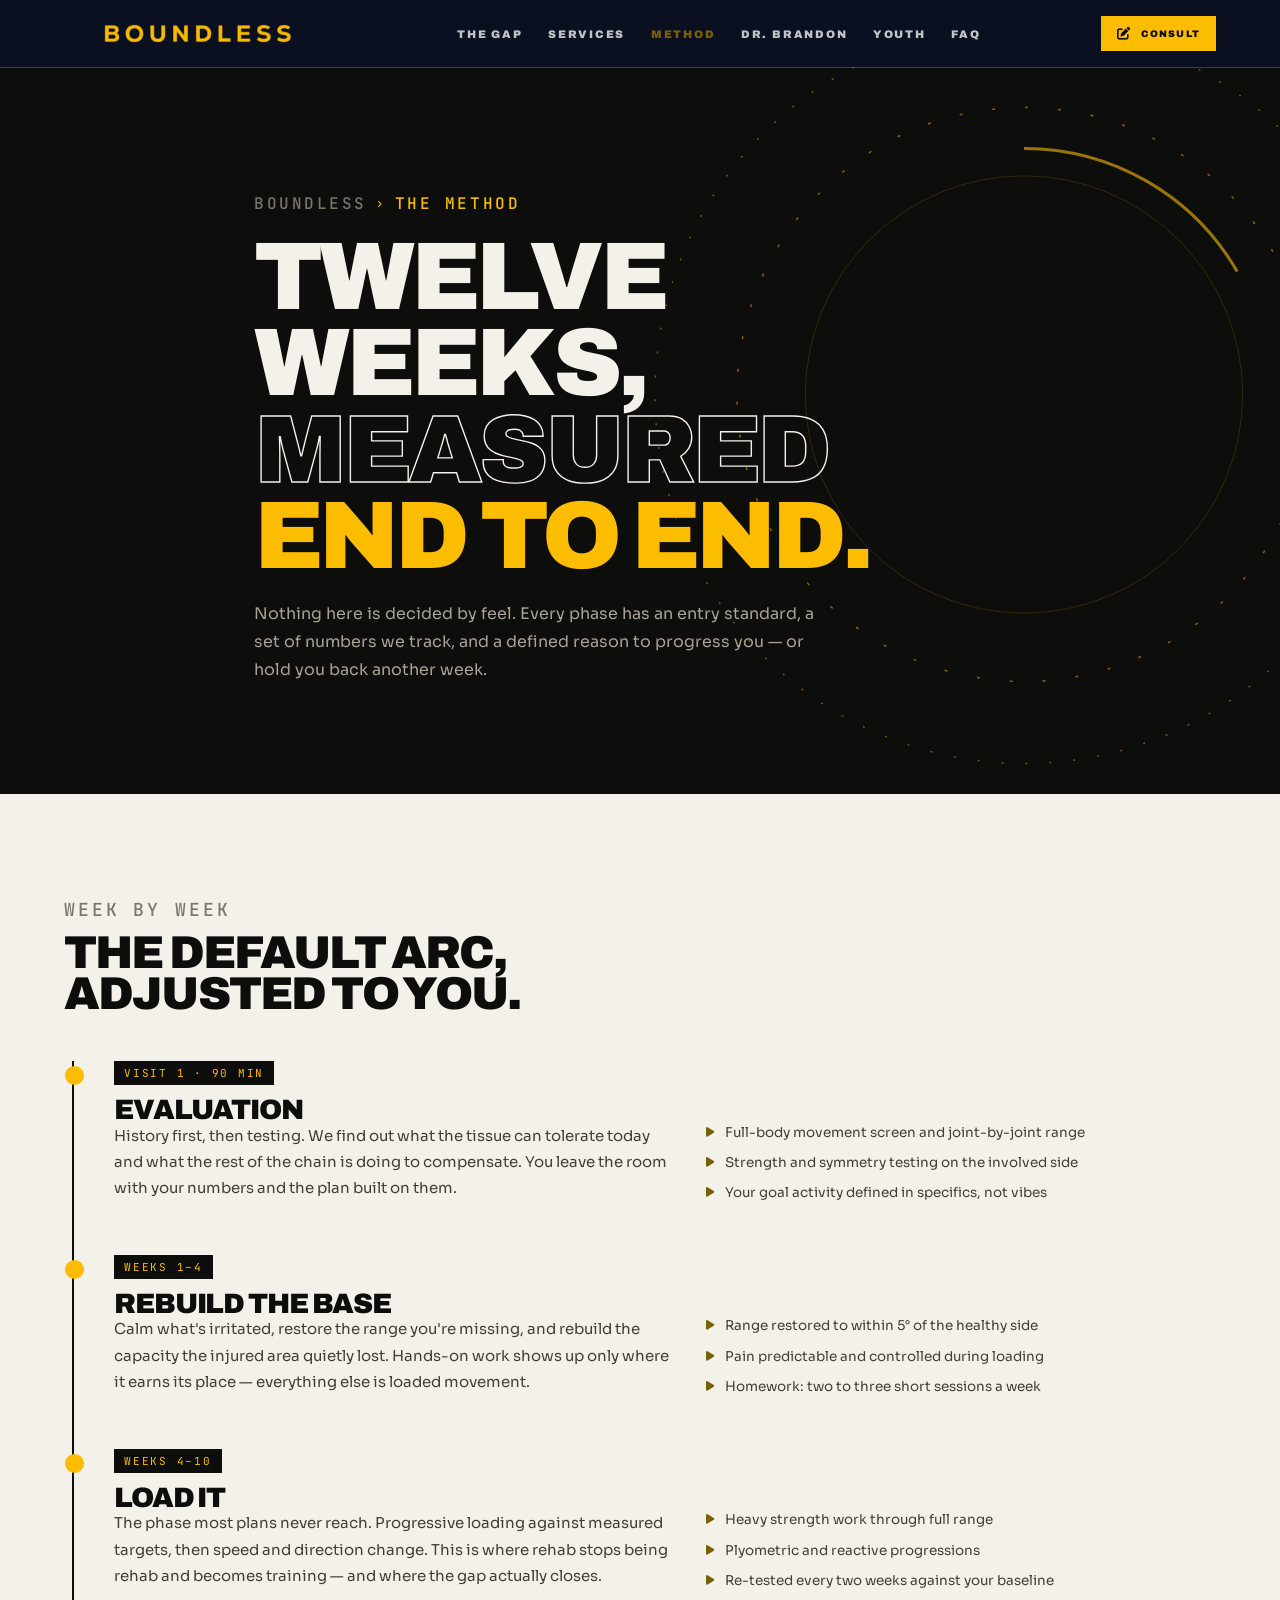
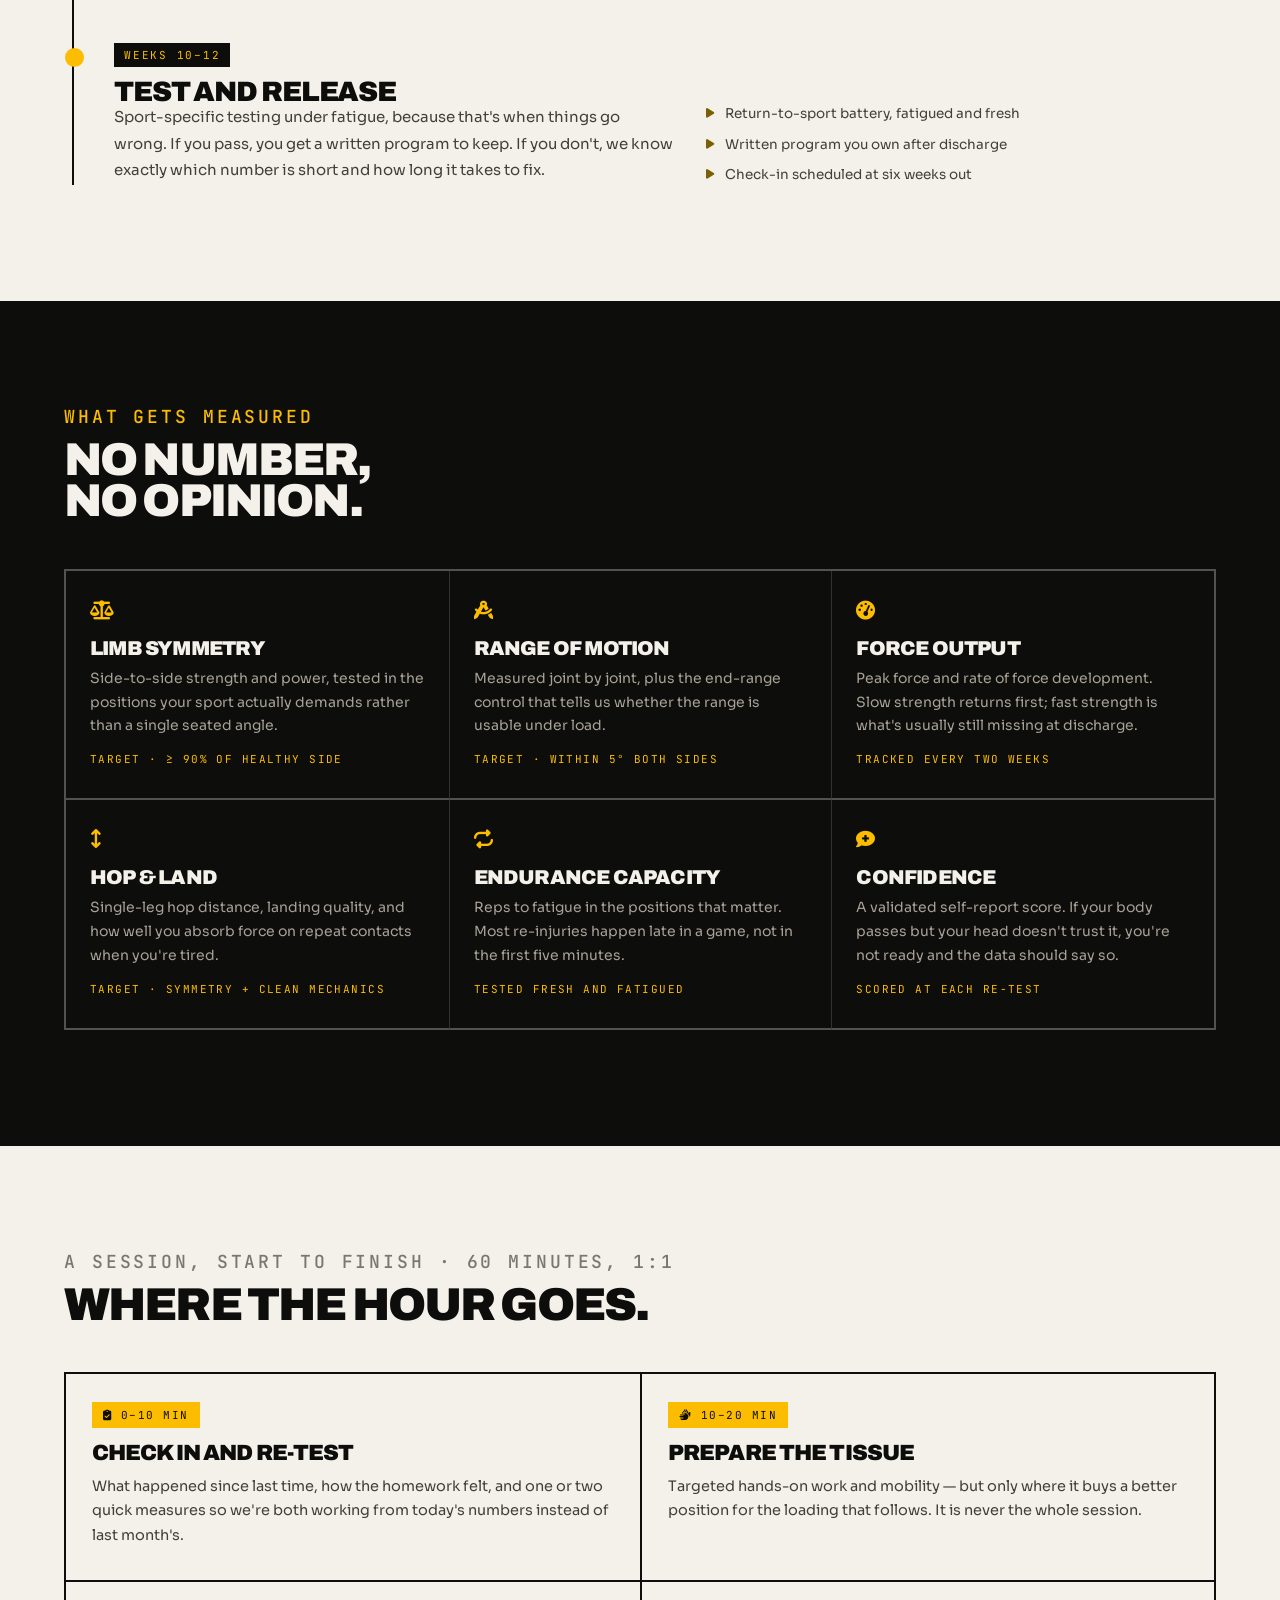
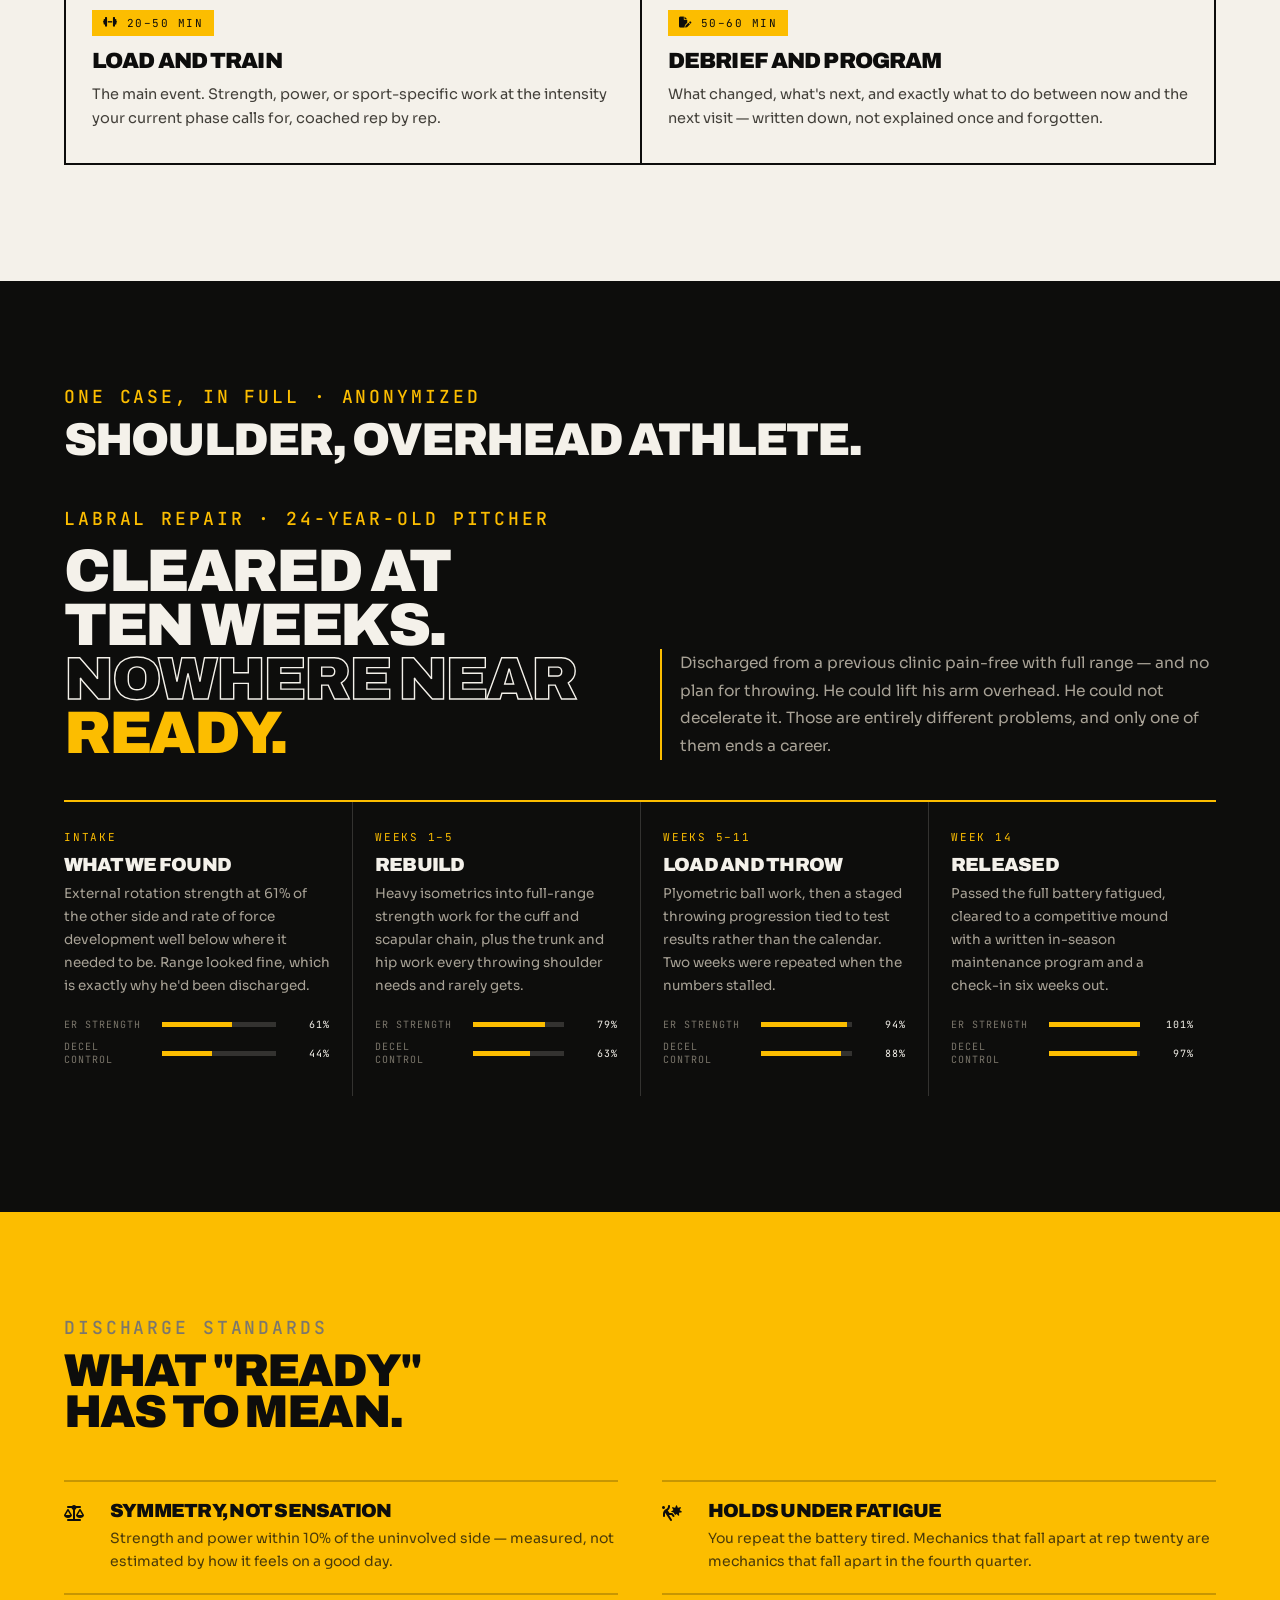
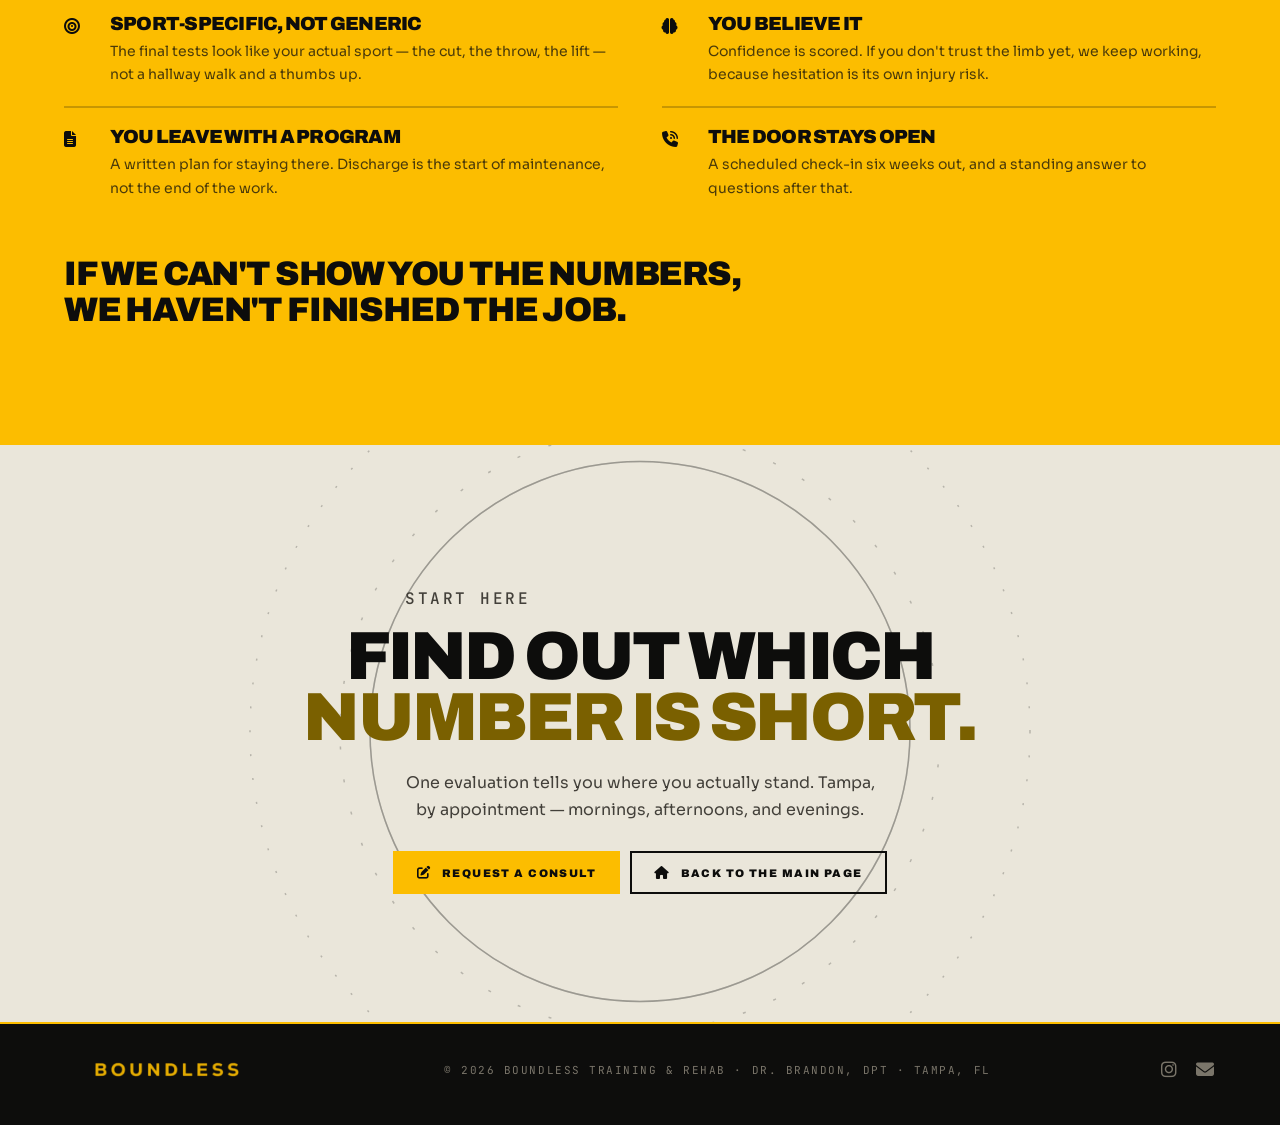
==== method.html @ 619f860d "Initial site: Website + Method pages" ====
<!doctype html>
<html lang="en">
<head>
<meta charset="utf-8">
<meta name="viewport" content="width=device-width,initial-scale=1">
<title>The Method — Boundless Training &amp; Rehab</title>
<meta name="description" content="Twelve weeks, measured end to end. The Boundless method: assess, rebuild, load, release — with the testing battery and discharge standards behind it.">
<link rel="preconnect" href="https://fonts.googleapis.com">
<link rel="preconnect" href="https://fonts.gstatic.com" crossorigin>
<link href="https://fonts.googleapis.com/css2?family=Archivo:wght@400;600;800;900&family=JetBrains+Mono:wght@400;500&family=Sora:wght@300;400;600&display=swap" rel="stylesheet">
<link rel="stylesheet" href="https://cdnjs.cloudflare.com/ajax/libs/font-awesome/6.5.2/css/all.min.css">
<link rel="stylesheet" href="boundless.css">
<style>
/* masthead */
.mast{background:var(--ink);color:var(--bone);padding:104px 0 66px;overflow:hidden}
.mast .fld{position:absolute;right:-30%;top:50%;width:min(760px,120vw);aspect-ratio:1;transform:translateY(-50%);pointer-events:none;opacity:.55}
.mast .fld svg{width:100%;height:100%;overflow:visible}
.mast-in{position:relative;z-index:3;max-width:900px}
.mast h1{font-size:clamp(34px,10vw,96px);margin-top:16px}
.mast p{margin-top:20px;max-width:560px;font-size:16px;line-height:1.75;color:var(--txtd)}
.crumb{color:var(--mutd)}.crumb a{color:var(--mutd)}.crumb a:hover{color:var(--gold)}
.crumb i{font-size:8px}

/* timeline */
.tl{padding:66px 0 74px;background:var(--bone)}
.weeks{position:relative;border-left:2px solid var(--ink);margin-left:7px}
.wk{position:relative;padding:0 0 40px 26px}
.wk:last-child{padding-bottom:0}
.wk::before{content:"";position:absolute;left:-9px;top:5px;width:15px;height:15px;background:var(--gold);border:2px solid var(--gold);border-radius:50%}
.wk .tm{display:inline-block;font-family:'JetBrains Mono',monospace;font-size:11px;letter-spacing:.16em;text-transform:uppercase;color:var(--gold);background:var(--ink);padding:5px 10px}
.wk h3{font-size:clamp(21px,6vw,28px);margin:12px 0 0}
.wk p{font-size:15px;line-height:1.75;color:var(--txt);margin-top:12px}
.wk ul{list-style:none;margin:16px 0 0;padding:0;display:grid;gap:10px}
.wk li{display:flex;gap:11px;font-size:13.5px;line-height:1.5;color:var(--txt)}
.wk li i{color:var(--goldd);font-size:11px;margin-top:4px;flex:none}

/* battery */
.bat{padding:66px 0 74px;background:var(--deep);color:var(--bone)}
.bat-g{display:grid;grid-template-columns:1fr;border-top:2px solid var(--lineD)}
.bt{padding:26px 0 30px;border-bottom:1px solid var(--lineD2)}
.bt .ic{color:var(--gold);font-size:19px}
.bt h3{font-size:20px;margin:16px 0 10px}
.bt p{font-size:14px;line-height:1.7;color:var(--txtd)}
.bt .std{margin-top:14px;font-family:'JetBrains Mono',monospace;font-size:11px;letter-spacing:.13em;text-transform:uppercase;color:var(--gold)}

/* session */
.ses{padding:66px 0 74px;background:var(--bone)}
.ses-g{display:grid;grid-template-columns:1fr;border-top:2px solid var(--ink)}
.blk{padding:26px 0 30px;border-bottom:2px solid var(--ink)}
.blk .mins{display:inline-flex;align-items:center;gap:8px;font-family:'JetBrains Mono',monospace;font-size:11px;letter-spacing:.14em;text-transform:uppercase;color:var(--ink);background:var(--gold);padding:6px 11px}
.blk h3{font-size:22px;margin:16px 0 10px}
.blk p{font-size:14.5px;line-height:1.7;color:var(--txt)}

/* case */
.case{padding:66px 0 74px;background:var(--ink);color:var(--bone);overflow:hidden}
.case .big{font-size:clamp(28px,8.4vw,60px);margin-top:14px}
.case .quote{font-size:15.5px;line-height:1.8;color:var(--txtd);border-left:2px solid var(--gold);padding-left:18px;margin-top:26px}
.steps{display:grid;grid-template-columns:1fr;margin-top:40px;border-top:2px solid var(--gold)}
.stp{padding:24px 0 28px;border-bottom:1px solid var(--lineD2)}
.stp .wk2{font-family:'JetBrains Mono',monospace;font-size:11px;letter-spacing:.16em;text-transform:uppercase;color:var(--gold)}
.stp h4{font-size:19px;margin:12px 0 10px}
.stp p{font-size:13.5px;line-height:1.7;color:var(--txtd)}
.bars{margin-top:20px;display:grid;gap:9px}
.bar{display:grid;grid-template-columns:88px 1fr 44px;gap:10px;align-items:center;font-family:'JetBrains Mono',monospace;font-size:10px;letter-spacing:.1em;text-transform:uppercase;color:var(--mutd)}
.bar .tr{height:5px;background:var(--lineD2);position:relative}
.bar .tr i{position:absolute;left:0;top:0;bottom:0;background:var(--gold)}
.bar b{color:var(--bone);font-weight:400;text-align:right}

/* discharge */
.dis{padding:66px 0 74px;background:var(--gold);color:var(--ink)}
.std2{display:grid;grid-template-columns:34px 1fr;gap:12px;padding:20px 0;border-top:2px solid var(--lineL)}
.std2 i{font-size:16px;margin-top:3px}
.std2 h3{font-size:19px;margin-bottom:8px}
.std2 p{font-size:14px;line-height:1.65;color:var(--onGold)}
.dis .close{margin-top:36px;font-family:'Archivo',sans-serif;font-weight:900;font-size:clamp(21px,6.4vw,34px);text-transform:uppercase;letter-spacing:-.035em;line-height:1.08}

/* cta (light) */
.cta{background:var(--sand);color:var(--ink);padding:70px 0 78px;overflow:hidden}
.cta .bfield{opacity:.5;width:min(900px,150vw)}
.cta .ln{stroke:var(--ink);opacity:.45}
.cta-in{position:relative;z-index:3}
.cta h2{font-size:clamp(30px,9vw,68px);margin-top:14px}
.cta h2 .g{color:var(--goldd)}
.cta p{margin-top:20px;max-width:470px;font-size:16px;line-height:1.7;color:var(--txt)}
.cta .row{margin-top:28px;display:flex;flex-direction:column;gap:10px;max-width:330px}

@media(min-width:700px){
  .mast{padding:130px 0 84px}
  .tl,.bat,.ses,.case,.dis{padding:84px 0 92px}
  .wk{padding-left:34px}
  .wk .body{display:grid;grid-template-columns:1.1fr 1fr;gap:30px}
  .wk p{margin-top:0}
  .wk ul{margin-top:0}
  .bat-g{grid-template-columns:1fr 1fr;border:2px solid var(--lineD);border-bottom:none}
  .bt{padding:28px 24px 32px;border-left:1px solid var(--lineD2);border-bottom:2px solid var(--lineD)}
  .bt:nth-child(2n+1){border-left:none}
  .ses-g{grid-template-columns:1fr 1fr;border:2px solid var(--ink)}
  .blk{padding:28px 26px 32px;border-bottom:none;border-left:2px solid var(--ink)}
  .blk:nth-child(2n+1){border-left:none}
  .blk:nth-child(n+3){border-top:2px solid var(--ink)}
  .case-top{display:grid;grid-template-columns:1fr 1fr;gap:40px;align-items:end}
  .case .quote{margin-top:0}
  .steps{grid-template-columns:1fr 1fr}
  .stp{padding:26px 22px 30px;border-left:1px solid var(--lineD2)}
  .stp:nth-child(2n+1){border-left:none}
  .dis-g{display:grid;grid-template-columns:1fr 1fr;gap:0 44px}
  .cta{padding:96px 0 104px}
  .cta .row{flex-direction:row;max-width:none}
}
@media(min-width:1040px){
  .mast{padding:170px 0 110px}
  .mast .fld{right:-12%;width:min(820px,80vw);opacity:.7}
  .tl,.bat,.ses,.case,.dis{padding:104px 0 116px}
  .weeks{margin-left:8px}
  .wk{padding:0 0 52px 40px}
  .bat-g{grid-template-columns:repeat(3,1fr)}
  .bt{transition:background .35s}
  .bt:nth-child(2n+1){border-left:1px solid var(--lineD2)}
  .bt:nth-child(3n+1){border-left:none}
  .bt:hover{background:rgba(252,189,0,.07)}
  .steps{grid-template-columns:repeat(4,1fr)}
  .stp{padding:28px 22px 30px;border-bottom:none;border-left:1px solid var(--lineD2)}
  .stp:nth-child(2n+1){border-left:1px solid var(--lineD2)}
  .stp:first-child{border-left:none;padding-left:0}
  .cta{padding:120px 0 128px;text-align:center}
  .cta p{margin-left:auto;margin-right:auto}
  .cta .row{justify-content:center}
}
</style>
</head>
<body>
<div class="prog"></div>
<input class="navchk" type="checkbox" id="navToggle" aria-label="Open menu">
<header class="nav">
  <a class="brand" href="Boundless — Website.html"><img src="assets/logo-boundless.png" alt="Boundless Training &amp; Rehab"></a>
  <nav class="links">
    <a href="Boundless — Website.html#gap">The Gap</a>
    <a href="Boundless — Website.html#services">Services</a>
    <a class="here" href="Boundless — Method.html">Method</a>
    <a href="Boundless — Website.html#doctor">Dr. Brandon</a>
    <a href="Boundless — Website.html#youth">Youth</a>
    <a href="Boundless — Website.html#faq">FAQ</a>
  </nav>
  <div class="navcta">
    <a class="btn gold sm" href="Boundless — Website.html#intake"><i class="fa-solid fa-pen-to-square"></i>Consult</a>
    <label class="navtog" for="navToggle"><i class="fa-solid fa-bars"></i></label>
  </div>
</header>

<!-- ═══ MASTHEAD ═══ -->
<section class="mast dark" data-screen-label="Masthead">
  <div class="fld">
    <svg viewBox="0 0 1200 1200" aria-hidden="true">
      <circle class="ln ping" cx="600" cy="600" r="380" stroke-width="1.5"/>
      <circle class="ln ping" cx="600" cy="600" r="380" stroke-width="1.5" style="animation-delay:2.1s"/>
      <g class="spin-a"><circle class="ln march" cx="600" cy="600" r="540" stroke-width="1.5" opacity=".6"/></g>
      <g class="spin-b"><circle class="ln march" cx="600" cy="600" r="420" stroke-width="1.5" opacity=".7" style="stroke-dasharray:3 30"/></g>
      <circle class="ln" cx="600" cy="600" r="320" stroke-width="1" opacity=".22"/>
      <g class="spin-c"><path class="ln" d="M 600 240 A 360 360 0 0 1 912 420" stroke-width="3" opacity=".85"/></g>
    </svg>
  </div>
  <div class="wrap mast-in">
    <p class="eyebrow crumb"><a href="Boundless — Website.html">Boundless</a><i class="fa-solid fa-angle-right"></i><span class="g">The Method</span></p>
    <h1>Twelve weeks,<br><span class="h">measured</span> <span class="g">end to end.</span></h1>
    <p>Nothing here is decided by feel. Every phase has an entry standard, a set of numbers we track, and a defined reason to progress you — or hold you back another week.</p>
  </div>
</section>

<!-- ═══ TIMELINE ═══ -->
<section class="tl" data-screen-label="Timeline">
  <div class="wrap">
    <div class="shead"><p class="eyebrow">Week by week</p><h2>The default arc,<br>adjusted to you.</h2></div>
    <div class="weeks">
      <div class="wk"><span class="tm">Visit 1 · 90 min</span><h3>Evaluation</h3>
        <div class="body">
          <p>History first, then testing. We find out what the tissue can tolerate today and what the rest of the chain is doing to compensate. You leave the room with your numbers and the plan built on them.</p>
          <ul><li><i class="fa-solid fa-play"></i><span>Full-body movement screen and joint-by-joint range</span></li><li><i class="fa-solid fa-play"></i><span>Strength and symmetry testing on the involved side</span></li><li><i class="fa-solid fa-play"></i><span>Your goal activity defined in specifics, not vibes</span></li></ul>
        </div></div>
      <div class="wk"><span class="tm">Weeks 1–4</span><h3>Rebuild the base</h3>
        <div class="body">
          <p>Calm what's irritated, restore the range you're missing, and rebuild the capacity the injured area quietly lost. Hands-on work shows up only where it earns its place — everything else is loaded movement.</p>
          <ul><li><i class="fa-solid fa-play"></i><span>Range restored to within 5° of the healthy side</span></li><li><i class="fa-solid fa-play"></i><span>Pain predictable and controlled during loading</span></li><li><i class="fa-solid fa-play"></i><span>Homework: two to three short sessions a week</span></li></ul>
        </div></div>
      <div class="wk"><span class="tm">Weeks 4–10</span><h3>Load it</h3>
        <div class="body">
          <p>The phase most plans never reach. Progressive loading against measured targets, then speed and direction change. This is where rehab stops being rehab and becomes training — and where the gap actually closes.</p>
          <ul><li><i class="fa-solid fa-play"></i><span>Heavy strength work through full range</span></li><li><i class="fa-solid fa-play"></i><span>Plyometric and reactive progressions</span></li><li><i class="fa-solid fa-play"></i><span>Re-tested every two weeks against your baseline</span></li></ul>
        </div></div>
      <div class="wk"><span class="tm">Weeks 10–12</span><h3>Test and release</h3>
        <div class="body">
          <p>Sport-specific testing under fatigue, because that's when things go wrong. If you pass, you get a written program to keep. If you don't, we know exactly which number is short and how long it takes to fix.</p>
          <ul><li><i class="fa-solid fa-play"></i><span>Return-to-sport battery, fatigued and fresh</span></li><li><i class="fa-solid fa-play"></i><span>Written program you own after discharge</span></li><li><i class="fa-solid fa-play"></i><span>Check-in scheduled at six weeks out</span></li></ul>
        </div></div>
    </div>
  </div>
</section>

<!-- ═══ BATTERY ═══ -->
<section class="bat dark" data-screen-label="Testing">
  <div class="wrap">
    <div class="shead"><p class="eyebrow">What gets measured</p><h2>No number,<br>no opinion.</h2></div>
    <div class="bat-g">
      <div class="bt"><div class="ic"><i class="fa-solid fa-scale-balanced"></i></div><h3>Limb symmetry</h3><p>Side-to-side strength and power, tested in the positions your sport actually demands rather than a single seated angle.</p><div class="std">Target · ≥ 90% of healthy side</div></div>
      <div class="bt"><div class="ic"><i class="fa-solid fa-compass-drafting"></i></div><h3>Range of motion</h3><p>Measured joint by joint, plus the end-range control that tells us whether the range is usable under load.</p><div class="std">Target · within 5° both sides</div></div>
      <div class="bt"><div class="ic"><i class="fa-solid fa-gauge-high"></i></div><h3>Force output</h3><p>Peak force and rate of force development. Slow strength returns first; fast strength is what's usually still missing at discharge.</p><div class="std">Tracked every two weeks</div></div>
      <div class="bt"><div class="ic"><i class="fa-solid fa-arrows-up-down"></i></div><h3>Hop &amp; land</h3><p>Single-leg hop distance, landing quality, and how well you absorb force on repeat contacts when you're tired.</p><div class="std">Target · symmetry + clean mechanics</div></div>
      <div class="bt"><div class="ic"><i class="fa-solid fa-repeat"></i></div><h3>Endurance capacity</h3><p>Reps to fatigue in the positions that matter. Most re-injuries happen late in a game, not in the first five minutes.</p><div class="std">Tested fresh and fatigued</div></div>
      <div class="bt"><div class="ic"><i class="fa-solid fa-comment-medical"></i></div><h3>Confidence</h3><p>A validated self-report score. If your body passes but your head doesn't trust it, you're not ready and the data should say so.</p><div class="std">Scored at each re-test</div></div>
    </div>
  </div>
</section>

<!-- ═══ SESSION ═══ -->
<section class="ses" data-screen-label="A session">
  <div class="wrap">
    <div class="shead"><p class="eyebrow">A session, start to finish · 60 minutes, 1:1</p><h2>Where the hour goes.</h2></div>
    <div class="ses-g">
      <div class="blk"><span class="mins"><i class="fa-solid fa-clipboard-check"></i>0–10 min</span><h3>Check in and re-test</h3><p>What happened since last time, how the homework felt, and one or two quick measures so we're both working from today's numbers instead of last month's.</p></div>
      <div class="blk"><span class="mins"><i class="fa-solid fa-hands"></i>10–20 min</span><h3>Prepare the tissue</h3><p>Targeted hands-on work and mobility — but only where it buys a better position for the loading that follows. It is never the whole session.</p></div>
      <div class="blk"><span class="mins"><i class="fa-solid fa-dumbbell"></i>20–50 min</span><h3>Load and train</h3><p>The main event. Strength, power, or sport-specific work at the intensity your current phase calls for, coached rep by rep.</p></div>
      <div class="blk"><span class="mins"><i class="fa-solid fa-file-pen"></i>50–60 min</span><h3>Debrief and program</h3><p>What changed, what's next, and exactly what to do between now and the next visit — written down, not explained once and forgotten.</p></div>
    </div>
  </div>
</section>

<!-- ═══ CASE ═══ -->
<section class="case dark" data-screen-label="Case study">
  <div class="wrap">
    <div class="shead"><p class="eyebrow">One case, in full · anonymized</p><h2>Shoulder, overhead athlete.</h2></div>
    <div class="case-top">
      <div>
        <p class="eyebrow">Labral repair · 24-year-old pitcher</p>
        <h2 class="big">Cleared at ten weeks.<br><span class="h">Nowhere near</span> <span class="g">ready.</span></h2>
      </div>
      <p class="quote">Discharged from a previous clinic pain-free with full range — and no plan for throwing. He could lift his arm overhead. He could not decelerate it. Those are entirely different problems, and only one of them ends a career.</p>
    </div>
    <div class="steps">
      <div class="stp"><div class="wk2">Intake</div><h4>What we found</h4><p>External rotation strength at 61% of the other side and rate of force development well below where it needed to be. Range looked fine, which is exactly why he'd been discharged.</p>
        <div class="bars"><div class="bar"><span>ER strength</span><span class="tr"><i style="width:61%"></i></span><b>61%</b></div><div class="bar"><span>Decel control</span><span class="tr"><i style="width:44%"></i></span><b>44%</b></div></div></div>
      <div class="stp"><div class="wk2">Weeks 1–5</div><h4>Rebuild</h4><p>Heavy isometrics into full-range strength work for the cuff and scapular chain, plus the trunk and hip work every throwing shoulder needs and rarely gets.</p>
        <div class="bars"><div class="bar"><span>ER strength</span><span class="tr"><i style="width:79%"></i></span><b>79%</b></div><div class="bar"><span>Decel control</span><span class="tr"><i style="width:63%"></i></span><b>63%</b></div></div></div>
      <div class="stp"><div class="wk2">Weeks 5–11</div><h4>Load and throw</h4><p>Plyometric ball work, then a staged throwing progression tied to test results rather than the calendar. Two weeks were repeated when the numbers stalled.</p>
        <div class="bars"><div class="bar"><span>ER strength</span><span class="tr"><i style="width:94%"></i></span><b>94%</b></div><div class="bar"><span>Decel control</span><span class="tr"><i style="width:88%"></i></span><b>88%</b></div></div></div>
      <div class="stp"><div class="wk2">Week 14</div><h4>Released</h4><p>Passed the full battery fatigued, cleared to a competitive mound with a written in-season maintenance program and a check-in six weeks out.</p>
        <div class="bars"><div class="bar"><span>ER strength</span><span class="tr"><i style="width:100%"></i></span><b>101%</b></div><div class="bar"><span>Decel control</span><span class="tr"><i style="width:97%"></i></span><b>97%</b></div></div></div>
    </div>
  </div>
</section>

<!-- ═══ DISCHARGE ═══ -->
<section class="dis" data-screen-label="Discharge">
  <div class="wrap">
    <div class="shead"><p class="eyebrow">Discharge standards</p><h2>What "ready"<br>has to mean.</h2></div>
    <div class="dis-g">
      <div class="std2"><i class="fa-solid fa-scale-balanced"></i><div><h3>Symmetry, not sensation</h3><p>Strength and power within 10% of the uninvolved side — measured, not estimated by how it feels on a good day.</p></div></div>
      <div class="std2"><i class="fa-solid fa-person-falling-burst"></i><div><h3>Holds under fatigue</h3><p>You repeat the battery tired. Mechanics that fall apart at rep twenty are mechanics that fall apart in the fourth quarter.</p></div></div>
      <div class="std2"><i class="fa-solid fa-bullseye"></i><div><h3>Sport-specific, not generic</h3><p>The final tests look like your actual sport — the cut, the throw, the lift — not a hallway walk and a thumbs up.</p></div></div>
      <div class="std2"><i class="fa-solid fa-brain"></i><div><h3>You believe it</h3><p>Confidence is scored. If you don't trust the limb yet, we keep working, because hesitation is its own injury risk.</p></div></div>
      <div class="std2"><i class="fa-solid fa-file-lines"></i><div><h3>You leave with a program</h3><p>A written plan for staying there. Discharge is the start of maintenance, not the end of the work.</p></div></div>
      <div class="std2"><i class="fa-solid fa-phone-volume"></i><div><h3>The door stays open</h3><p>A scheduled check-in six weeks out, and a standing answer to questions after that.</p></div></div>
    </div>
    <p class="close">If we can't show you the numbers,<br>we haven't finished the job.</p>
  </div>
</section>

<!-- ═══ CTA ═══ -->
<section class="cta" data-screen-label="CTA">
  <div class="bfield">
    <svg viewBox="0 0 1200 1200" aria-hidden="true">
      <circle class="ln ping" cx="600" cy="600" r="360" stroke-width="1.5"/>
      <circle class="ln ping" cx="600" cy="600" r="360" stroke-width="1.5" style="animation-delay:2.1s"/>
      <g class="spin-a"><circle class="ln march" cx="600" cy="600" r="520" stroke-width="1.5" opacity=".5"/></g>
      <g class="spin-b"><circle class="ln march" cx="600" cy="600" r="400" stroke-width="1.5" opacity=".55" style="stroke-dasharray:3 30"/></g>
    </svg>
  </div>
  <div class="wrap cta-in">
    <p class="eyebrow">Start here</p>
    <h2>Find out which<br><span class="g">number is short.</span></h2>
    <p>One evaluation tells you where you actually stand. Tampa, by appointment — mornings, afternoons, and evenings.</p>
    <div class="row">
      <a class="btn gold" href="Boundless — Website.html#intake"><i class="fa-solid fa-pen-to-square"></i>Request a consult</a>
      <a class="btn o" href="Boundless — Website.html"><i class="fa-solid fa-house"></i>Back to the main page</a>
    </div>
  </div>
</section>

<footer class="foot">
  <div class="wrap foot-in">
    <img src="assets/logo-boundless.png" alt="Boundless Training &amp; Rehab">
    <span>© 2026 Boundless Training &amp; Rehab · Dr. Brandon, DPT · Tampa, FL</span>
    <div class="social">
      <a href="https://instagram.com/dr.brandon.boundless" target="_blank" rel="noopener" aria-label="Instagram"><i class="fa-brands fa-instagram"></i></a>
      <a href="mailto:brandone@boundlesstr.com" aria-label="Email"><i class="fa-solid fa-envelope"></i></a>
    </div>
  </div>
</footer>
</body>
</html>
---- boundless.css ----
/* Boundless Training & Rehab — shared core. Mobile first, no JS. */
*{box-sizing:border-box}
html{scroll-behavior:smooth}
html,body{margin:0;padding:0;-webkit-font-smoothing:antialiased}
/* assigned palette names */
:root{--night:#0b1020;--horizon:#253352;--dawn:#e8a33d;--gold:#fcbd00;--mist:#a9b8ce;--snow:#f2f5f8}
:root{--bone:#F4F1EA;--sand:#EAE6DA;--ink:#0D0D0C;--deep:#0D0D0C;--fire:#FF3B00;--chalk:#DDD8CC;--txt:#43403A;--mut:#7C776C;--txtd:#A8A296;--mutd:#7A756A;--goldd:#7A6000;--mute:var(--mut);--nav:var(--night);--navfg:rgba(242,245,248,.78);--navline:rgba(252,189,0,.3);--lineD:rgba(244,241,234,.3);--lineD2:rgba(244,241,234,.16);--lineL:rgba(13,13,12,.22);--onGold:rgba(13,13,12,.74);--fireGlow:rgba(255,59,0,.55);--fireGlow0:rgba(255,59,0,0);--pad:20px}

body{background:var(--bone);color:var(--ink);font-family:'Sora',system-ui,sans-serif;overflow-x:hidden;font-size:16px}
img{display:block;max-width:100%}
a{color:var(--ink);text-decoration:none;transition:color .2s}
a:hover{color:var(--goldd)}
.dark a{color:var(--bone)}.dark a:hover{color:var(--gold)}
h1,h2,h3,h4{font-family:'Archivo',sans-serif;font-weight:900;text-transform:uppercase;letter-spacing:-.04em;margin:0;line-height:.9;text-wrap:balance}
p{margin:0;text-wrap:pretty}
section{position:relative}
.wrap{max-width:1400px;margin:0 auto;padding:0 var(--pad)}
.h{color:transparent;-webkit-text-stroke:1.4px var(--ink)}
.dark .h,.band .h{-webkit-text-stroke-color:var(--bone)}
.band .h{-webkit-text-stroke-color:var(--ink)}
.g{color:var(--gold)}

/* eyebrows + section heads */
.eyebrow{font-family:'JetBrains Mono',monospace;font-size:18px;font-weight:500;letter-spacing:.16em;text-transform:uppercase;color:var(--mut);display:flex;align-items:center;gap:10px;flex-wrap:wrap}
.dark .eyebrow,.eyebrow.gold{color:var(--gold)}
.shead{padding-bottom:14px;margin-bottom:32px}
.shead h2{font-size:clamp(28px,8vw,40px);margin-top:12px}
.dark .shead{border-color:var(--lineD)}

/* buttons — icon led, no arrows */
.btn{display:inline-flex;align-items:center;justify-content:center;gap:10px;padding:15px 24px;border:none;cursor:pointer;font-family:'Archivo',sans-serif;font-weight:900;font-size:11px;letter-spacing:.13em;text-transform:uppercase;background:var(--ink);color:var(--bone);transition:background .25s,color .25s}
.btn i{font-size:13px}
.btn:hover{background:var(--gold);color:var(--ink)}
.btn.gold{background:var(--gold);color:var(--ink)}.btn.gold:hover{background:var(--gold);color:var(--night)}
.btn.o{background:transparent;color:var(--ink);box-shadow:inset 0 0 0 2px var(--ink)}.btn.o:hover{background:var(--ink);color:var(--bone)}
.btn.ol{background:transparent;color:var(--bone);box-shadow:inset 0 0 0 2px var(--lineD)}.btn.ol:hover{background:var(--bone);color:var(--ink)}
.btn.sm{padding:11px 16px;font-size:9.5px}

/* scroll progress — CSS scroll timeline where supported */
.prog{position:fixed;top:0;left:0;right:0;height:3px;background:var(--gold);z-index:300;transform:scaleX(0);transform-origin:left}
@supports (animation-timeline:scroll()){.prog{animation:progGrow linear both;animation-timeline:scroll(root)}}
@keyframes progGrow{to{transform:scaleX(1)}}

/* nav — CSS only drawer */
.navchk{position:absolute;width:1px;height:1px;opacity:0;pointer-events:none}
.nav{position:fixed;top:0;left:0;right:0;z-index:200;display:flex;align-items:center;justify-content:space-between;gap:14px;padding:12px var(--pad);background:var(--nav);backdrop-filter:blur(14px);box-shadow:0 1px 0 var(--navline)}
.nav .brand img{height:22px}
.nav .links{display:none}
.navtog{color:var(--navfg);font-size:19px;cursor:pointer;line-height:1;padding:6px}
.navchk:checked~.nav .links{display:flex;position:absolute;top:100%;left:0;right:0;flex-direction:column;gap:20px;background:var(--nav);padding:26px var(--pad) 32px;border-top:2px solid var(--gold)}
.nav .links a{font-family:'Archivo',sans-serif;font-weight:900;font-size:15px;letter-spacing:.06em;text-transform:uppercase;color:var(--navfg)}
.nav .links a:hover,.nav .links a.here{color:var(--goldd)}
.navcta{display:flex;align-items:center;gap:8px}

/* kinetic field */
.ln{fill:none;stroke:var(--gold);vector-effect:non-scaling-stroke}
.field,.bfield{position:absolute;left:50%;top:50%;width:min(1180px,150vw);aspect-ratio:1;transform:translate(-50%,-50%);pointer-events:none}
.field svg,.bfield svg{width:100%;height:100%;overflow:visible}
.spin-a{animation:rot 54s linear infinite;transform-origin:600px 600px}
.spin-b{animation:rot 34s linear infinite reverse;transform-origin:600px 600px}
.spin-c{animation:rot 22s linear infinite;transform-origin:600px 600px}
.spin-d{animation:rot 90s linear infinite reverse;transform-origin:600px 600px}
@keyframes rot{to{transform:rotate(360deg)}}
.march{stroke-dasharray:2 22;animation:march 3.4s linear infinite}
@keyframes march{to{stroke-dashoffset:-24}}
.march2{stroke-dasharray:60 700;animation:march2 6s cubic-bezier(.6,0,.4,1) infinite}
@keyframes march2{to{stroke-dashoffset:-760}}
.ping{transform-origin:600px 600px;animation:ping 4.2s cubic-bezier(.2,.6,.3,1) infinite;opacity:0}
@keyframes ping{0%{transform:scale(.42);opacity:0}12%{opacity:.85}100%{transform:scale(1.55);opacity:0}}

/* marquee band (gold) */
.band{background:var(--gold);color:var(--ink);padding:16px 0;overflow:hidden;border-top:2px solid var(--ink);border-bottom:2px solid var(--ink)}
.mq{display:flex;gap:26px;width:max-content;font-family:'Archivo',sans-serif;font-weight:900;font-size:clamp(20px,6vw,34px);letter-spacing:-.02em;text-transform:uppercase;align-items:center;animation:runL 30s linear infinite}
.mq span{display:flex;gap:26px;align-items:center;flex:none}
.mq i{font-style:normal;font-size:11px}
.mq em{font-style:normal;color:transparent;-webkit-text-stroke:1.4px var(--ink)}
@keyframes runL{to{transform:translateX(-50%)}}

/* contact strip (light) */
.strip{background:var(--snow);padding:34px 0;display:flex;align-items:center}
.strip-g{display:grid;grid-template-columns:1fr;align-items:center}
.inf{display:grid;grid-template-columns:30px 1fr;gap:12px;padding:20px 0;border-bottom:1px solid var(--chalk)}
.inf:last-child{border-bottom:none}
.inf i{color:var(--dawn);font-size:15px;margin-top:3px}
.inf .l{font-family:'JetBrains Mono',monospace;font-size:11px;letter-spacing:.16em;text-transform:uppercase;color:var(--dawn)}
.inf .v span{color:var(--horizon)}
.inf .v{font-size:15px;line-height:1.5;margin-top:5px}

/* footer (dark) */
.foot{background:var(--ink);color:var(--mutd);padding:34px 0 44px;border-top:2px solid var(--gold)}
.foot-in{display:flex;flex-direction:column;gap:18px;font-family:'JetBrains Mono',monospace;font-size:11px;letter-spacing:.14em;text-transform:uppercase;color:var(--mutd)}
.foot img{height:20px;opacity:.92}
.social{display:flex;gap:18px;font-size:18px}
.social a{color:var(--mutd)}.social a:hover{color:var(--gold)}

@media(min-width:700px){
  :root{--pad:38px}
  .shead h2{font-size:clamp(34px,4.4vw,46px)}
  .strip-g{grid-template-columns:1fr 1fr}
  .strip-g .inf{padding-right:24px}
  .foot-in{flex-direction:row;justify-content:space-between;align-items:center}
}
@media(min-width:1040px){
  :root{--pad:64px}
  .nav{padding:16px var(--pad)}
  .nav .brand img{height:26px}
  .nav .links{display:flex;gap:clamp(16px,2vw,30px);align-items:center}
  .nav .links a{font-size:11px;letter-spacing:.16em;color:var(--navfg)}
  .navtog{display:none}
  .navchk:checked~.nav .links{position:static;flex-direction:row;background:none;padding:0;border:none}
  .strip-g{grid-template-columns:repeat(4,1fr)}
  .strip-g .inf{border-bottom:none;border-left:1px solid var(--chalk);padding:6px 22px}
  .strip-g .inf:first-child{border-left:none;padding-left:0}
}
@media(prefers-reduced-motion:reduce){*{animation-duration:.01ms!important;animation-iteration-count:1!important;transition-duration:.01ms!important}}
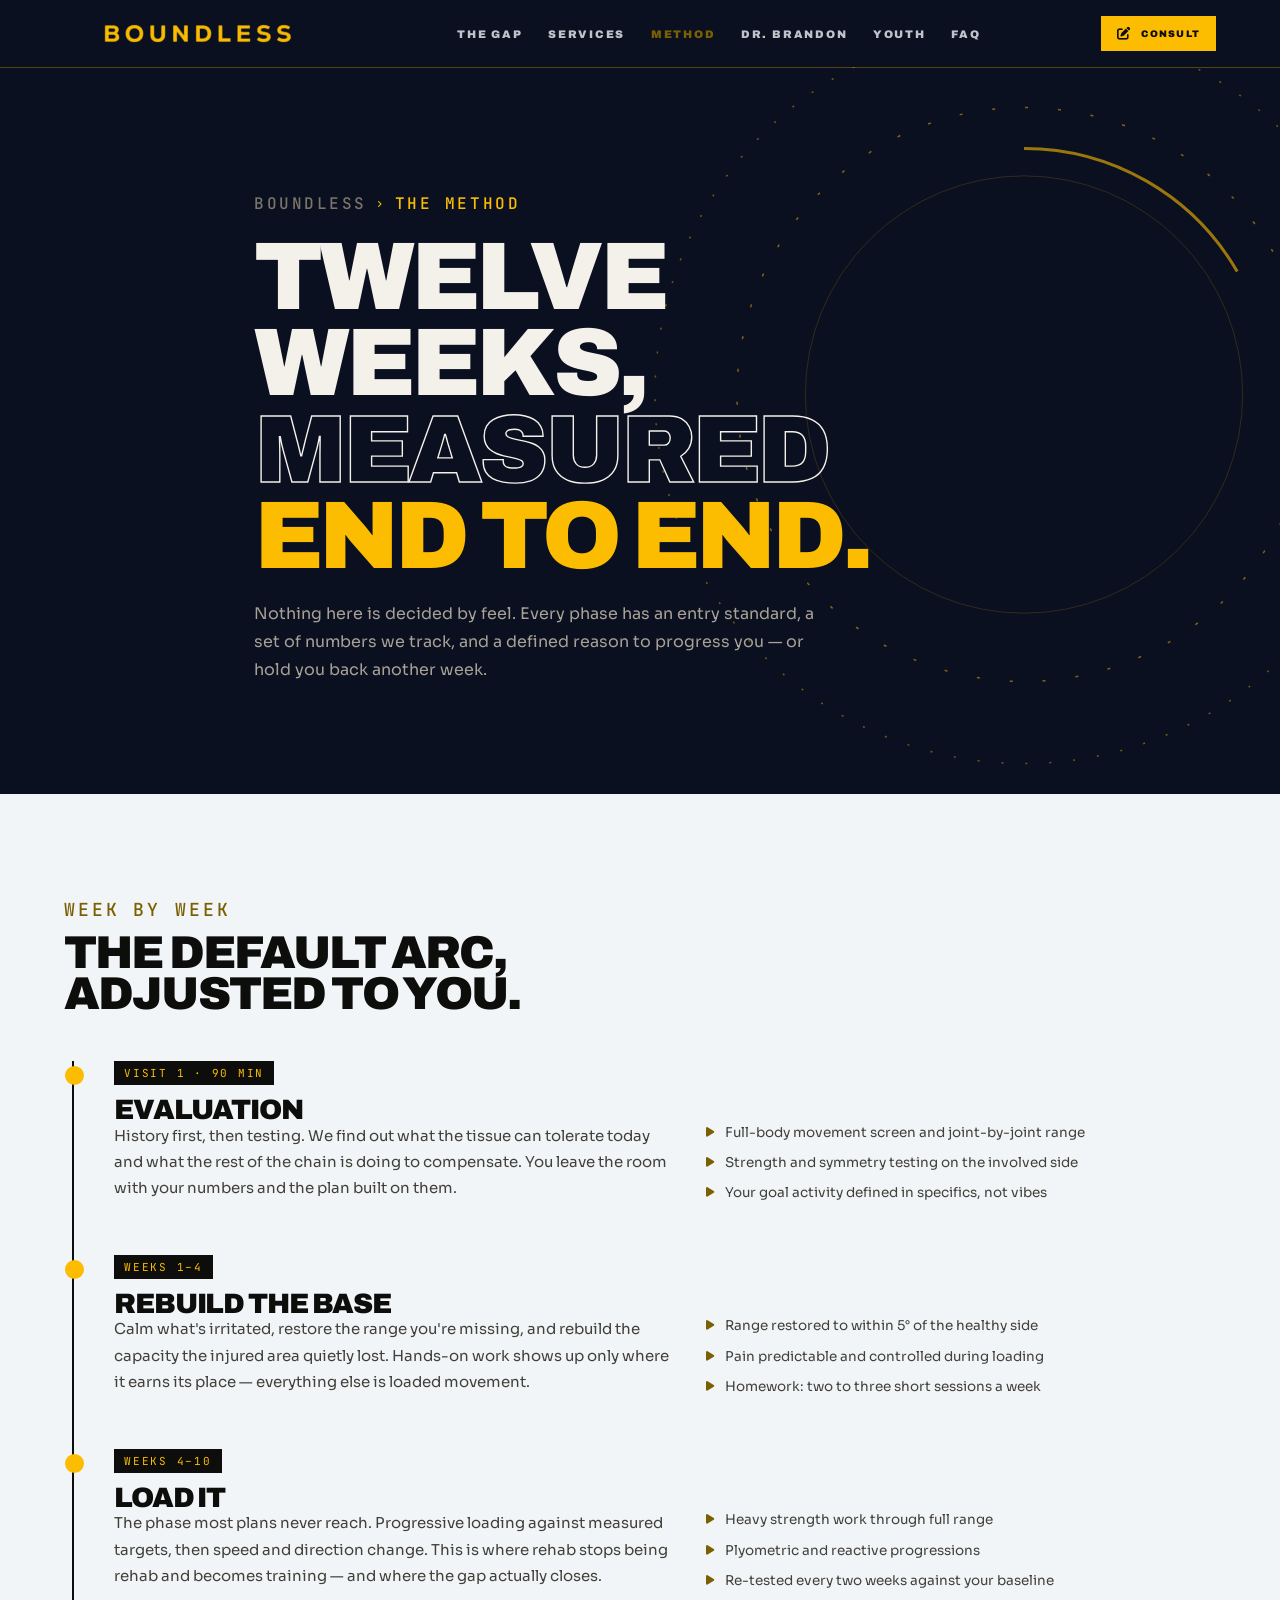
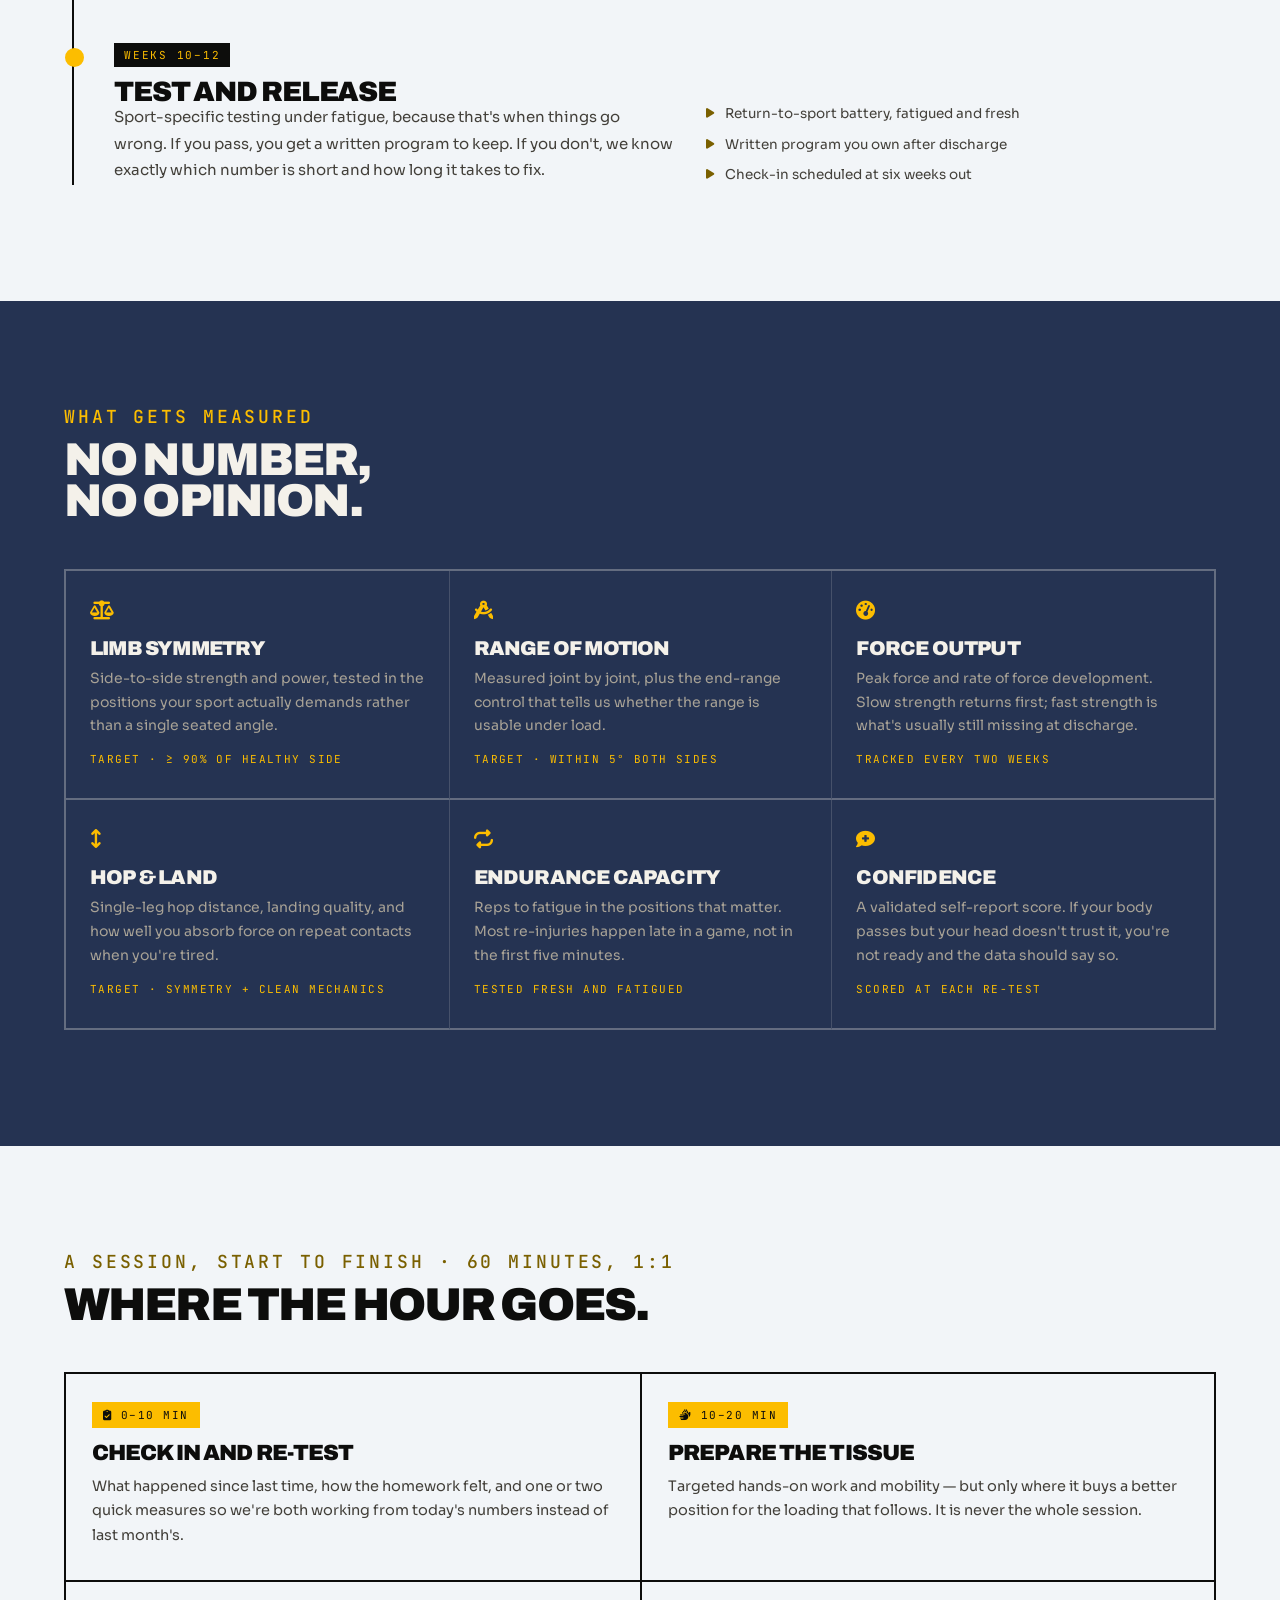
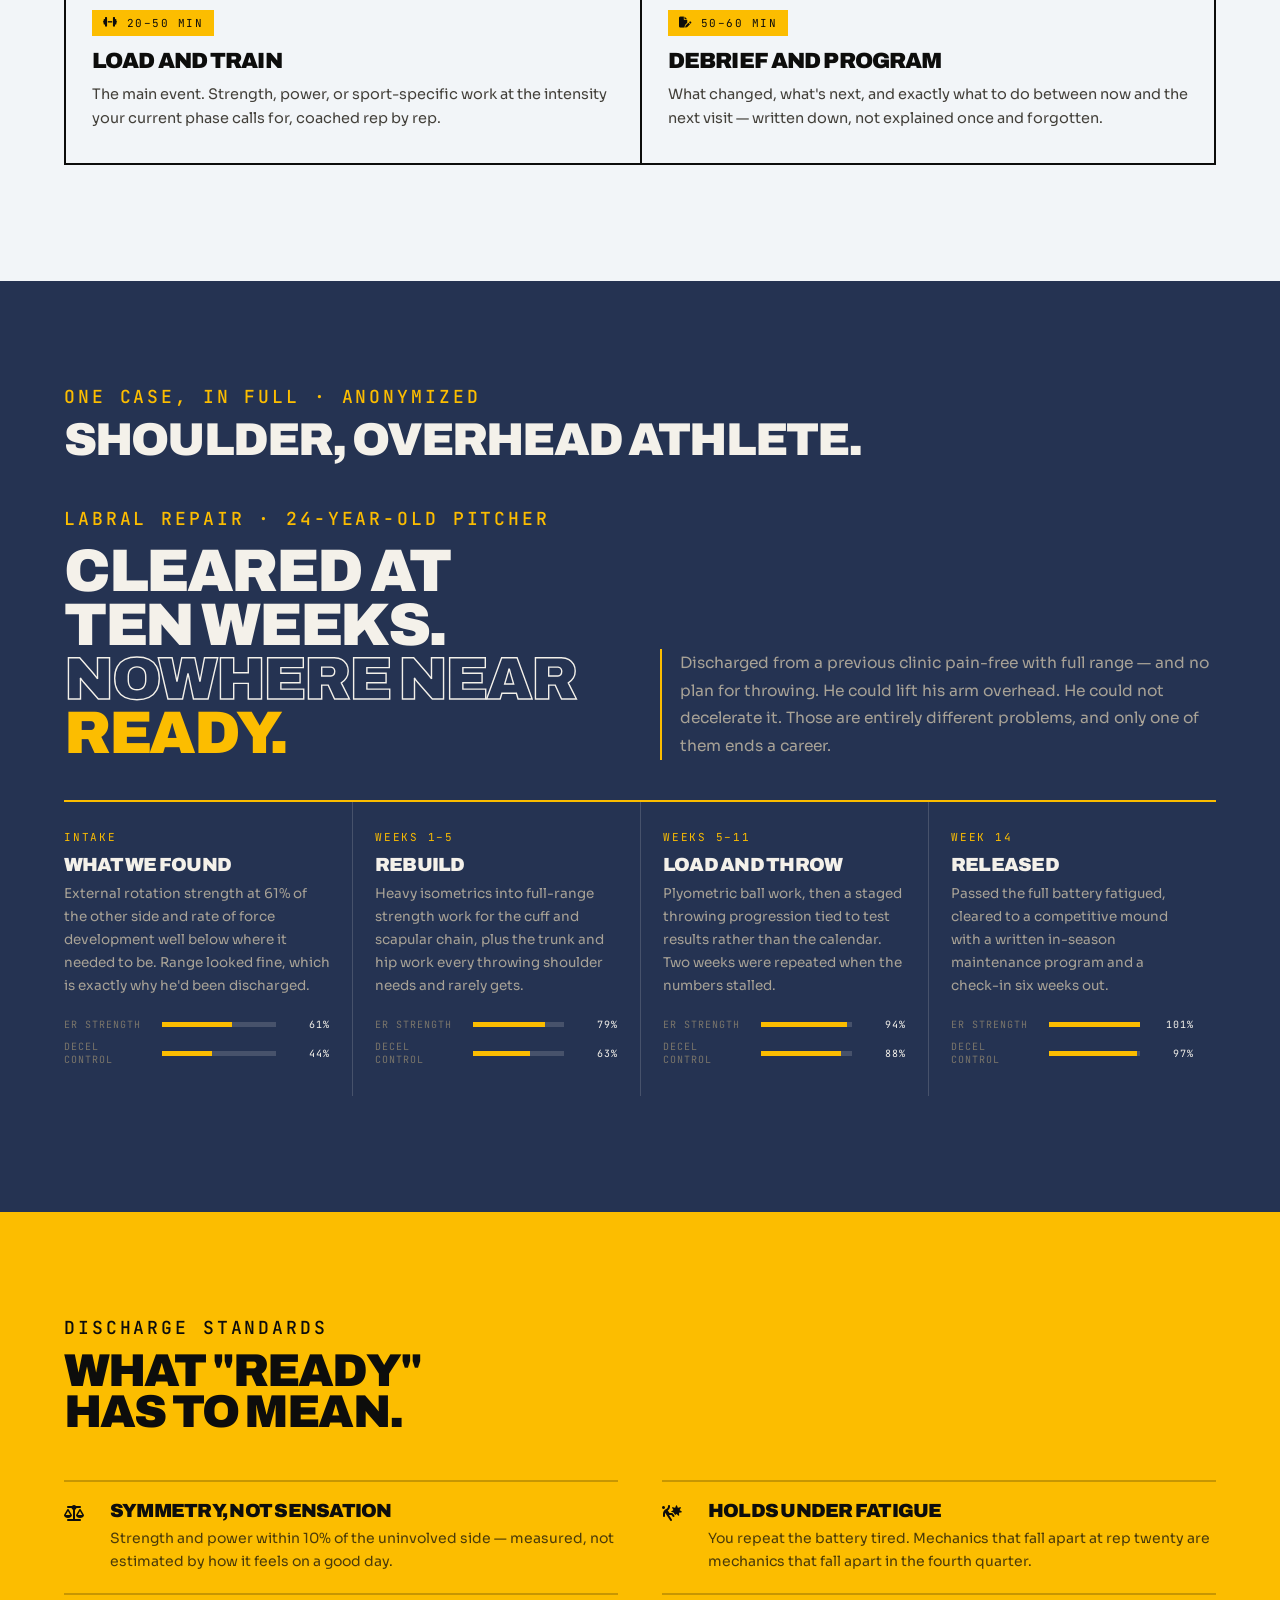
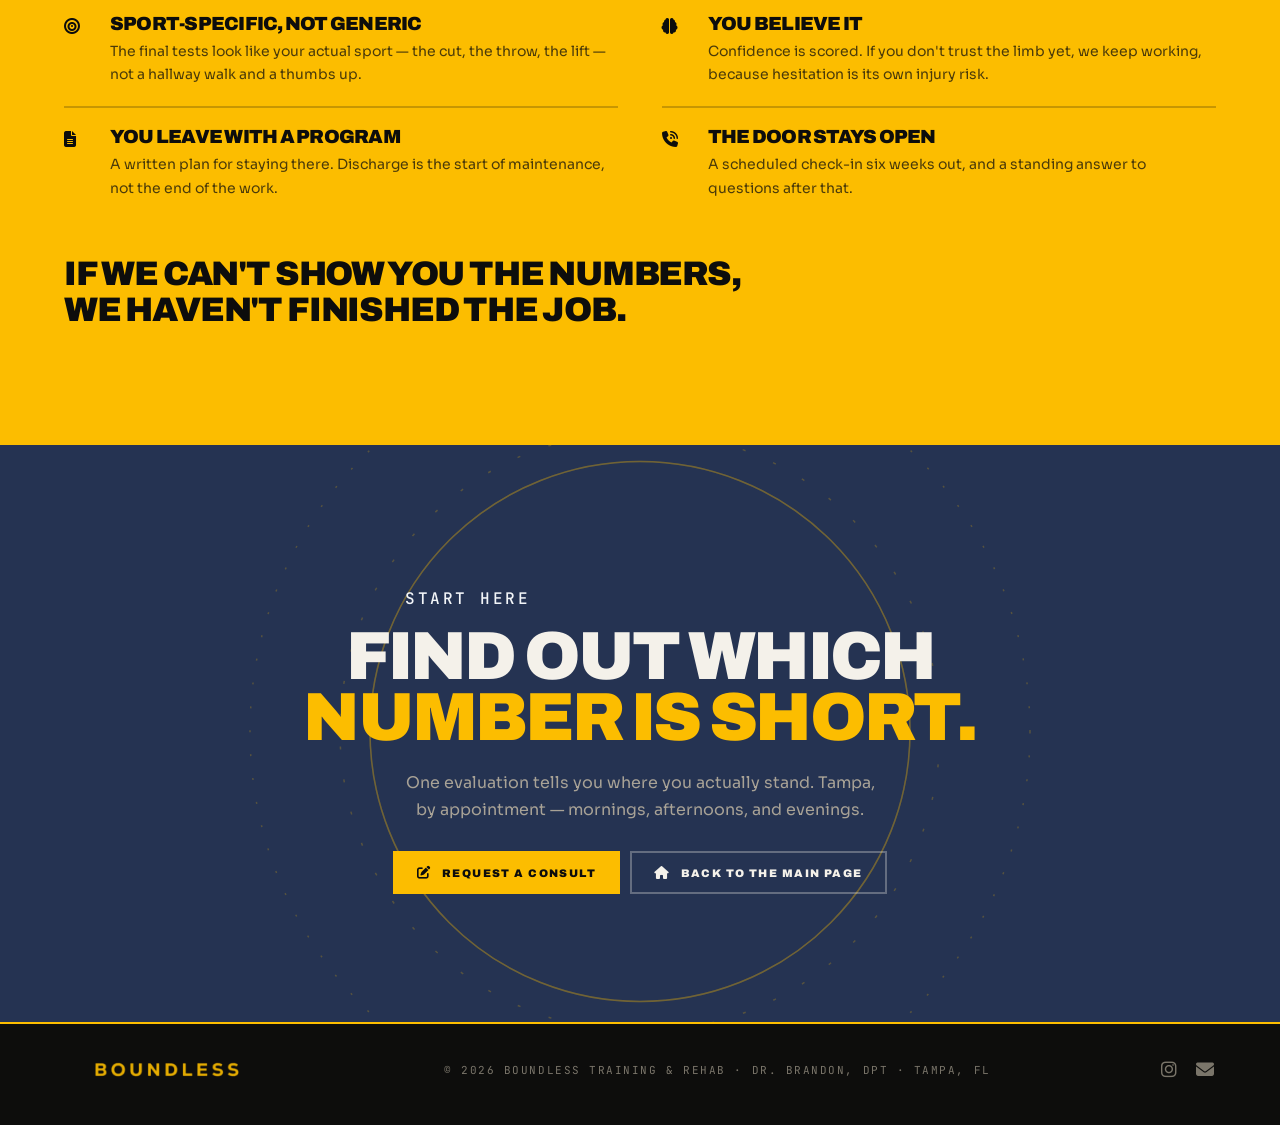
==== commit dc3ef429: "Refine eyebrow accent colors and Method page section palette Website: gap/doctor/faq eyebrows to gol" ====
--- a/method.html
+++ b/method.html
@@ -12,7 +12,7 @@
 <link rel="stylesheet" href="boundless.css">
 <style>
 /* masthead */
-.mast{background:var(--ink);color:var(--bone);padding:104px 0 66px;overflow:hidden}
+.mast{background:var(--night);color:var(--bone);padding:104px 0 66px;overflow:hidden}
 .mast .fld{position:absolute;right:-30%;top:50%;width:min(760px,120vw);aspect-ratio:1;transform:translateY(-50%);pointer-events:none;opacity:.55}
 .mast .fld svg{width:100%;height:100%;overflow:visible}
 .mast-in{position:relative;z-index:3;max-width:900px}
@@ -22,7 +22,8 @@
 .crumb i{font-size:8px}
 
 /* timeline */
-.tl{padding:66px 0 74px;background:var(--bone)}
+.tl{padding:66px 0 74px;background:var(--snow)}
+.tl .eyebrow{color:var(--goldd)}
 .weeks{position:relative;border-left:2px solid var(--ink);margin-left:7px}
 .wk{position:relative;padding:0 0 40px 26px}
 .wk:last-child{padding-bottom:0}
@@ -35,16 +36,23 @@
 .wk li i{color:var(--goldd);font-size:11px;margin-top:4px;flex:none}
 
 /* battery */
-.bat{padding:66px 0 74px;background:var(--deep);color:var(--bone)}
+.bat{padding:66px 0 74px;background:var(--horizon);color:var(--bone)}
 .bat-g{display:grid;grid-template-columns:1fr;border-top:2px solid var(--lineD)}
 .bt{padding:26px 0 30px;border-bottom:1px solid var(--lineD2)}
+.bt{transition:background .2s,border-color .2s,transform .2s,color .2s}
+.bt:hover{background:var(--mist);border-color:var(--gold);box-shadow:inset 0 0 0 2px var(--gold);transform:scale(1.02);position:relative;z-index:2;color:var(--ink)}
+.bt:hover h3{color:var(--ink)}
+.bt:hover p{color:var(--txt)}
+.bt:hover .ic{color:var(--ink)}
+.bt:hover .std{color:var(--ink)}
 .bt .ic{color:var(--gold);font-size:19px}
 .bt h3{font-size:20px;margin:16px 0 10px}
 .bt p{font-size:14px;line-height:1.7;color:var(--txtd)}
 .bt .std{margin-top:14px;font-family:'JetBrains Mono',monospace;font-size:11px;letter-spacing:.13em;text-transform:uppercase;color:var(--gold)}
 
 /* session */
-.ses{padding:66px 0 74px;background:var(--bone)}
+.ses{padding:66px 0 74px;background:var(--snow)}
+.ses .eyebrow{color:var(--goldd)}
 .ses-g{display:grid;grid-template-columns:1fr;border-top:2px solid var(--ink)}
 .blk{padding:26px 0 30px;border-bottom:2px solid var(--ink)}
 .blk .mins{display:inline-flex;align-items:center;gap:8px;font-family:'JetBrains Mono',monospace;font-size:11px;letter-spacing:.14em;text-transform:uppercase;color:var(--ink);background:var(--gold);padding:6px 11px}
@@ -52,7 +60,7 @@
 .blk p{font-size:14.5px;line-height:1.7;color:var(--txt)}
 
 /* case */
-.case{padding:66px 0 74px;background:var(--ink);color:var(--bone);overflow:hidden}
+.case{padding:66px 0 74px;background:var(--horizon);color:var(--bone);overflow:hidden}
 .case .big{font-size:clamp(28px,8.4vw,60px);margin-top:14px}
 .case .quote{font-size:15.5px;line-height:1.8;color:var(--txtd);border-left:2px solid var(--gold);padding-left:18px;margin-top:26px}
 .steps{display:grid;grid-template-columns:1fr;margin-top:40px;border-top:2px solid var(--gold)}
@@ -68,6 +76,7 @@
 
 /* discharge */
 .dis{padding:66px 0 74px;background:var(--gold);color:var(--ink)}
+.dis .eyebrow{color:var(--ink)}
 .std2{display:grid;grid-template-columns:34px 1fr;gap:12px;padding:20px 0;border-top:2px solid var(--lineL)}
 .std2 i{font-size:16px;margin-top:3px}
 .std2 h3{font-size:19px;margin-bottom:8px}
@@ -75,13 +84,14 @@
 .dis .close{margin-top:36px;font-family:'Archivo',sans-serif;font-weight:900;font-size:clamp(21px,6.4vw,34px);text-transform:uppercase;letter-spacing:-.035em;line-height:1.08}
 
 /* cta (light) */
-.cta{background:var(--sand);color:var(--ink);padding:70px 0 78px;overflow:hidden}
+.cta{background:var(--horizon);color:var(--bone);padding:70px 0 78px;overflow:hidden}
+.cta .eyebrow{color:var(--snow)}
 .cta .bfield{opacity:.5;width:min(900px,150vw)}
-.cta .ln{stroke:var(--ink);opacity:.45}
+.cta .ln{opacity:.45}
 .cta-in{position:relative;z-index:3}
 .cta h2{font-size:clamp(30px,9vw,68px);margin-top:14px}
-.cta h2 .g{color:var(--goldd)}
-.cta p{margin-top:20px;max-width:470px;font-size:16px;line-height:1.7;color:var(--txt)}
+.cta h2 .g{color:var(--gold)}
+.cta p{margin-top:20px;max-width:470px;font-size:16px;line-height:1.7;color:var(--txtd)}
 .cta .row{margin-top:28px;display:flex;flex-direction:column;gap:10px;max-width:330px}
 
 @media(min-width:700px){
@@ -114,10 +124,8 @@
   .weeks{margin-left:8px}
   .wk{padding:0 0 52px 40px}
   .bat-g{grid-template-columns:repeat(3,1fr)}
-  .bt{transition:background .35s}
   .bt:nth-child(2n+1){border-left:1px solid var(--lineD2)}
   .bt:nth-child(3n+1){border-left:none}
-  .bt:hover{background:rgba(252,189,0,.07)}
   .steps{grid-template-columns:repeat(4,1fr)}
   .stp{padding:28px 22px 30px;border-bottom:none;border-left:1px solid var(--lineD2)}
   .stp:nth-child(2n+1){border-left:1px solid var(--lineD2)}
@@ -132,17 +140,17 @@
 <div class="prog"></div>
 <input class="navchk" type="checkbox" id="navToggle" aria-label="Open menu">
 <header class="nav">
-  <a class="brand" href="Boundless — Website.html"><img src="assets/logo-boundless.png" alt="Boundless Training &amp; Rehab"></a>
+  <a class="brand" href="index.html"><img src="assets/logo-boundless.png" alt="Boundless Training &amp; Rehab"></a>
   <nav class="links">
-    <a href="Boundless — Website.html#gap">The Gap</a>
-    <a href="Boundless — Website.html#services">Services</a>
-    <a class="here" href="Boundless — Method.html">Method</a>
-    <a href="Boundless — Website.html#doctor">Dr. Brandon</a>
-    <a href="Boundless — Website.html#youth">Youth</a>
-    <a href="Boundless — Website.html#faq">FAQ</a>
+    <a href="index.html#gap">The Gap</a>
+    <a href="index.html#services">Services</a>
+    <a class="here" href="method.html">Method</a>
+    <a href="index.html#doctor">Dr. Brandon</a>
+    <a href="index.html#youth">Youth</a>
+    <a href="index.html#faq">FAQ</a>
   </nav>
   <div class="navcta">
-    <a class="btn gold sm" href="Boundless — Website.html#intake"><i class="fa-solid fa-pen-to-square"></i>Consult</a>
+    <a class="btn gold sm" href="index.html#intake"><i class="fa-solid fa-pen-to-square"></i>Consult</a>
     <label class="navtog" for="navToggle"><i class="fa-solid fa-bars"></i></label>
   </div>
 </header>
@@ -160,7 +168,7 @@
     </svg>
   </div>
   <div class="wrap mast-in">
-    <p class="eyebrow crumb"><a href="Boundless — Website.html">Boundless</a><i class="fa-solid fa-angle-right"></i><span class="g">The Method</span></p>
+    <p class="eyebrow crumb"><a href="index.html">Boundless</a><i class="fa-solid fa-angle-right"></i><span class="g">The Method</span></p>
     <h1>Twelve weeks,<br><span class="h">measured</span> <span class="g">end to end.</span></h1>
     <p>Nothing here is decided by feel. Every phase has an entry standard, a set of numbers we track, and a defined reason to progress you — or hold you back another week.</p>
   </div>
@@ -278,8 +286,8 @@
     <h2>Find out which<br><span class="g">number is short.</span></h2>
     <p>One evaluation tells you where you actually stand. Tampa, by appointment — mornings, afternoons, and evenings.</p>
     <div class="row">
-      <a class="btn gold" href="Boundless — Website.html#intake"><i class="fa-solid fa-pen-to-square"></i>Request a consult</a>
-      <a class="btn o" href="Boundless — Website.html"><i class="fa-solid fa-house"></i>Back to the main page</a>
+      <a class="btn gold" href="index.html#intake"><i class="fa-solid fa-pen-to-square"></i>Request a consult</a>
+      <a class="btn ol" href="index.html"><i class="fa-solid fa-house"></i>Back to the main page</a>
     </div>
   </div>
 </section>
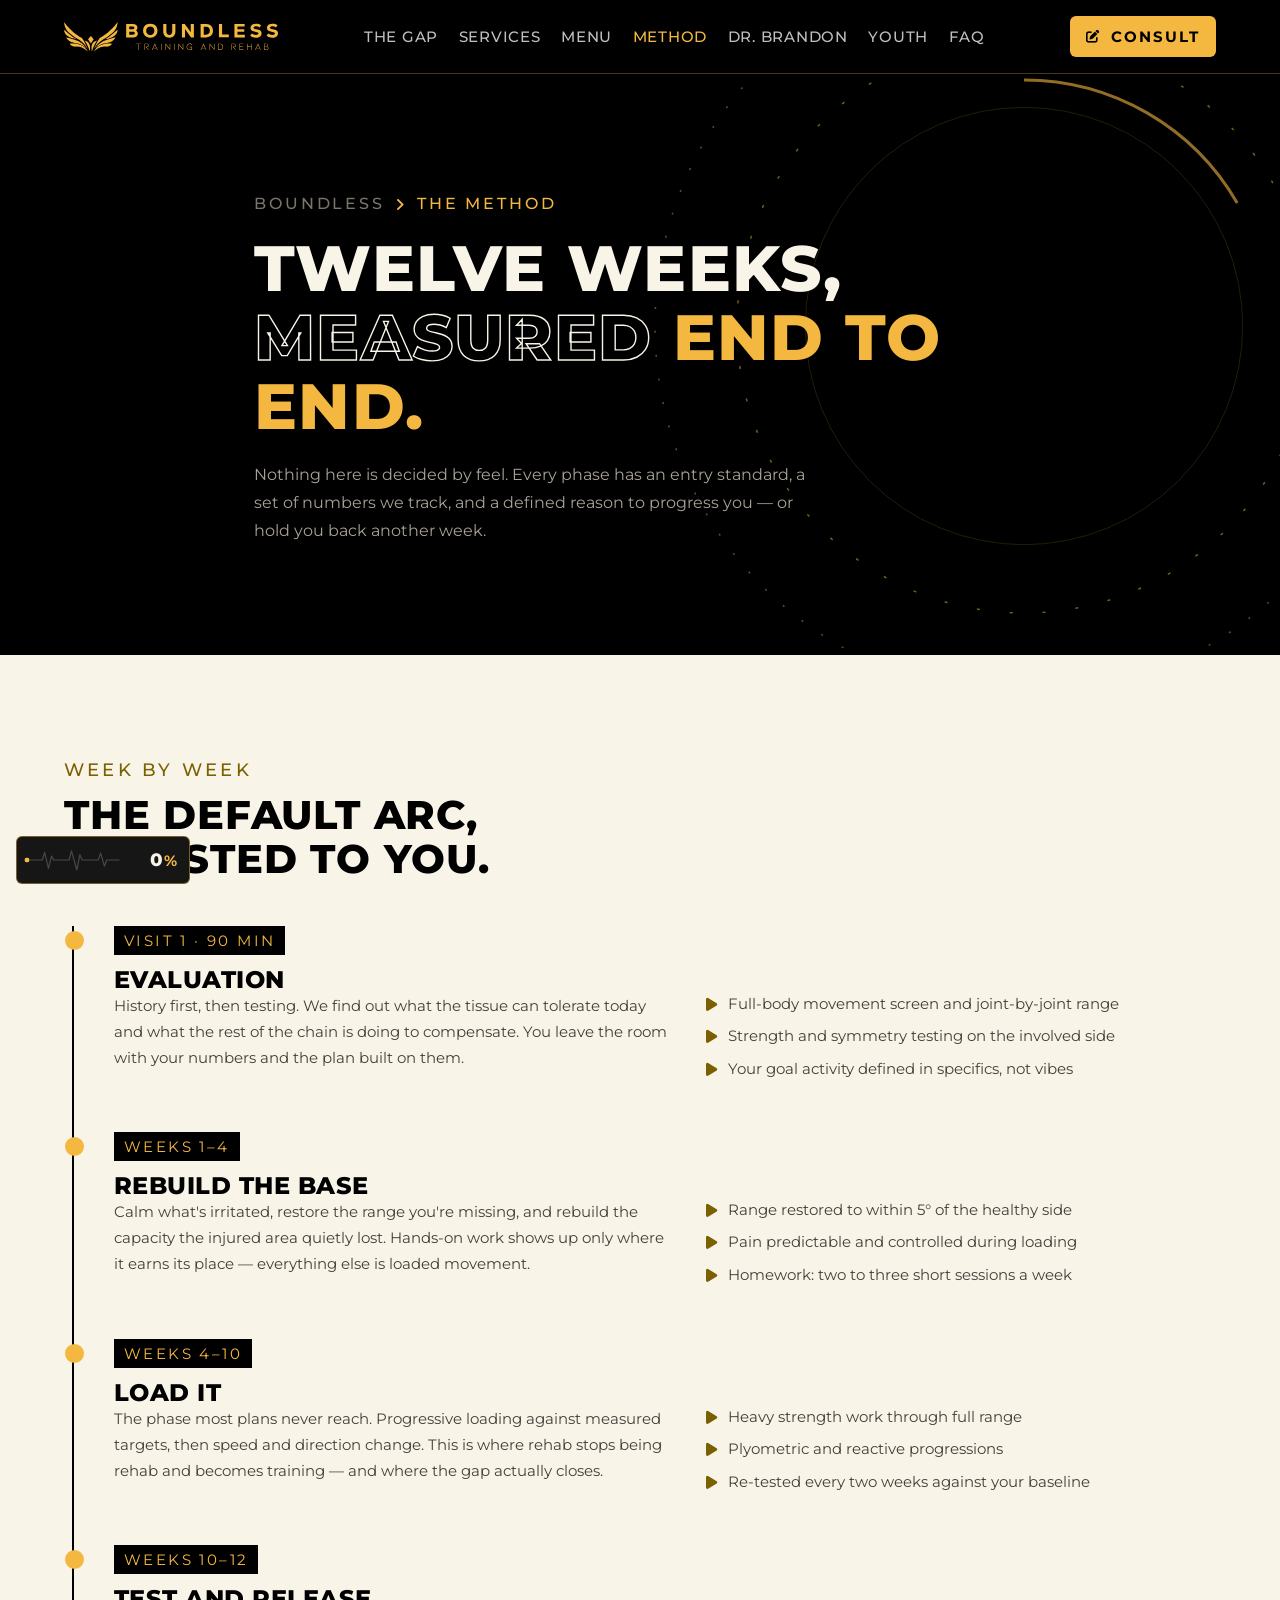
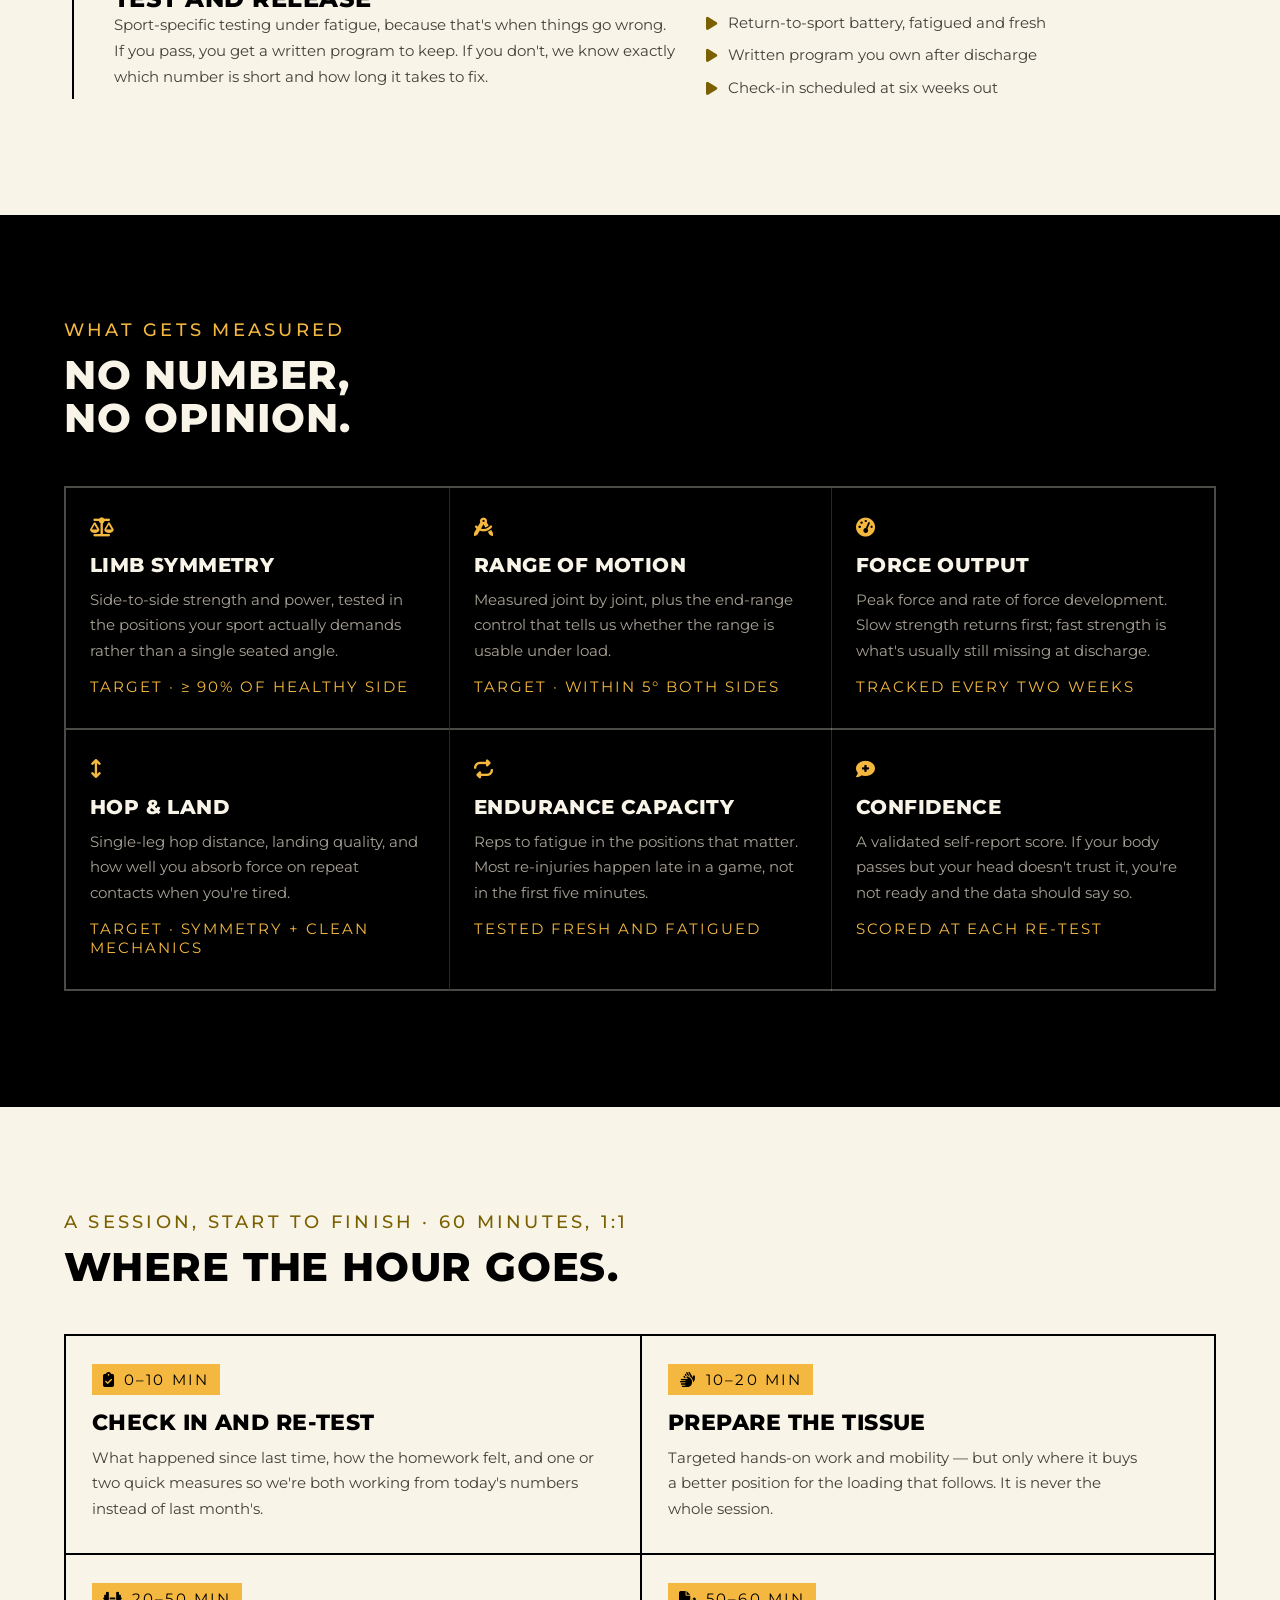
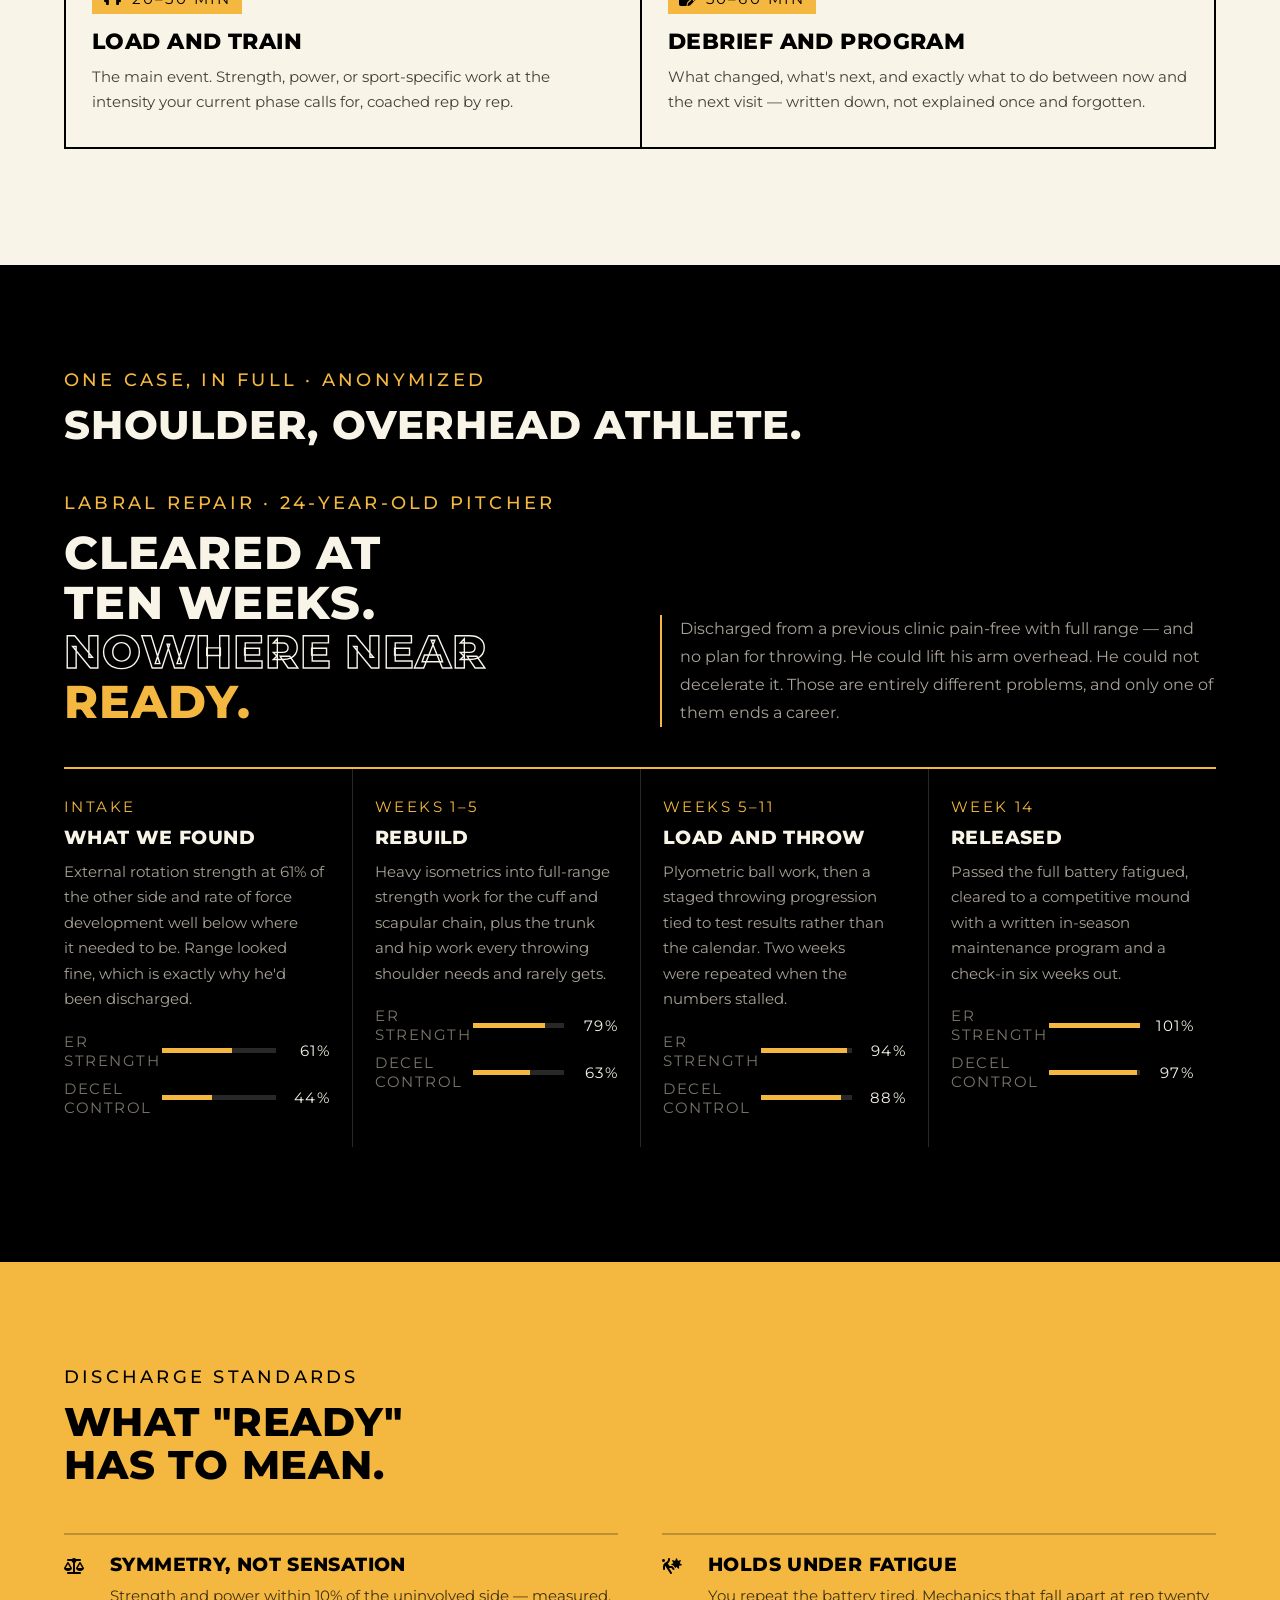
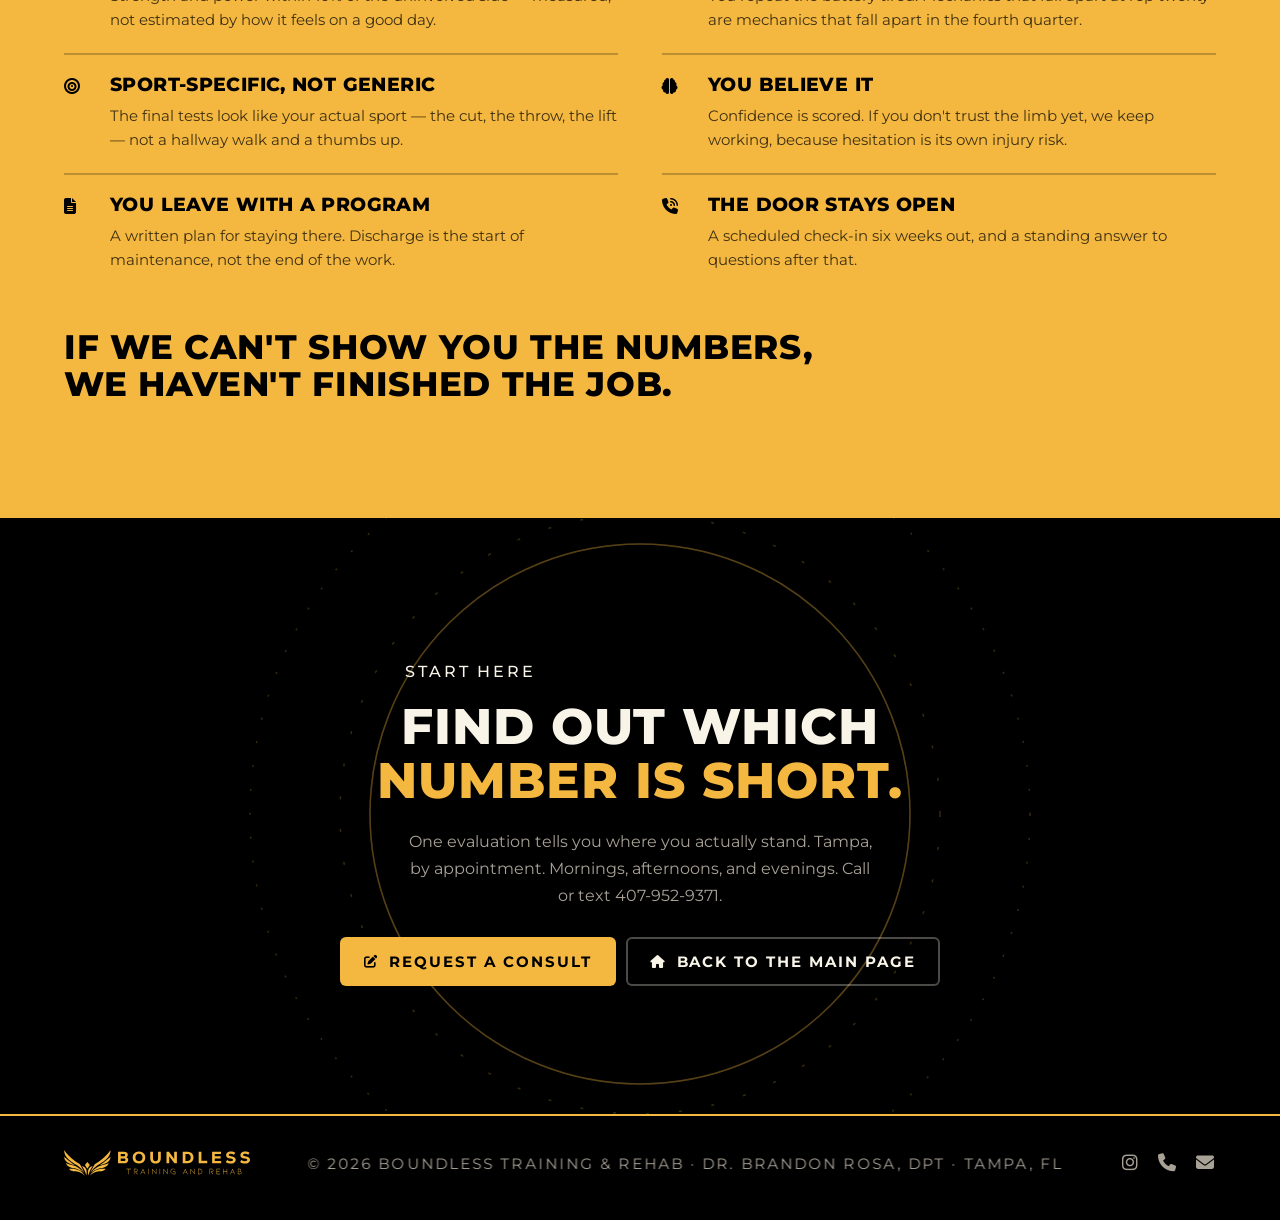
==== commit 254b9e41: "Design rounds 6 to 8: color system, scroll gauge, scroll reveal, mission rewrite, SVG logos Co-Autho" ====
--- a/method.html
+++ b/method.html
@@ -7,7 +7,7 @@
 <meta name="description" content="Twelve weeks, measured end to end. The Boundless method: assess, rebuild, load, release — with the testing battery and discharge standards behind it.">
 <link rel="preconnect" href="https://fonts.googleapis.com">
 <link rel="preconnect" href="https://fonts.gstatic.com" crossorigin>
-<link href="https://fonts.googleapis.com/css2?family=Archivo:wght@400;600;800;900&family=JetBrains+Mono:wght@400;500&family=Sora:wght@300;400;600&display=swap" rel="stylesheet">
+<link href="https://fonts.googleapis.com/css2?family=Montserrat:wght@300;400;500;600;700;800&display=swap" rel="stylesheet">
 <link rel="stylesheet" href="https://cdnjs.cloudflare.com/ajax/libs/font-awesome/6.5.2/css/all.min.css">
 <link rel="stylesheet" href="boundless.css">
 <style>
@@ -16,10 +16,10 @@
 .mast .fld{position:absolute;right:-30%;top:50%;width:min(760px,120vw);aspect-ratio:1;transform:translateY(-50%);pointer-events:none;opacity:.55}
 .mast .fld svg{width:100%;height:100%;overflow:visible}
 .mast-in{position:relative;z-index:3;max-width:900px}
-.mast h1{font-size:clamp(34px,10vw,96px);margin-top:16px}
+.mast h1{font-size:clamp(28px,6.6vw,64px);margin-top:16px}
 .mast p{margin-top:20px;max-width:560px;font-size:16px;line-height:1.75;color:var(--txtd)}
 .crumb{color:var(--mutd)}.crumb a{color:var(--mutd)}.crumb a:hover{color:var(--gold)}
-.crumb i{font-size:8px}
+.crumb i{font-size:15px}
 
 /* timeline */
 .tl{padding:66px 0 74px;background:var(--snow)}
@@ -28,15 +28,15 @@
 .wk{position:relative;padding:0 0 40px 26px}
 .wk:last-child{padding-bottom:0}
 .wk::before{content:"";position:absolute;left:-9px;top:5px;width:15px;height:15px;background:var(--gold);border:2px solid var(--gold);border-radius:50%}
-.wk .tm{display:inline-block;font-family:'JetBrains Mono',monospace;font-size:11px;letter-spacing:.16em;text-transform:uppercase;color:var(--gold);background:var(--ink);padding:5px 10px}
-.wk h3{font-size:clamp(21px,6vw,28px);margin:12px 0 0}
+.wk .tm{display:inline-block;font-family:'Montserrat',sans-serif;font-size:15px;letter-spacing:.16em;text-transform:uppercase;color:var(--gold);background:var(--ink);padding:5px 10px}
+.wk h3{font-size:clamp(19px,5vw,24px);margin:12px 0 0}
 .wk p{font-size:15px;line-height:1.75;color:var(--txt);margin-top:12px}
 .wk ul{list-style:none;margin:16px 0 0;padding:0;display:grid;gap:10px}
-.wk li{display:flex;gap:11px;font-size:13.5px;line-height:1.5;color:var(--txt)}
-.wk li i{color:var(--goldd);font-size:11px;margin-top:4px;flex:none}
+.wk li{display:flex;gap:11px;font-size:15px;line-height:1.5;color:var(--txt)}
+.wk li i{color:var(--goldd);font-size:15px;margin-top:4px;flex:none}
 
 /* battery */
-.bat{padding:66px 0 74px;background:var(--horizon);color:var(--bone)}
+.bat{padding:66px 0 74px;background:var(--night);color:var(--bone)}
 .bat-g{display:grid;grid-template-columns:1fr;border-top:2px solid var(--lineD)}
 .bt{padding:26px 0 30px;border-bottom:1px solid var(--lineD2)}
 .bt{transition:background .2s,border-color .2s,transform .2s,color .2s}
@@ -47,29 +47,29 @@
 .bt:hover .std{color:var(--ink)}
 .bt .ic{color:var(--gold);font-size:19px}
 .bt h3{font-size:20px;margin:16px 0 10px}
-.bt p{font-size:14px;line-height:1.7;color:var(--txtd)}
-.bt .std{margin-top:14px;font-family:'JetBrains Mono',monospace;font-size:11px;letter-spacing:.13em;text-transform:uppercase;color:var(--gold)}
+.bt p{font-size:15px;line-height:1.7;color:var(--txtd)}
+.bt .std{margin-top:14px;font-family:'Montserrat',sans-serif;font-size:15px;letter-spacing:.13em;text-transform:uppercase;color:var(--gold)}
 
 /* session */
 .ses{padding:66px 0 74px;background:var(--snow)}
 .ses .eyebrow{color:var(--goldd)}
 .ses-g{display:grid;grid-template-columns:1fr;border-top:2px solid var(--ink)}
 .blk{padding:26px 0 30px;border-bottom:2px solid var(--ink)}
-.blk .mins{display:inline-flex;align-items:center;gap:8px;font-family:'JetBrains Mono',monospace;font-size:11px;letter-spacing:.14em;text-transform:uppercase;color:var(--ink);background:var(--gold);padding:6px 11px}
+.blk .mins{display:inline-flex;align-items:center;gap:8px;font-family:'Montserrat',sans-serif;font-size:15px;letter-spacing:.14em;text-transform:uppercase;color:var(--ink);background:var(--gold);padding:6px 11px}
 .blk h3{font-size:22px;margin:16px 0 10px}
-.blk p{font-size:14.5px;line-height:1.7;color:var(--txt)}
+.blk p{font-size:15px;line-height:1.7;color:var(--txt)}
 
 /* case */
-.case{padding:66px 0 74px;background:var(--horizon);color:var(--bone);overflow:hidden}
-.case .big{font-size:clamp(28px,8.4vw,60px);margin-top:14px}
+.case{padding:66px 0 74px;background:var(--night);color:var(--bone);overflow:hidden}
+.case .big{font-size:clamp(24px,6vw,46px);margin-top:14px}
 .case .quote{font-size:15.5px;line-height:1.8;color:var(--txtd);border-left:2px solid var(--gold);padding-left:18px;margin-top:26px}
 .steps{display:grid;grid-template-columns:1fr;margin-top:40px;border-top:2px solid var(--gold)}
 .stp{padding:24px 0 28px;border-bottom:1px solid var(--lineD2)}
-.stp .wk2{font-family:'JetBrains Mono',monospace;font-size:11px;letter-spacing:.16em;text-transform:uppercase;color:var(--gold)}
+.stp .wk2{font-family:'Montserrat',sans-serif;font-size:15px;letter-spacing:.16em;text-transform:uppercase;color:var(--gold)}
 .stp h4{font-size:19px;margin:12px 0 10px}
-.stp p{font-size:13.5px;line-height:1.7;color:var(--txtd)}
+.stp p{font-size:15px;line-height:1.7;color:var(--txtd)}
 .bars{margin-top:20px;display:grid;gap:9px}
-.bar{display:grid;grid-template-columns:88px 1fr 44px;gap:10px;align-items:center;font-family:'JetBrains Mono',monospace;font-size:10px;letter-spacing:.1em;text-transform:uppercase;color:var(--mutd)}
+.bar{display:grid;grid-template-columns:88px 1fr 44px;gap:10px;align-items:center;font-family:'Montserrat',sans-serif;font-size:15px;letter-spacing:.1em;text-transform:uppercase;color:var(--mutd)}
 .bar .tr{height:5px;background:var(--lineD2);position:relative}
 .bar .tr i{position:absolute;left:0;top:0;bottom:0;background:var(--gold)}
 .bar b{color:var(--bone);font-weight:400;text-align:right}
@@ -80,16 +80,16 @@
 .std2{display:grid;grid-template-columns:34px 1fr;gap:12px;padding:20px 0;border-top:2px solid var(--lineL)}
 .std2 i{font-size:16px;margin-top:3px}
 .std2 h3{font-size:19px;margin-bottom:8px}
-.std2 p{font-size:14px;line-height:1.65;color:var(--onGold)}
-.dis .close{margin-top:36px;font-family:'Archivo',sans-serif;font-weight:900;font-size:clamp(21px,6.4vw,34px);text-transform:uppercase;letter-spacing:-.035em;line-height:1.08}
+.std2 p{font-size:15px;line-height:1.65;color:var(--onGold)}
+.dis .close{margin-top:36px;font-family:'Montserrat',sans-serif;font-weight:800;font-size:clamp(21px,6.4vw,34px);text-transform:uppercase;letter-spacing:.02em;line-height:1.08}
 
 /* cta (light) */
-.cta{background:var(--horizon);color:var(--bone);padding:70px 0 78px;overflow:hidden}
+.cta{background:var(--night);color:var(--bone);padding:70px 0 78px;overflow:hidden}
 .cta .eyebrow{color:var(--snow)}
 .cta .bfield{opacity:.5;width:min(900px,150vw)}
 .cta .ln{opacity:.45}
 .cta-in{position:relative;z-index:3}
-.cta h2{font-size:clamp(30px,9vw,68px);margin-top:14px}
+.cta h2{font-size:clamp(26px,6.4vw,50px);margin-top:14px}
 .cta h2 .g{color:var(--gold)}
 .cta p{margin-top:20px;max-width:470px;font-size:16px;line-height:1.7;color:var(--txtd)}
 .cta .row{margin-top:28px;display:flex;flex-direction:column;gap:10px;max-width:330px}
@@ -137,13 +137,13 @@
 </style>
 </head>
 <body>
-<div class="prog"></div>
 <input class="navchk" type="checkbox" id="navToggle" aria-label="Open menu">
 <header class="nav">
-  <a class="brand" href="index.html"><img src="assets/logo-boundless.png" alt="Boundless Training &amp; Rehab"></a>
+  <a class="brand lock" href="index.html" aria-label="Boundless Training &amp; Rehab"><img src="assets/boundless-tr_logo-horizontal.svg" alt="Boundless Training and Rehab"></a>
   <nav class="links">
     <a href="index.html#gap">The Gap</a>
     <a href="index.html#services">Services</a>
+    <a href="index.html#menu">Menu</a>
     <a class="here" href="method.html">Method</a>
     <a href="index.html#doctor">Dr. Brandon</a>
     <a href="index.html#youth">Youth</a>
@@ -284,7 +284,7 @@
   <div class="wrap cta-in">
     <p class="eyebrow">Start here</p>
     <h2>Find out which<br><span class="g">number is short.</span></h2>
-    <p>One evaluation tells you where you actually stand. Tampa, by appointment — mornings, afternoons, and evenings.</p>
+    <p>One evaluation tells you where you actually stand. Tampa, by appointment. Mornings, afternoons, and evenings. Call or text 407-952-9371.</p>
     <div class="row">
       <a class="btn gold" href="index.html#intake"><i class="fa-solid fa-pen-to-square"></i>Request a consult</a>
       <a class="btn ol" href="index.html"><i class="fa-solid fa-house"></i>Back to the main page</a>
@@ -294,13 +294,105 @@
 
 <footer class="foot">
   <div class="wrap foot-in">
-    <img src="assets/logo-boundless.png" alt="Boundless Training &amp; Rehab">
-    <span>© 2026 Boundless Training &amp; Rehab · Dr. Brandon, DPT · Tampa, FL</span>
+    <span class="lock" aria-label="Boundless Training &amp; Rehab"><img src="assets/boundless-tr_logo-horizontal.svg" alt="Boundless Training and Rehab"></span>
+    <span>© 2026 Boundless Training &amp; Rehab · Dr. Brandon Rosa, DPT · Tampa, FL</span>
     <div class="social">
       <a href="https://instagram.com/dr.brandon.boundless" target="_blank" rel="noopener" aria-label="Instagram"><i class="fa-brands fa-instagram"></i></a>
+      <a href="tel:+14079529371" aria-label="Call or text"><i class="fa-solid fa-phone"></i></a>
       <a href="mailto:brandone@boundlesstr.com" aria-label="Email"><i class="fa-solid fa-envelope"></i></a>
     </div>
   </div>
 </footer>
+<div class="gauge" aria-hidden="true">
+  <span class="gv d" data-laps="1"><svg viewBox="0 0 120 32" focusable="false"><path class="gb" d="M0 16H16L20 16L23 6L28 27L32 11L35 16H52L55 16L58 4L65 29L69 9L72 16H90L93 16L96 7L101 24L104 16H120"/><path class="gl" pathLength="1" stroke-dasharray="1" stroke-dashoffset="1" d="M0 16H16L20 16L23 6L28 27L32 11L35 16H52L55 16L58 4L65 29L69 9L72 16H90L93 16L96 7L101 24L104 16H120"/><circle class="gd" cx="0" cy="16" r="3"/><circle class="gd pulse" cx="0" cy="16" r="3"/></svg></span><span class="gv t" data-laps="2"><svg viewBox="0 0 80 32" focusable="false"><path class="gb" d="M0 16H8L11 16L14 5L19 28L23 10L26 16H40L43 16L46 5L51 28L55 10L58 16H80"/><path class="gl" pathLength="1" stroke-dasharray="1" stroke-dashoffset="1" d="M0 16H8L11 16L14 5L19 28L23 10L26 16H40L43 16L46 5L51 28L55 10L58 16H80"/><circle class="gd" cx="0" cy="16" r="3"/><circle class="gd pulse" cx="0" cy="16" r="3"/></svg></span><span class="gv p" data-laps="3"><svg viewBox="0 0 44 32" focusable="false"><path class="gb" d="M0 16H10L13 16L16 5L21 28L25 10L28 16H44"/><path class="gl" pathLength="1" stroke-dasharray="1" stroke-dashoffset="1" d="M0 16H10L13 16L16 5L21 28L25 10L28 16H44"/><circle class="gd" cx="0" cy="16" r="3"/><circle class="gd pulse" cx="0" cy="16" r="3"/></svg></span>
+  <div class="gr"><span class="gn">0</span><small>%</small></div>
+  <div class="pips"><i class="pip"></i><i class="pip"></i><i class="pip"></i></div>
+</div>
+<script>
+(function(){
+  var items=[].slice.call(document.querySelectorAll('.gauge .gv')).map(function(el){
+    var gl=el.querySelector('.gl'),d=el.querySelectorAll('.gd');
+    return {gl:gl,d:d,laps:+el.getAttribute('data-laps')||1,len:gl.getTotalLength()};
+  });
+  var nums=document.querySelectorAll('.gauge .gn'),pips=document.querySelectorAll('.gauge .pip'),tick=false;
+  if(!items.length)return;
+  function upd(){
+    tick=false;
+    var max=document.documentElement.scrollHeight-window.innerHeight;
+    var p=max>0?Math.min(1,Math.max(0,window.scrollY/max)):0;
+    var lap=0;
+    items.forEach(function(it){
+      var q=p,l=0;
+      if(it.laps>1){l=p>=1?it.laps:Math.floor(p*it.laps);q=p>=1?1:(p*it.laps)%1;lap=l;}
+      it.gl.style.strokeDashoffset=String(1-q);
+      var pt=it.gl.getPointAtLength(it.len*q);
+      for(var i=0;i<it.d.length;i++){it.d[i].setAttribute('cx',pt.x);it.d[i].setAttribute('cy',pt.y);}
+    });
+    for(var i=0;i<pips.length;i++){pips[i].classList.toggle('on',i<lap);}
+    for(var j=0;j<nums.length;j++){nums[j].textContent=Math.round(p*100);}
+  }
+  window.addEventListener('scroll',function(){if(!tick){tick=true;requestAnimationFrame(upd);}},{passive:true});
+  window.addEventListener('resize',upd);
+  upd();
+})();
+</script>
+<script>
+(function(){
+  if(!window.matchMedia||window.matchMedia('(prefers-reduced-motion: reduce)').matches)return;
+  var skip=/(^|\s)(shead|mn-cta|plans|form-card|gauge)(\s|$)/;
+  var secs=document.querySelectorAll('section:not(.hero):not(.mast), footer.foot');
+  var units=[];
+  [].forEach.call(secs,function(sec){
+    var box=sec.querySelector(':scope > .wrap')||sec,list=[];
+    [].forEach.call(box.children,function(ch){
+      if(ch.tagName==='SCRIPT'||ch.tagName==='STYLE'||ch.tagName==='INPUT')return;
+      var cs=getComputedStyle(ch);
+      if((cs.display==='grid'||ch.classList.contains('weeks')||ch.classList.contains('phases'))&&ch.children.length>1&&!skip.test(ch.className)){
+        [].forEach.call(ch.children,function(g){list.push(g);});
+      }else list.push(ch);
+    });
+    list.forEach(function(el,i){
+      el._rvi=i;units.push(el);
+    });
+  });
+  function side(el){var r=el.getBoundingClientRect();return (r.left+r.width/2)>window.innerWidth/2+1;}
+  var dirs=units.map(side);
+  units.forEach(function(el,k){
+    el.classList.add('rv');
+    if(dirs[k])el.classList.add('r');
+    el.style.setProperty('--rvd',(Math.min(el._rvi,3)*0.07)+'s');
+  });
+  var rt;
+  window.addEventListener('resize',function(){
+    clearTimeout(rt);rt=setTimeout(function(){
+      units.forEach(function(el){
+        if(!el.classList.contains('rv')||el.classList.contains('in'))return;
+        var r=el.getBoundingClientRect(),m=new DOMMatrixReadOnly(getComputedStyle(el).transform),cx=r.left+r.width/2-m.m41;
+        el.classList.toggle('r',cx>window.innerWidth/2+1);
+      });
+    },150);
+  });
+  document.documentElement.classList.add('rv-on');
+  var pend=units.slice(),tick=false;
+  function reveal(el){
+    el.classList.add('in');
+    setTimeout(function(){el.classList.remove('rv','r','in');el.style.removeProperty('--rvd');},1500);
+  }
+  function check(){
+    tick=false;
+    var line=window.innerHeight*0.92;
+    var atEnd=window.scrollY+window.innerHeight>=document.documentElement.scrollHeight-4;
+    pend=pend.filter(function(el){
+      if(atEnd||el.getBoundingClientRect().top<line){reveal(el);return false;}
+      return true;
+    });
+    if(!pend.length){window.removeEventListener('scroll',onScroll);}
+  }
+  function onScroll(){if(!tick){tick=true;requestAnimationFrame(check);}}
+  window.addEventListener('scroll',onScroll,{passive:true});
+  window.addEventListener('resize',onScroll);
+  requestAnimationFrame(check);
+})();
+</script>
 </body>
 </html>
--- a/boundless.css
+++ b/boundless.css
@@ -3,15 +3,15 @@
 html{scroll-behavior:smooth}
 html,body{margin:0;padding:0;-webkit-font-smoothing:antialiased}
 /* assigned palette names */
-:root{--night:#0b1020;--horizon:#253352;--dawn:#e8a33d;--gold:#fcbd00;--mist:#a9b8ce;--snow:#f2f5f8}
-:root{--bone:#F4F1EA;--sand:#EAE6DA;--ink:#0D0D0C;--deep:#0D0D0C;--fire:#FF3B00;--chalk:#DDD8CC;--txt:#43403A;--mut:#7C776C;--txtd:#A8A296;--mutd:#7A756A;--goldd:#7A6000;--mute:var(--mut);--nav:var(--night);--navfg:rgba(242,245,248,.78);--navline:rgba(252,189,0,.3);--lineD:rgba(244,241,234,.3);--lineD2:rgba(244,241,234,.16);--lineL:rgba(13,13,12,.22);--onGold:rgba(13,13,12,.74);--fireGlow:rgba(255,59,0,.55);--fireGlow0:rgba(255,59,0,0);--pad:20px}
+:root{--night:#000000;--horizon:#2C263F;--plum:#2C263F;--dawn:#B87A10;--gold:#F4B840;--mist:#F8C662;--snow:#F8F4E8}
+:root{--bone:#F8F4E8;--sand:#EAE6DA;--ink:#000000;--deep:#000000;--gold2:#F8C662;--chalk:#DDD8CC;--txt:#43403A;--mut:#7C776C;--txtd:#A8A296;--mutd:#7A756A;--goldd:#7A6000;--mute:var(--mut);--nav:var(--night);--navfg:rgba(242,245,248,.78);--navline:rgba(244,184,64,.3);--lineD:rgba(248,244,232,.3);--lineD2:rgba(248,244,232,.16);--lineL:rgba(0,0,0,.22);--onGold:rgba(0,0,0,.74);--glow:rgba(244,184,64,.55);--glow0:rgba(244,184,64,0);--pad:20px}
 
-body{background:var(--bone);color:var(--ink);font-family:'Sora',system-ui,sans-serif;overflow-x:hidden;font-size:16px}
+body{background:var(--bone);color:var(--ink);font-family:'Montserrat',system-ui,sans-serif;overflow-x:hidden;font-size:16px}
 img{display:block;max-width:100%}
 a{color:var(--ink);text-decoration:none;transition:color .2s}
 a:hover{color:var(--goldd)}
 .dark a{color:var(--bone)}.dark a:hover{color:var(--gold)}
-h1,h2,h3,h4{font-family:'Archivo',sans-serif;font-weight:900;text-transform:uppercase;letter-spacing:-.04em;margin:0;line-height:.9;text-wrap:balance}
+h1,h2,h3,h4{font-family:'Montserrat',sans-serif;font-weight:800;text-transform:uppercase;letter-spacing:.02em;margin:0;line-height:1.08;text-wrap:balance}
 p{margin:0;text-wrap:pretty}
 section{position:relative}
 .wrap{max-width:1400px;margin:0 auto;padding:0 var(--pad)}
@@ -20,36 +20,46 @@
 .band .h{-webkit-text-stroke-color:var(--ink)}
 .g{color:var(--gold)}
 
+
+/* wings lockup */
+.lock{display:inline-flex;align-items:center;gap:10px;color:var(--gold)}
+.lock img{height:24px;width:auto;display:block}
+.lock .wm{display:block;font-family:'Montserrat',sans-serif;font-weight:800;font-size:13px;letter-spacing:.2em;line-height:1;text-transform:uppercase;color:var(--gold)}
+.lock .wm small{display:block;margin-top:4px;font-weight:600;font-size:6px;letter-spacing:.42em;color:var(--bone)}
+.lock.big{flex-direction:column;gap:14px;text-align:center}
+.lock.big img{height:auto;width:min(450px,72vw)}
+.lock.big .wm{font-size:clamp(26px,7.6vw,52px);letter-spacing:.2em;padding-left:.2em}
+.lock.big .wm small{font-size:clamp(9px,2.2vw,14px);letter-spacing:.5em;margin-top:10px;padding-left:.5em}
+.foot .lock img{height:26px;opacity:1}
+@media(min-width:1040px){.lock img{height:30px}}
+
 /* eyebrows + section heads */
-.eyebrow{font-family:'JetBrains Mono',monospace;font-size:18px;font-weight:500;letter-spacing:.16em;text-transform:uppercase;color:var(--mut);display:flex;align-items:center;gap:10px;flex-wrap:wrap}
+.eyebrow{font-family:'Montserrat',sans-serif;font-size:15px;font-weight:700;letter-spacing:.18em;text-transform:uppercase;color:var(--mut);display:flex;align-items:center;gap:10px;flex-wrap:wrap}
 .dark .eyebrow,.eyebrow.gold{color:var(--gold)}
 .shead{padding-bottom:14px;margin-bottom:32px}
-.shead h2{font-size:clamp(28px,8vw,40px);margin-top:12px}
+.shead h2{font-size:clamp(24px,6.6vw,34px);margin-top:12px}
 .dark .shead{border-color:var(--lineD)}
 
 /* buttons — icon led, no arrows */
-.btn{display:inline-flex;align-items:center;justify-content:center;gap:10px;padding:15px 24px;border:none;cursor:pointer;font-family:'Archivo',sans-serif;font-weight:900;font-size:11px;letter-spacing:.13em;text-transform:uppercase;background:var(--ink);color:var(--bone);transition:background .25s,color .25s}
+.btn{display:inline-flex;align-items:center;justify-content:center;gap:10px;padding:15px 24px;border:none;cursor:pointer;font-family:'Montserrat',sans-serif;font-weight:700;font-size:15px;letter-spacing:.13em;text-transform:uppercase;background:var(--ink);color:var(--bone);transition:background .25s,color .25s}
 .btn i{font-size:13px}
 .btn:hover{background:var(--gold);color:var(--ink)}
 .btn.gold{background:var(--gold);color:var(--ink)}.btn.gold:hover{background:var(--gold);color:var(--night)}
 .btn.o{background:transparent;color:var(--ink);box-shadow:inset 0 0 0 2px var(--ink)}.btn.o:hover{background:var(--ink);color:var(--bone)}
 .btn.ol{background:transparent;color:var(--bone);box-shadow:inset 0 0 0 2px var(--lineD)}.btn.ol:hover{background:var(--bone);color:var(--ink)}
-.btn.sm{padding:11px 16px;font-size:9.5px}
+.btn.sm{padding:11px 16px;font-size:15px}
 
 /* scroll progress — CSS scroll timeline where supported */
-.prog{position:fixed;top:0;left:0;right:0;height:3px;background:var(--gold);z-index:300;transform:scaleX(0);transform-origin:left}
-@supports (animation-timeline:scroll()){.prog{animation:progGrow linear both;animation-timeline:scroll(root)}}
-@keyframes progGrow{to{transform:scaleX(1)}}
-
+@supports (animation-timeline:scroll()){
 /* nav — CSS only drawer */
 .navchk{position:absolute;width:1px;height:1px;opacity:0;pointer-events:none}
 .nav{position:fixed;top:0;left:0;right:0;z-index:200;display:flex;align-items:center;justify-content:space-between;gap:14px;padding:12px var(--pad);background:var(--nav);backdrop-filter:blur(14px);box-shadow:0 1px 0 var(--navline)}
-.nav .brand img{height:22px}
+.nav .brand{display:flex;align-items:center}
 .nav .links{display:none}
 .navtog{color:var(--navfg);font-size:19px;cursor:pointer;line-height:1;padding:6px}
 .navchk:checked~.nav .links{display:flex;position:absolute;top:100%;left:0;right:0;flex-direction:column;gap:20px;background:var(--nav);padding:26px var(--pad) 32px;border-top:2px solid var(--gold)}
-.nav .links a{font-family:'Archivo',sans-serif;font-weight:900;font-size:15px;letter-spacing:.06em;text-transform:uppercase;color:var(--navfg)}
-.nav .links a:hover,.nav .links a.here{color:var(--goldd)}
+.nav .links a{font-family:'Montserrat',sans-serif;font-weight:500;font-size:15px;letter-spacing:.06em;text-transform:uppercase;color:var(--navfg)}
+.nav .links a:hover,.nav .links a.here{color:var(--gold)}
 .navcta{display:flex;align-items:center;gap:8px}
 
 /* kinetic field */
@@ -70,32 +80,32 @@
 
 /* marquee band (gold) */
 .band{background:var(--gold);color:var(--ink);padding:16px 0;overflow:hidden;border-top:2px solid var(--ink);border-bottom:2px solid var(--ink)}
-.mq{display:flex;gap:26px;width:max-content;font-family:'Archivo',sans-serif;font-weight:900;font-size:clamp(20px,6vw,34px);letter-spacing:-.02em;text-transform:uppercase;align-items:center;animation:runL 30s linear infinite}
+.mq{display:flex;gap:26px;width:max-content;font-family:'Montserrat',sans-serif;font-weight:800;font-size:clamp(16px,4.6vw,26px);letter-spacing:.02em;text-transform:uppercase;align-items:center;animation:runL 30s linear infinite}
 .mq span{display:flex;gap:26px;align-items:center;flex:none}
 .mq i{font-style:normal;font-size:11px}
-.mq em{font-style:normal;color:transparent;-webkit-text-stroke:1.4px var(--ink)}
+.mq em{font-style:normal;color:var(--night);-webkit-text-stroke:0}
 @keyframes runL{to{transform:translateX(-50%)}}
 
 /* contact strip (light) */
 .strip{background:var(--snow);padding:34px 0;display:flex;align-items:center}
-.strip-g{display:grid;grid-template-columns:1fr;align-items:center}
-.inf{display:grid;grid-template-columns:30px 1fr;gap:12px;padding:20px 0;border-bottom:1px solid var(--chalk)}
+.strip-g{display:grid;grid-template-columns:1fr;align-items:stretch}
+.inf{align-content:start;display:grid;grid-template-columns:30px 1fr;gap:12px;padding:20px 0;border-bottom:1px solid var(--chalk)}
 .inf:last-child{border-bottom:none}
 .inf i{color:var(--dawn);font-size:15px;margin-top:3px}
-.inf .l{font-family:'JetBrains Mono',monospace;font-size:11px;letter-spacing:.16em;text-transform:uppercase;color:var(--dawn)}
+.inf .l{font-family:'Montserrat',sans-serif;font-size:15px;letter-spacing:.16em;text-transform:uppercase;color:var(--dawn)}
 .inf .v span{color:var(--horizon)}
 .inf .v{font-size:15px;line-height:1.5;margin-top:5px}
 
 /* footer (dark) */
-.foot{background:var(--ink);color:var(--mutd);padding:34px 0 44px;border-top:2px solid var(--gold)}
-.foot-in{display:flex;flex-direction:column;gap:18px;font-family:'JetBrains Mono',monospace;font-size:11px;letter-spacing:.14em;text-transform:uppercase;color:var(--mutd)}
+.foot{background:var(--night);color:var(--txtd);padding:34px 0 44px;border-top:2px solid var(--gold)}
+.foot-in{display:flex;flex-direction:column;gap:18px;font-family:'Montserrat',sans-serif;font-size:15px;letter-spacing:.14em;text-transform:uppercase;color:var(--txtd)}
 .foot img{height:20px;opacity:.92}
 .social{display:flex;gap:18px;font-size:18px}
-.social a{color:var(--mutd)}.social a:hover{color:var(--gold)}
+.social a{color:var(--txtd)}.social a:hover{color:var(--gold)}
 
 @media(min-width:700px){
   :root{--pad:38px}
-  .shead h2{font-size:clamp(34px,4.4vw,46px)}
+  .shead h2{font-size:clamp(28px,3.6vw,40px)}
   .strip-g{grid-template-columns:1fr 1fr}
   .strip-g .inf{padding-right:24px}
   .foot-in{flex-direction:row;justify-content:space-between;align-items:center}
@@ -103,13 +113,41 @@
 @media(min-width:1040px){
   :root{--pad:64px}
   .nav{padding:16px var(--pad)}
-  .nav .brand img{height:26px}
-  .nav .links{display:flex;gap:clamp(16px,2vw,30px);align-items:center}
-  .nav .links a{font-size:11px;letter-spacing:.16em;color:var(--navfg)}
+  .nav .links{display:flex;gap:clamp(12px,1.6vw,30px);align-items:center}
+  .nav .links a{font-size:15px;letter-spacing:.05em;color:var(--navfg)}
   .navtog{display:none}
   .navchk:checked~.nav .links{position:static;flex-direction:row;background:none;padding:0;border:none}
-  .strip-g{grid-template-columns:repeat(4,1fr)}
-  .strip-g .inf{border-bottom:none;border-left:1px solid var(--chalk);padding:6px 22px}
   .strip-g .inf:first-child{border-left:none;padding-left:0}
 }
 @media(prefers-reduced-motion:reduce){*{animation-duration:.01ms!important;animation-iteration-count:1!important;transition-duration:.01ms!important}}
+/* softened corners: 6px, not pills */
+.btn{border-radius:6px}
+@media(min-width:1040px) and (max-width:1199px){.strip-g{grid-template-columns:1fr 1fr 1fr}.strip-g .inf{padding:12px 16px}}
+@media(min-width:1200px){
+  .strip-g{grid-template-columns:1fr 1.25fr .95fr 1.6fr 1.35fr}
+  .strip-g .inf{border-bottom:none;border-left:1px solid var(--chalk);padding:6px 16px}
+}
+/* scroll gauge: vitals-monitor style progress */
+.hero-foot{justify-content:flex-end!important}
+.gauge{position:fixed;left:16px;bottom:16px;z-index:150;display:flex;align-items:center;gap:10px;padding:8px 12px 8px 10px;background:#161616;border:1px solid rgba(244,184,64,.45);border-radius:6px;color:var(--bone);pointer-events:none;font-family:'Montserrat',sans-serif}
+.gv{display:none}.gv.d{display:block}.gauge svg{width:92px;height:30px;display:block;overflow:visible}
+.gauge .gb{fill:none;stroke:rgba(248,244,232,.22);stroke-width:1.6;stroke-linejoin:round;stroke-linecap:round}
+.gauge .gl{fill:none;stroke:var(--gold);stroke-width:2;stroke-linejoin:round;stroke-linecap:round}
+.gauge .gd{fill:var(--gold)}
+.gauge .gd.pulse{animation:gpulse 1.2s ease-out infinite}
+.gauge .gr{font-weight:800;font-size:18px;line-height:1;letter-spacing:.02em;min-width:4ch;text-align:right;font-variant-numeric:tabular-nums}
+.gauge .gr small{font-weight:700;font-size:15px;color:var(--gold)}
+@keyframes gpulse{0%{r:3;opacity:1}100%{r:8;opacity:0}}
+@media(prefers-reduced-motion:reduce){.gauge .gd.pulse{animation:none}}
+.pips{display:none;gap:4px}.pip{display:block;width:10px;height:3px;border-radius:1px;background:rgba(248,244,232,.25)}.pip.on{background:var(--gold)}
+@media(max-width:1039px){.gv.d{display:none}.gv.t{display:block}.gauge{left:12px;bottom:12px;gap:8px;padding:6px 10px 6px 8px}.gauge svg{width:60px;height:26px}.gauge .gr{font-size:15px;min-width:4ch}}
+@media(max-width:719px){.gv.t{display:none}.gv.p{display:block}.gauge{left:8px;bottom:8px;flex-direction:column;justify-content:center;gap:4px;width:64px;height:64px;padding:6px}.gauge svg{width:40px;height:22px}.gauge .gr{min-width:0;text-align:center;font-size:15px}.gauge .gr small{font-size:15px}.pips{display:flex}}
+/* scroll reveal: elements slide in from the left and right as a section enters view */
+@media (prefers-reduced-motion:no-preference){
+.rv-on section,.rv-on footer{overflow-x:clip}
+.rv-on .rv{opacity:0!important;transform:translateX(-100vw)!important;transition:opacity .8s ease var(--rvd,0s),transform .95s cubic-bezier(.2,.7,.2,1) var(--rvd,0s)!important;will-change:opacity,transform}
+.rv-on .rv.r{transform:translateX(100vw)!important}
+.rv-on .rv.in{opacity:1!important;transform:none!important}
+}
+
+@media(min-width:1040px){.eyebrow{font-size:18px;font-weight:500}}
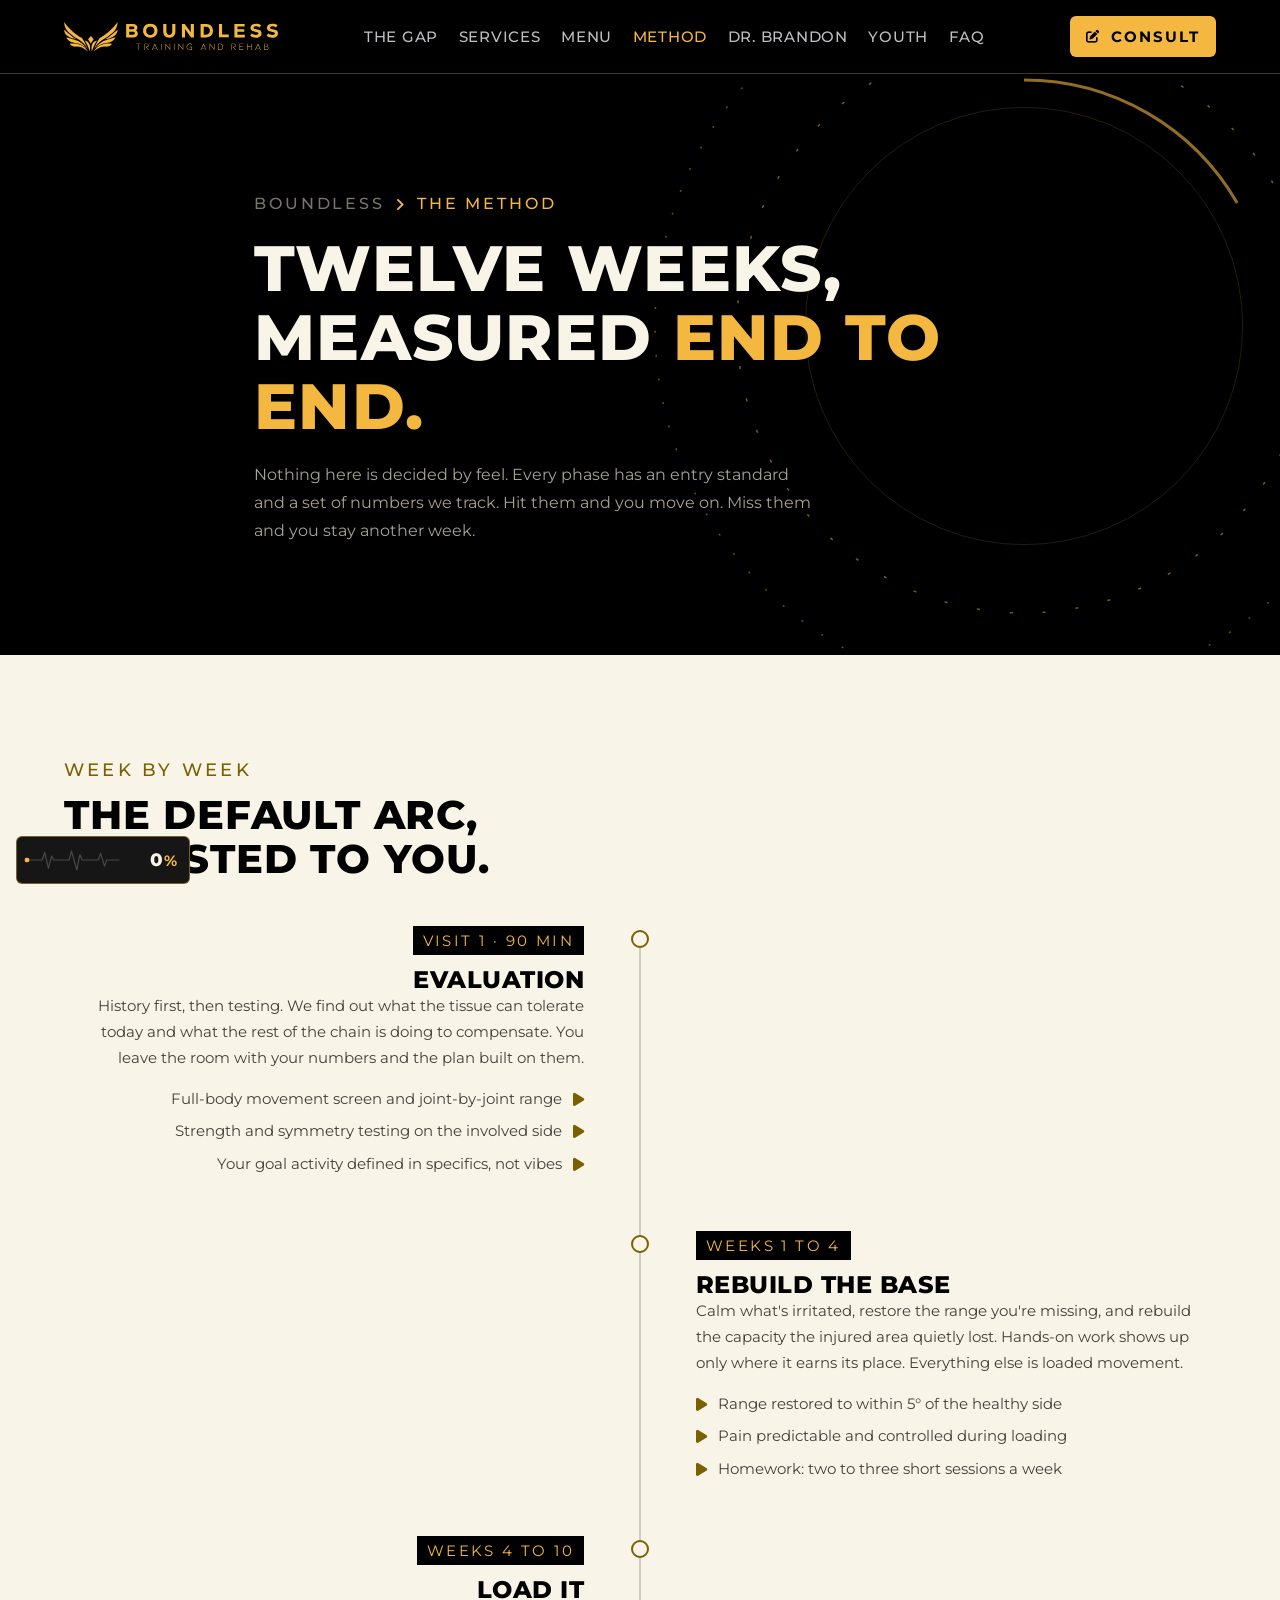
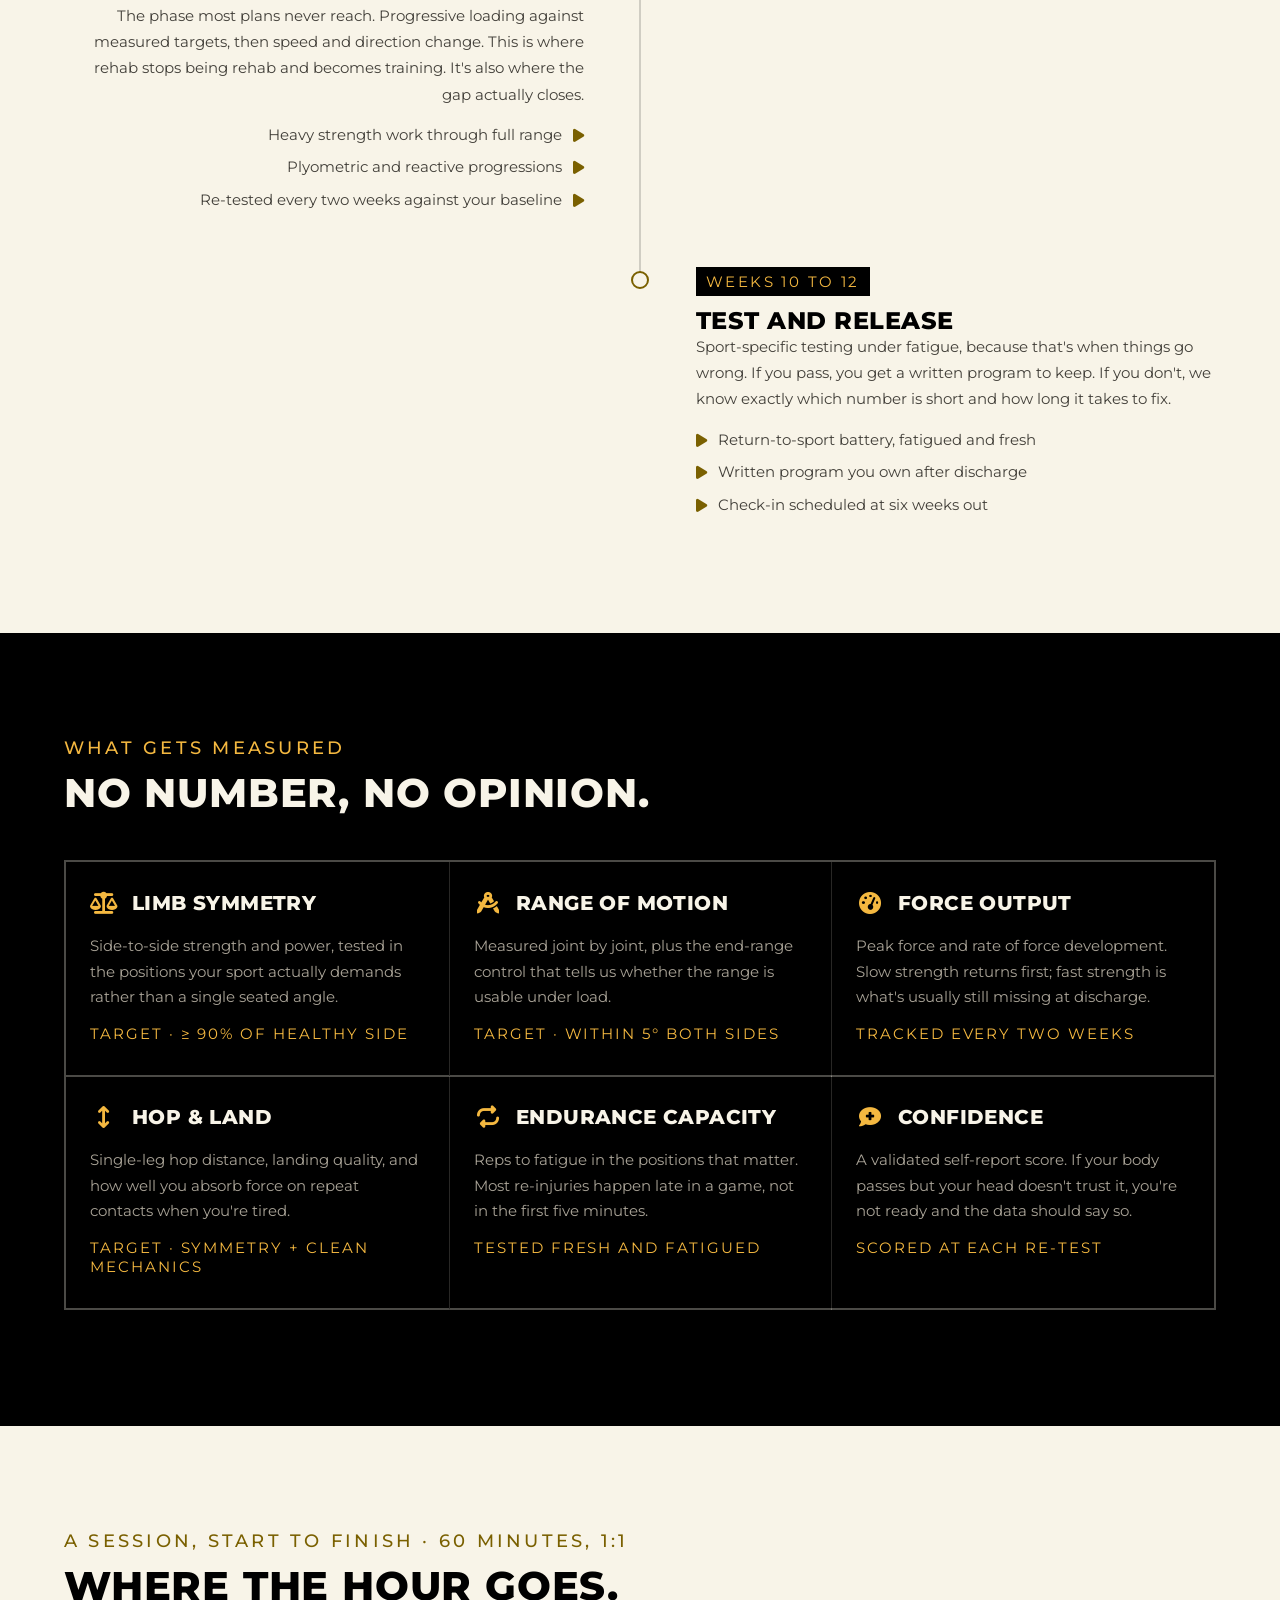
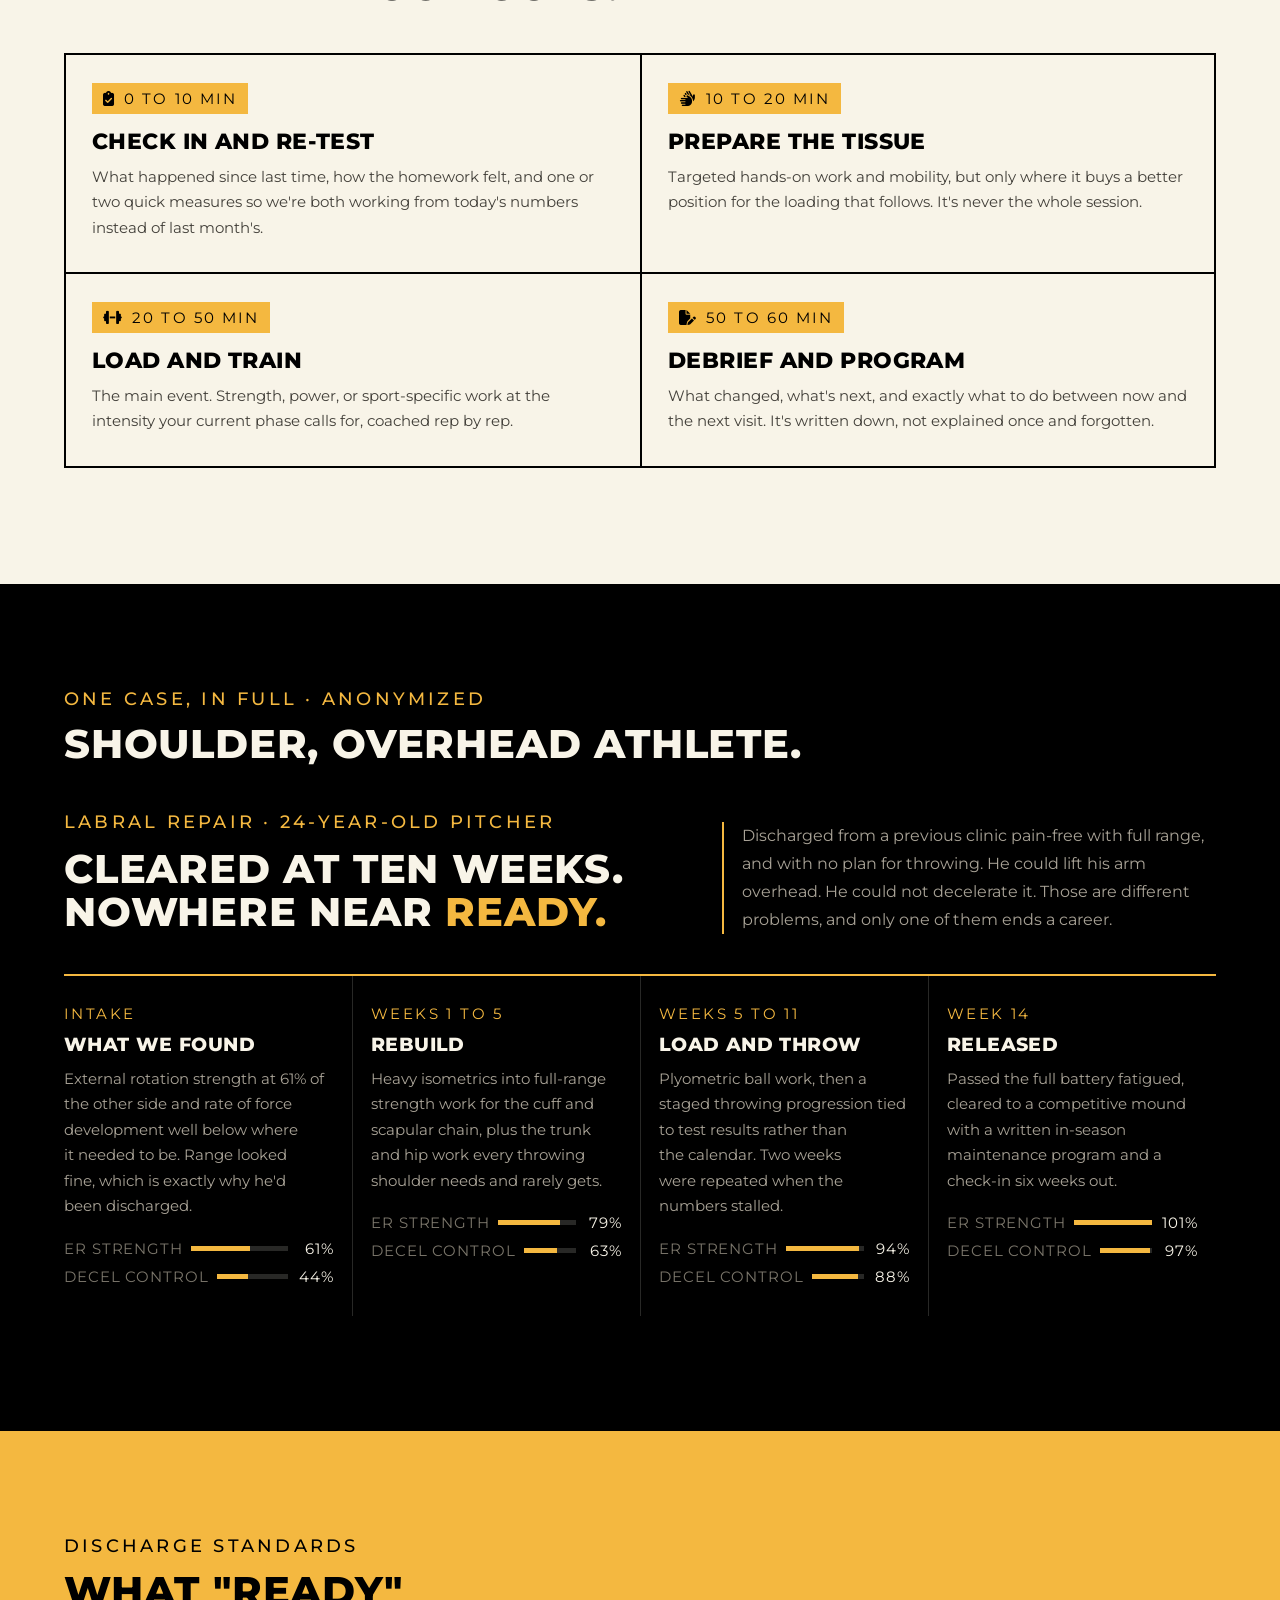
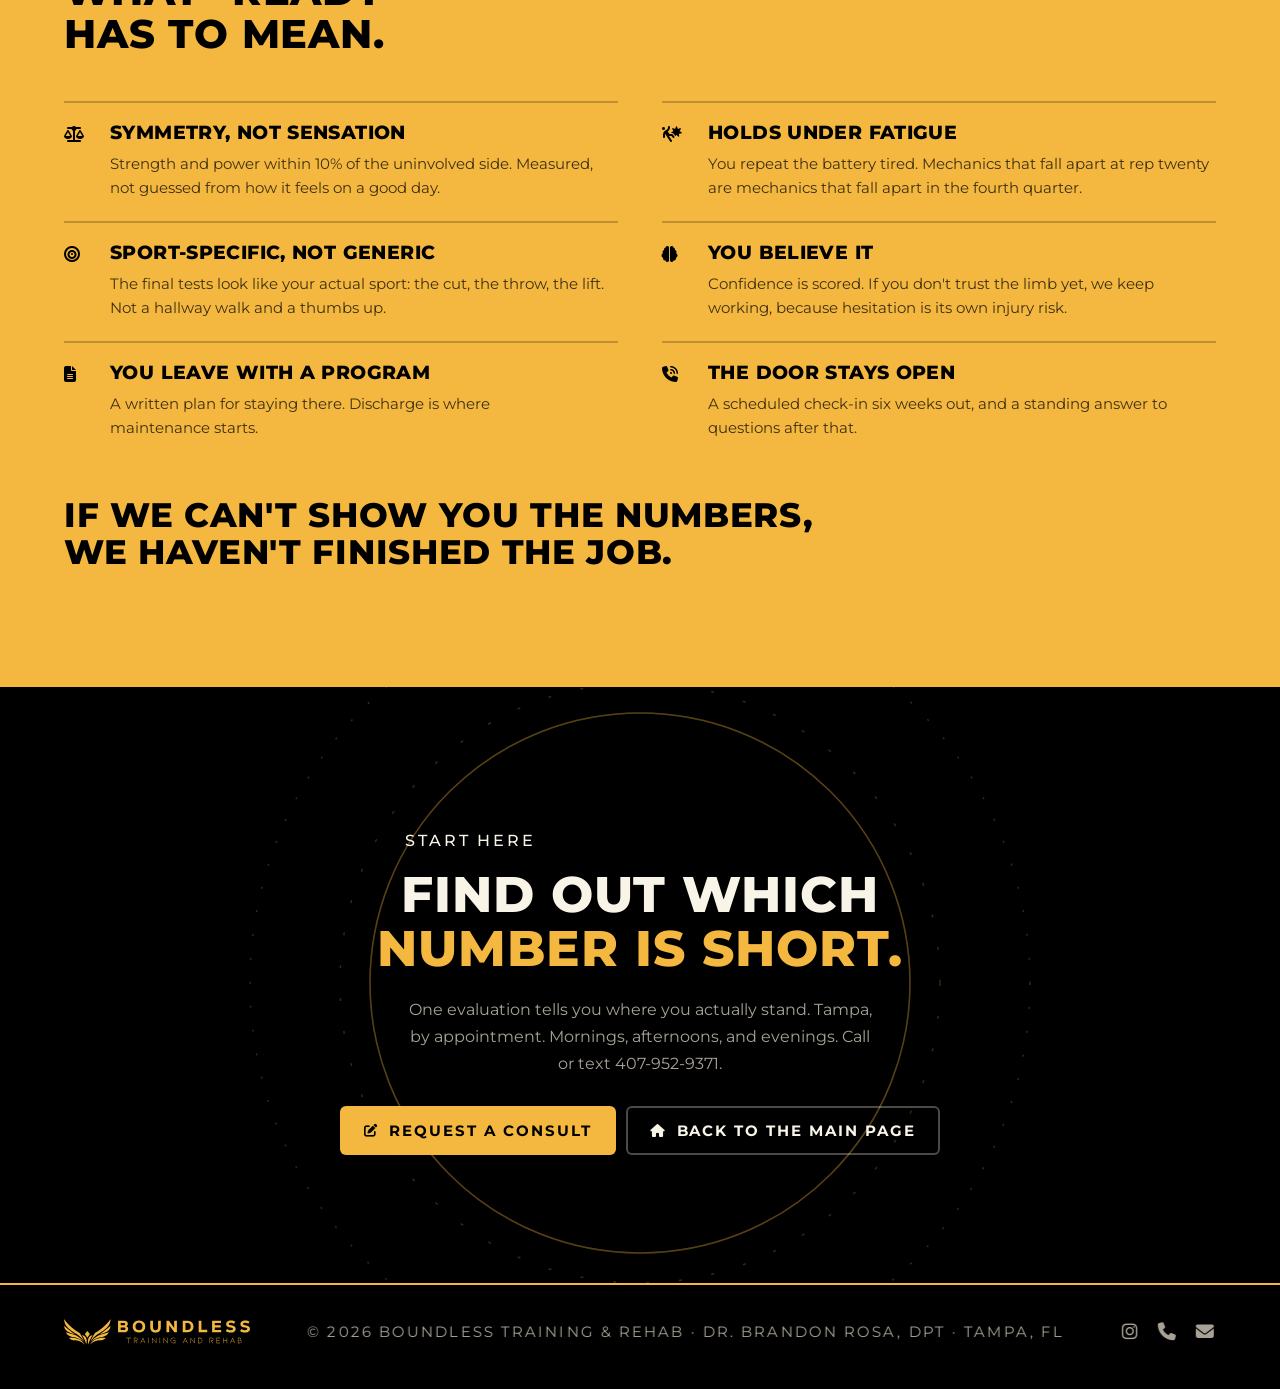
==== commit e24aaed2: "Method page: homepage-style timeline, measured cards, case fit; copy pass with no dashes Co-Authored" ====
--- a/method.html
+++ b/method.html
@@ -3,8 +3,8 @@
 <head>
 <meta charset="utf-8">
 <meta name="viewport" content="width=device-width,initial-scale=1">
-<title>The Method — Boundless Training &amp; Rehab</title>
-<meta name="description" content="Twelve weeks, measured end to end. The Boundless method: assess, rebuild, load, release — with the testing battery and discharge standards behind it.">
+<title>The Method | Boundless Training &amp; Rehab</title>
+<meta name="description" content="Twelve weeks, measured end to end. The Boundless method: assess, rebuild, load, release, with the testing battery and discharge standards behind it.">
 <link rel="preconnect" href="https://fonts.googleapis.com">
 <link rel="preconnect" href="https://fonts.gstatic.com" crossorigin>
 <link href="https://fonts.googleapis.com/css2?family=Montserrat:wght@300;400;500;600;700;800&display=swap" rel="stylesheet">
@@ -134,6 +134,42 @@
   .cta p{margin-left:auto;margin-right:auto}
   .cta .row{justify-content:center}
 }
+
+/* round 9: timeline rail like the homepage, measured cards, case fits */
+.weeks{border-left:0;margin-left:0!important;padding-left:40px;position:relative}
+.weeks::before{content:"";position:absolute;left:8px;top:11px;height:var(--rh,0px);width:2px;background:rgba(0,0,0,.16)}
+.weeks::after{content:"";position:absolute;left:8px;top:11px;width:2px;height:calc(var(--rh,0px)*var(--p,0));background:var(--goldd)}
+.wk{position:relative;padding:0 0 46px!important}
+.wk:last-child{padding-bottom:0!important}
+.wk::before{left:-40px;top:2px;width:18px;height:18px;box-sizing:border-box;border-radius:50%;background:var(--bone);border:2px solid var(--goldd);transition:background .4s,box-shadow .4s}
+.wk.on::before{background:var(--goldd);box-shadow:0 0 0 6px rgba(122,96,0,.16)}
+@media(min-width:1040px){
+  .weeks{padding-left:0}
+  .weeks::before,.weeks::after{left:50%;margin-left:-1px;top:13px}
+  .wk{width:calc(50% - 56px);padding-bottom:56px!important}
+  .wk:last-child{padding-bottom:0!important}
+  .wk:nth-child(odd){margin-right:auto;text-align:right}
+  .wk:nth-child(even){margin-left:auto}
+  .wk::before{top:4px}
+  .wk:nth-child(odd)::before{left:auto;right:-65px}
+  .wk:nth-child(even)::before{left:-65px}
+  .wk .body{grid-template-columns:1fr;gap:16px}
+  .wk:nth-child(odd) li{flex-direction:row-reverse;text-align:right}
+}
+.bat .shead h2.oneline{white-space:nowrap;font-size:clamp(17px,5.6vw,34px)}
+@media(min-width:700px){.bat .shead h2.oneline{font-size:clamp(28px,3.6vw,40px)}}
+.bt{display:grid;grid-template-columns:auto 1fr;column-gap:14px;align-items:center;align-content:start}
+.bt .ic{font-size:22px;width:28px;text-align:center}
+.bt h3{margin:0}
+.bt p,.bt .std{grid-column:1/-1}
+.bt p{margin-top:16px}
+.case .big{font-size:clamp(20px,5.2vw,40px)}
+.case .big{white-space:nowrap}
+.case-top{grid-template-columns:1fr!important;gap:24px!important}
+@media(min-width:1040px){.case-top{grid-template-columns:1.25fr 1fr!important;gap:40px!important}.case .big{font-size:clamp(30px,3.2vw,40px)}}
+.bar{grid-template-columns:auto 1fr 40px;white-space:nowrap;letter-spacing:.06em}
+.bar span:first-child{min-width:7.5em}
+@media(min-width:1040px){.stp{padding-left:18px;padding-right:18px}.stp:first-child{padding-left:0}.bar{grid-template-columns:auto 1fr 38px;gap:8px}}
 </style>
 </head>
 <body>
@@ -170,7 +206,7 @@
   <div class="wrap mast-in">
     <p class="eyebrow crumb"><a href="index.html">Boundless</a><i class="fa-solid fa-angle-right"></i><span class="g">The Method</span></p>
     <h1>Twelve weeks,<br><span class="h">measured</span> <span class="g">end to end.</span></h1>
-    <p>Nothing here is decided by feel. Every phase has an entry standard, a set of numbers we track, and a defined reason to progress you — or hold you back another week.</p>
+    <p>Nothing here is decided by feel. Every phase has an entry standard and a set of numbers we track. Hit them and you move on. Miss them and you stay another week.</p>
   </div>
 </section>
 
@@ -184,17 +220,17 @@
           <p>History first, then testing. We find out what the tissue can tolerate today and what the rest of the chain is doing to compensate. You leave the room with your numbers and the plan built on them.</p>
           <ul><li><i class="fa-solid fa-play"></i><span>Full-body movement screen and joint-by-joint range</span></li><li><i class="fa-solid fa-play"></i><span>Strength and symmetry testing on the involved side</span></li><li><i class="fa-solid fa-play"></i><span>Your goal activity defined in specifics, not vibes</span></li></ul>
         </div></div>
-      <div class="wk"><span class="tm">Weeks 1–4</span><h3>Rebuild the base</h3>
+      <div class="wk"><span class="tm">Weeks 1 to 4</span><h3>Rebuild the base</h3>
         <div class="body">
-          <p>Calm what's irritated, restore the range you're missing, and rebuild the capacity the injured area quietly lost. Hands-on work shows up only where it earns its place — everything else is loaded movement.</p>
+          <p>Calm what's irritated, restore the range you're missing, and rebuild the capacity the injured area quietly lost. Hands-on work shows up only where it earns its place. Everything else is loaded movement.</p>
           <ul><li><i class="fa-solid fa-play"></i><span>Range restored to within 5° of the healthy side</span></li><li><i class="fa-solid fa-play"></i><span>Pain predictable and controlled during loading</span></li><li><i class="fa-solid fa-play"></i><span>Homework: two to three short sessions a week</span></li></ul>
         </div></div>
-      <div class="wk"><span class="tm">Weeks 4–10</span><h3>Load it</h3>
+      <div class="wk"><span class="tm">Weeks 4 to 10</span><h3>Load it</h3>
         <div class="body">
-          <p>The phase most plans never reach. Progressive loading against measured targets, then speed and direction change. This is where rehab stops being rehab and becomes training — and where the gap actually closes.</p>
+          <p>The phase most plans never reach. Progressive loading against measured targets, then speed and direction change. This is where rehab stops being rehab and becomes training. It's also where the gap actually closes.</p>
           <ul><li><i class="fa-solid fa-play"></i><span>Heavy strength work through full range</span></li><li><i class="fa-solid fa-play"></i><span>Plyometric and reactive progressions</span></li><li><i class="fa-solid fa-play"></i><span>Re-tested every two weeks against your baseline</span></li></ul>
         </div></div>
-      <div class="wk"><span class="tm">Weeks 10–12</span><h3>Test and release</h3>
+      <div class="wk"><span class="tm">Weeks 10 to 12</span><h3>Test and release</h3>
         <div class="body">
           <p>Sport-specific testing under fatigue, because that's when things go wrong. If you pass, you get a written program to keep. If you don't, we know exactly which number is short and how long it takes to fix.</p>
           <ul><li><i class="fa-solid fa-play"></i><span>Return-to-sport battery, fatigued and fresh</span></li><li><i class="fa-solid fa-play"></i><span>Written program you own after discharge</span></li><li><i class="fa-solid fa-play"></i><span>Check-in scheduled at six weeks out</span></li></ul>
@@ -206,7 +242,7 @@
 <!-- ═══ BATTERY ═══ -->
 <section class="bat dark" data-screen-label="Testing">
   <div class="wrap">
-    <div class="shead"><p class="eyebrow">What gets measured</p><h2>No number,<br>no opinion.</h2></div>
+    <div class="shead"><p class="eyebrow">What gets measured</p><h2 class="oneline">No number, no opinion.</h2></div>
     <div class="bat-g">
       <div class="bt"><div class="ic"><i class="fa-solid fa-scale-balanced"></i></div><h3>Limb symmetry</h3><p>Side-to-side strength and power, tested in the positions your sport actually demands rather than a single seated angle.</p><div class="std">Target · ≥ 90% of healthy side</div></div>
       <div class="bt"><div class="ic"><i class="fa-solid fa-compass-drafting"></i></div><h3>Range of motion</h3><p>Measured joint by joint, plus the end-range control that tells us whether the range is usable under load.</p><div class="std">Target · within 5° both sides</div></div>
@@ -223,10 +259,10 @@
   <div class="wrap">
     <div class="shead"><p class="eyebrow">A session, start to finish · 60 minutes, 1:1</p><h2>Where the hour goes.</h2></div>
     <div class="ses-g">
-      <div class="blk"><span class="mins"><i class="fa-solid fa-clipboard-check"></i>0–10 min</span><h3>Check in and re-test</h3><p>What happened since last time, how the homework felt, and one or two quick measures so we're both working from today's numbers instead of last month's.</p></div>
-      <div class="blk"><span class="mins"><i class="fa-solid fa-hands"></i>10–20 min</span><h3>Prepare the tissue</h3><p>Targeted hands-on work and mobility — but only where it buys a better position for the loading that follows. It is never the whole session.</p></div>
-      <div class="blk"><span class="mins"><i class="fa-solid fa-dumbbell"></i>20–50 min</span><h3>Load and train</h3><p>The main event. Strength, power, or sport-specific work at the intensity your current phase calls for, coached rep by rep.</p></div>
-      <div class="blk"><span class="mins"><i class="fa-solid fa-file-pen"></i>50–60 min</span><h3>Debrief and program</h3><p>What changed, what's next, and exactly what to do between now and the next visit — written down, not explained once and forgotten.</p></div>
+      <div class="blk"><span class="mins"><i class="fa-solid fa-clipboard-check"></i>0 to 10 min</span><h3>Check in and re-test</h3><p>What happened since last time, how the homework felt, and one or two quick measures so we're both working from today's numbers instead of last month's.</p></div>
+      <div class="blk"><span class="mins"><i class="fa-solid fa-hands"></i>10 to 20 min</span><h3>Prepare the tissue</h3><p>Targeted hands-on work and mobility, but only where it buys a better position for the loading that follows. It's never the whole session.</p></div>
+      <div class="blk"><span class="mins"><i class="fa-solid fa-dumbbell"></i>20 to 50 min</span><h3>Load and train</h3><p>The main event. Strength, power, or sport-specific work at the intensity your current phase calls for, coached rep by rep.</p></div>
+      <div class="blk"><span class="mins"><i class="fa-solid fa-file-pen"></i>50 to 60 min</span><h3>Debrief and program</h3><p>What changed, what's next, and exactly what to do between now and the next visit. It's written down, not explained once and forgotten.</p></div>
     </div>
   </div>
 </section>
@@ -240,14 +276,14 @@
         <p class="eyebrow">Labral repair · 24-year-old pitcher</p>
         <h2 class="big">Cleared at ten weeks.<br><span class="h">Nowhere near</span> <span class="g">ready.</span></h2>
       </div>
-      <p class="quote">Discharged from a previous clinic pain-free with full range — and no plan for throwing. He could lift his arm overhead. He could not decelerate it. Those are entirely different problems, and only one of them ends a career.</p>
+      <p class="quote">Discharged from a previous clinic pain-free with full range, and with no plan for throwing. He could lift his arm overhead. He could not decelerate it. Those are different problems, and only one of them ends a career.</p>
     </div>
     <div class="steps">
       <div class="stp"><div class="wk2">Intake</div><h4>What we found</h4><p>External rotation strength at 61% of the other side and rate of force development well below where it needed to be. Range looked fine, which is exactly why he'd been discharged.</p>
         <div class="bars"><div class="bar"><span>ER strength</span><span class="tr"><i style="width:61%"></i></span><b>61%</b></div><div class="bar"><span>Decel control</span><span class="tr"><i style="width:44%"></i></span><b>44%</b></div></div></div>
-      <div class="stp"><div class="wk2">Weeks 1–5</div><h4>Rebuild</h4><p>Heavy isometrics into full-range strength work for the cuff and scapular chain, plus the trunk and hip work every throwing shoulder needs and rarely gets.</p>
+      <div class="stp"><div class="wk2">Weeks 1 to 5</div><h4>Rebuild</h4><p>Heavy isometrics into full-range strength work for the cuff and scapular chain, plus the trunk and hip work every throwing shoulder needs and rarely gets.</p>
         <div class="bars"><div class="bar"><span>ER strength</span><span class="tr"><i style="width:79%"></i></span><b>79%</b></div><div class="bar"><span>Decel control</span><span class="tr"><i style="width:63%"></i></span><b>63%</b></div></div></div>
-      <div class="stp"><div class="wk2">Weeks 5–11</div><h4>Load and throw</h4><p>Plyometric ball work, then a staged throwing progression tied to test results rather than the calendar. Two weeks were repeated when the numbers stalled.</p>
+      <div class="stp"><div class="wk2">Weeks 5 to 11</div><h4>Load and throw</h4><p>Plyometric ball work, then a staged throwing progression tied to test results rather than the calendar. Two weeks were repeated when the numbers stalled.</p>
         <div class="bars"><div class="bar"><span>ER strength</span><span class="tr"><i style="width:94%"></i></span><b>94%</b></div><div class="bar"><span>Decel control</span><span class="tr"><i style="width:88%"></i></span><b>88%</b></div></div></div>
       <div class="stp"><div class="wk2">Week 14</div><h4>Released</h4><p>Passed the full battery fatigued, cleared to a competitive mound with a written in-season maintenance program and a check-in six weeks out.</p>
         <div class="bars"><div class="bar"><span>ER strength</span><span class="tr"><i style="width:100%"></i></span><b>101%</b></div><div class="bar"><span>Decel control</span><span class="tr"><i style="width:97%"></i></span><b>97%</b></div></div></div>
@@ -260,11 +296,11 @@
   <div class="wrap">
     <div class="shead"><p class="eyebrow">Discharge standards</p><h2>What "ready"<br>has to mean.</h2></div>
     <div class="dis-g">
-      <div class="std2"><i class="fa-solid fa-scale-balanced"></i><div><h3>Symmetry, not sensation</h3><p>Strength and power within 10% of the uninvolved side — measured, not estimated by how it feels on a good day.</p></div></div>
+      <div class="std2"><i class="fa-solid fa-scale-balanced"></i><div><h3>Symmetry, not sensation</h3><p>Strength and power within 10% of the uninvolved side. Measured, not guessed from how it feels on a good day.</p></div></div>
       <div class="std2"><i class="fa-solid fa-person-falling-burst"></i><div><h3>Holds under fatigue</h3><p>You repeat the battery tired. Mechanics that fall apart at rep twenty are mechanics that fall apart in the fourth quarter.</p></div></div>
-      <div class="std2"><i class="fa-solid fa-bullseye"></i><div><h3>Sport-specific, not generic</h3><p>The final tests look like your actual sport — the cut, the throw, the lift — not a hallway walk and a thumbs up.</p></div></div>
+      <div class="std2"><i class="fa-solid fa-bullseye"></i><div><h3>Sport-specific, not generic</h3><p>The final tests look like your actual sport: the cut, the throw, the lift. Not a hallway walk and a thumbs up.</p></div></div>
       <div class="std2"><i class="fa-solid fa-brain"></i><div><h3>You believe it</h3><p>Confidence is scored. If you don't trust the limb yet, we keep working, because hesitation is its own injury risk.</p></div></div>
-      <div class="std2"><i class="fa-solid fa-file-lines"></i><div><h3>You leave with a program</h3><p>A written plan for staying there. Discharge is the start of maintenance, not the end of the work.</p></div></div>
+      <div class="std2"><i class="fa-solid fa-file-lines"></i><div><h3>You leave with a program</h3><p>A written plan for staying there. Discharge is where maintenance starts.</p></div></div>
       <div class="std2"><i class="fa-solid fa-phone-volume"></i><div><h3>The door stays open</h3><p>A scheduled check-in six weeks out, and a standing answer to questions after that.</p></div></div>
     </div>
     <p class="close">If we can't show you the numbers,<br>we haven't finished the job.</p>
@@ -394,5 +430,22 @@
   requestAnimationFrame(check);
 })();
 </script>
+<script>
+(function(){
+  var ph=document.querySelector('.weeks');
+  if(!ph)return;
+  var tick=false;
+  function upd(){
+    tick=false;
+    var y=window.innerHeight*0.6,r=ph.getBoundingClientRect();
+    var first=ph.firstElementChild,last=ph.lastElementChild,rh=Math.max(1,last.offsetTop-first.offsetTop);
+    ph.style.setProperty('--rh',rh+'px');
+    ph.style.setProperty('--p',Math.max(0,Math.min(1,(y-(r.top+first.offsetTop+12))/rh)));
+    [].forEach.call(ph.children,function(c){c.classList.toggle('on',c.getBoundingClientRect().top+10<y);});
+  }
+  function on(){if(!tick){tick=true;requestAnimationFrame(upd);}}
+  window.addEventListener('scroll',on,{passive:true});window.addEventListener('resize',on);upd();
+})();
+</script>
 </body>
 </html>
--- a/boundless.css
+++ b/boundless.css
@@ -15,9 +15,9 @@
 p{margin:0;text-wrap:pretty}
 section{position:relative}
 .wrap{max-width:1400px;margin:0 auto;padding:0 var(--pad)}
-.h{color:transparent;-webkit-text-stroke:1.4px var(--ink)}
-.dark .h,.band .h{-webkit-text-stroke-color:var(--bone)}
-.band .h{-webkit-text-stroke-color:var(--ink)}
+.h{color:var(--ink);-webkit-text-stroke:0}
+.dark .h{color:var(--bone)}
+.band .h{color:var(--ink)}
 .g{color:var(--gold)}
 
 
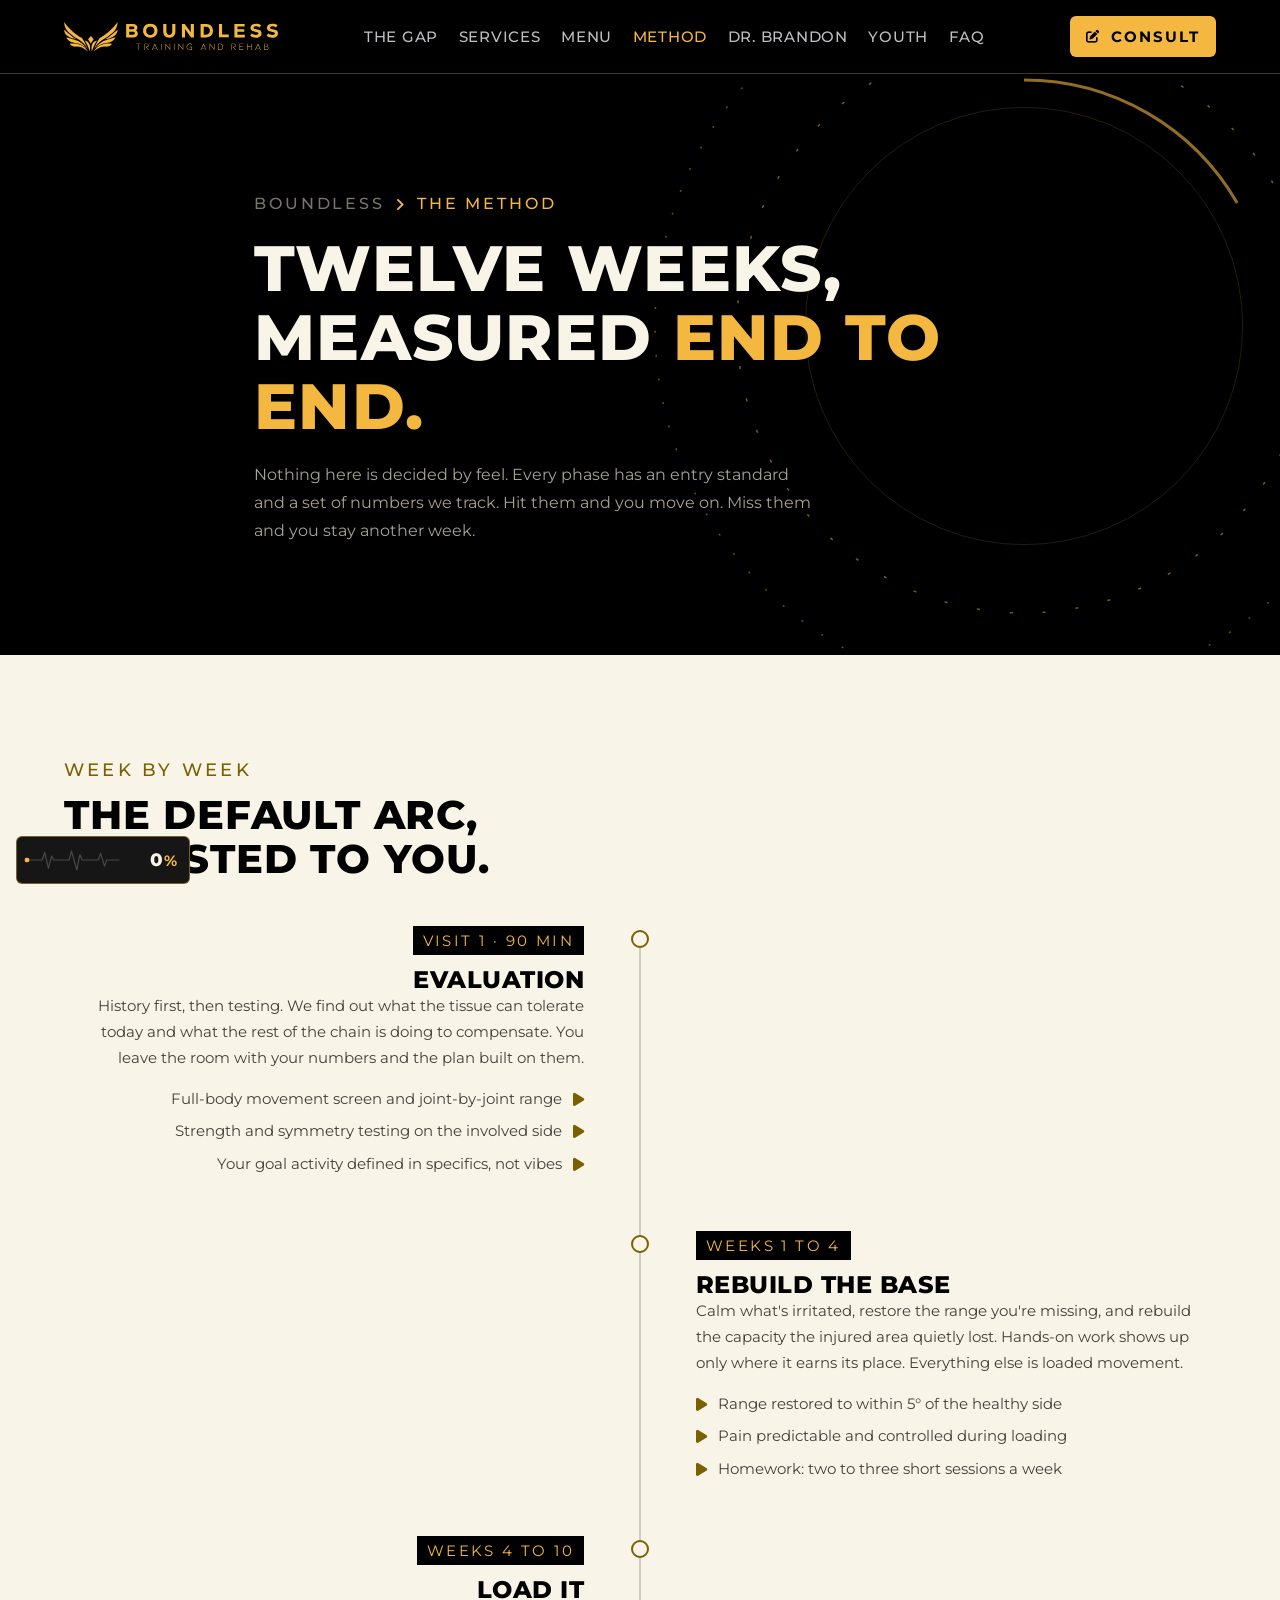
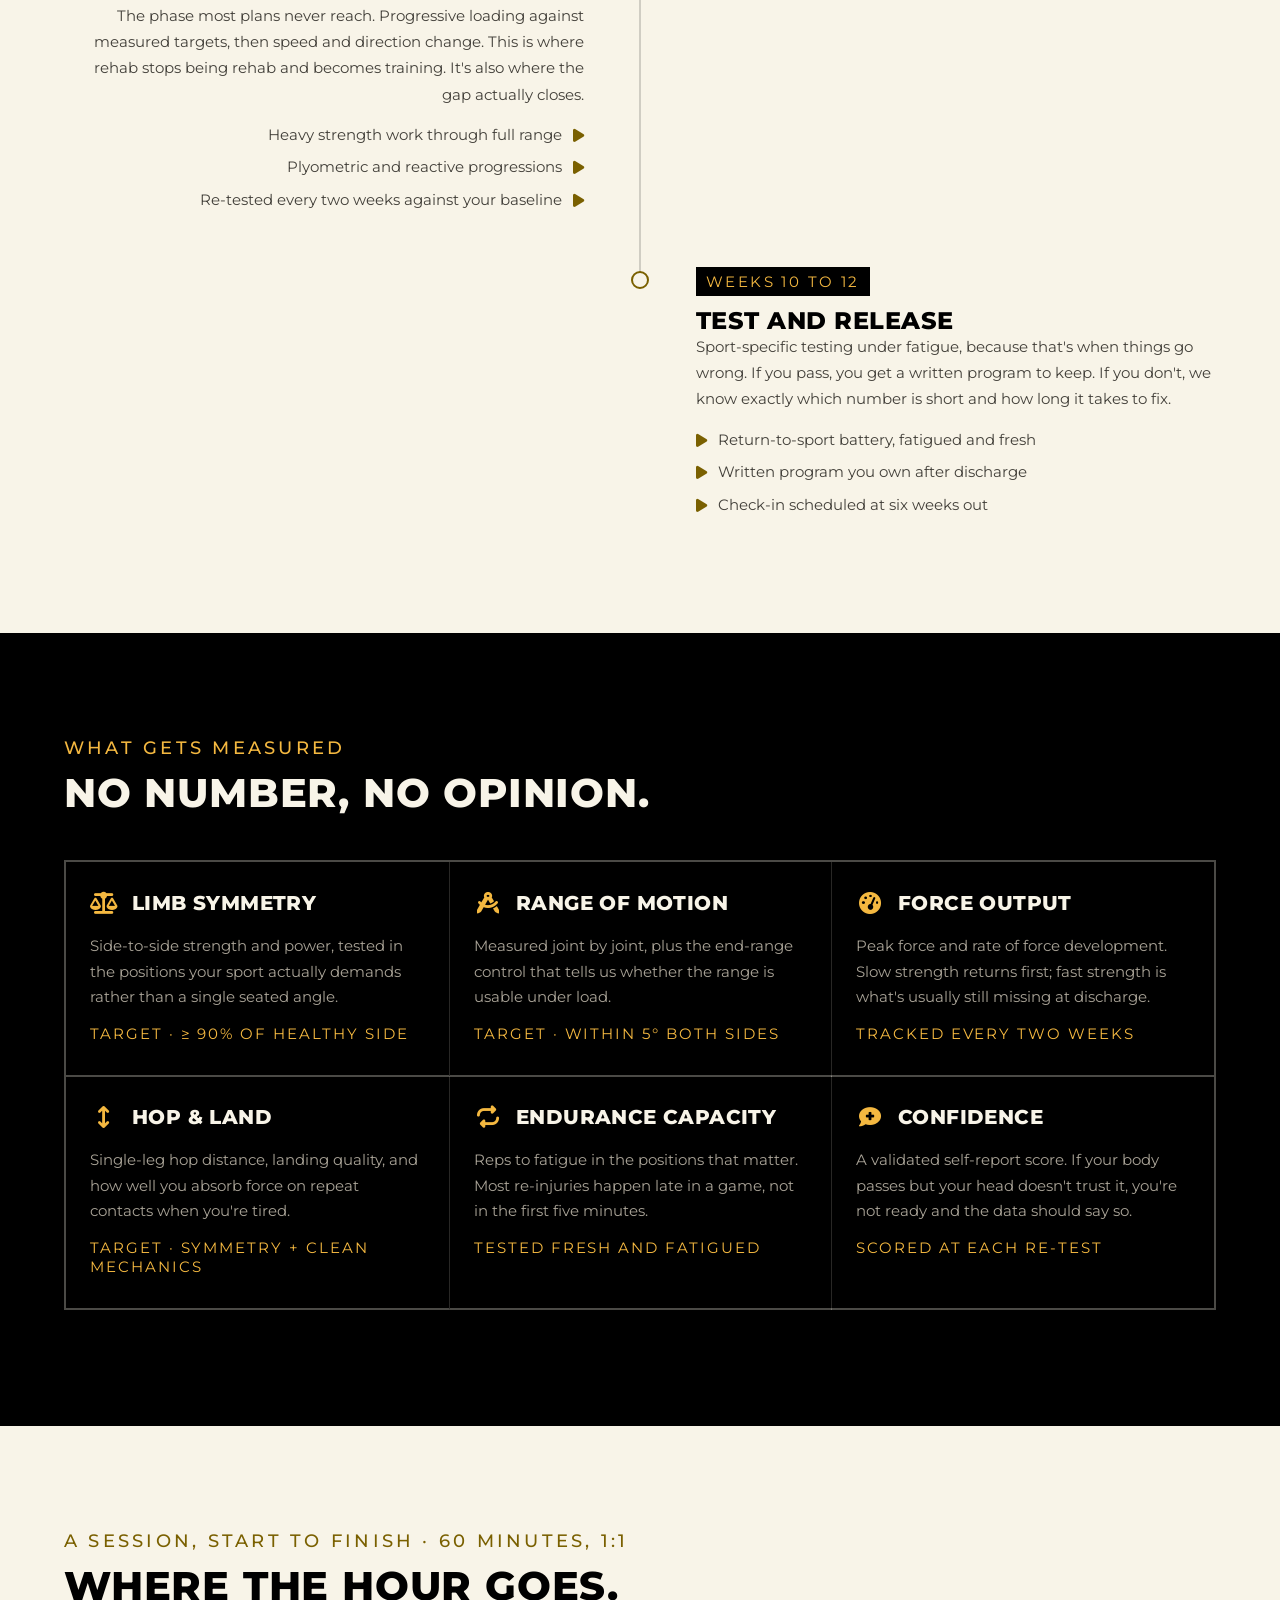
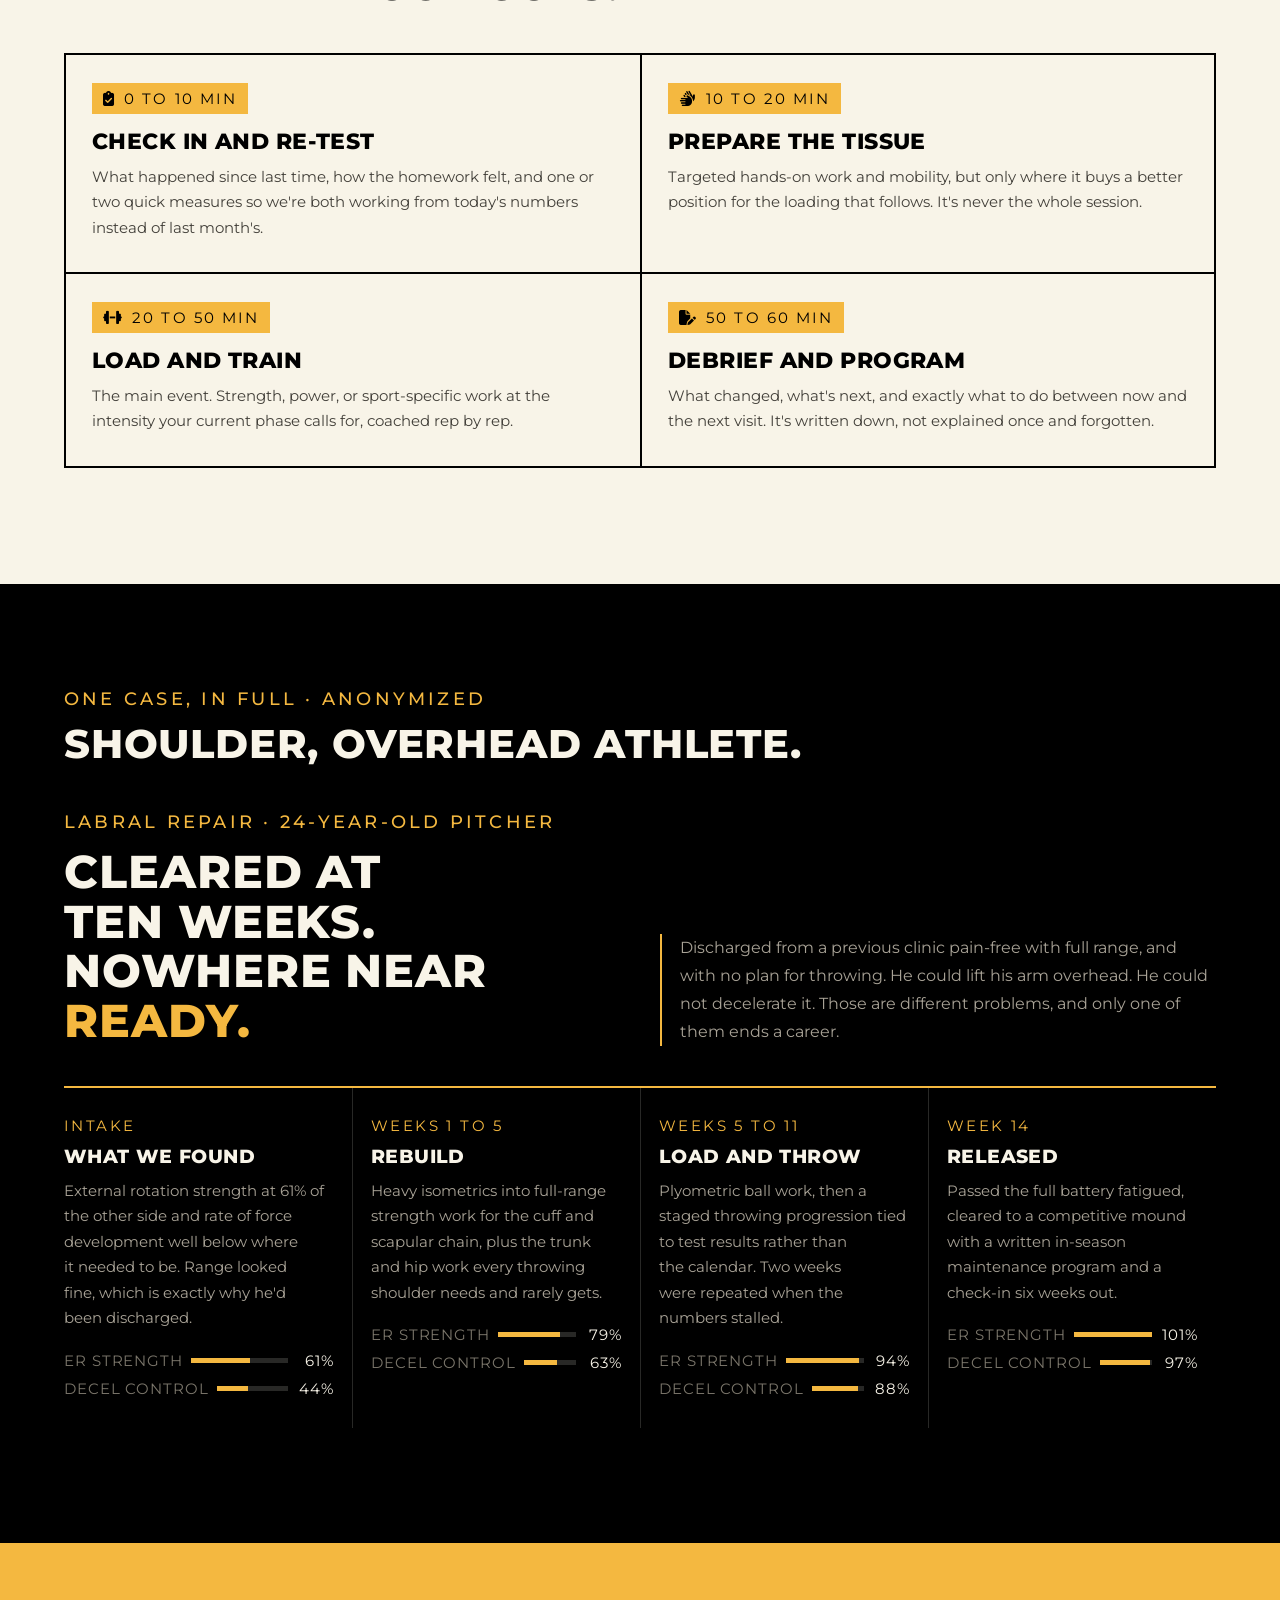
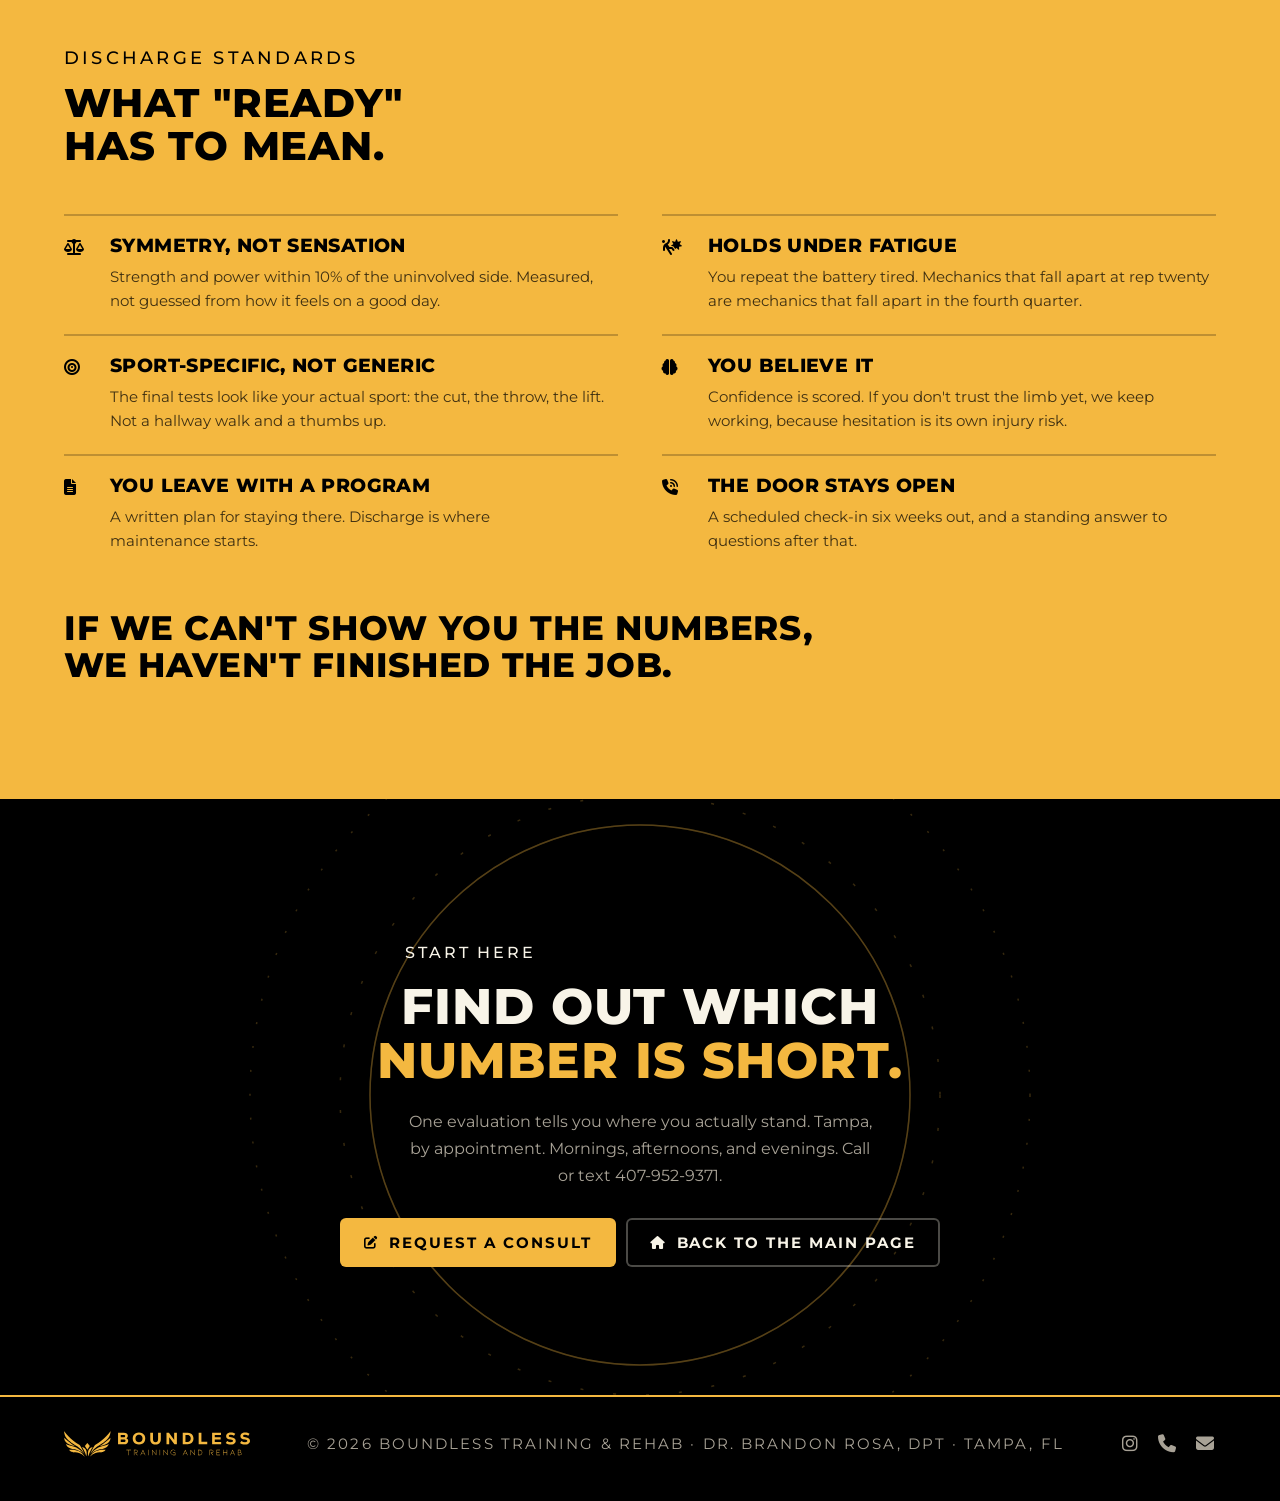
==== commit fc4952b1: "Case study: keep .bar rows on one line, revert heading changes Co-Authored-By: Claude Sonnet 5.5 <no" ====
--- a/method.html
+++ b/method.html
@@ -163,12 +163,9 @@
 .bt h3{margin:0}
 .bt p,.bt .std{grid-column:1/-1}
 .bt p{margin-top:16px}
-.case .big{font-size:clamp(20px,5.2vw,40px)}
-.case .big{white-space:nowrap}
-.case-top{grid-template-columns:1fr!important;gap:24px!important}
-@media(min-width:1040px){.case-top{grid-template-columns:1.25fr 1fr!important;gap:40px!important}.case .big{font-size:clamp(30px,3.2vw,40px)}}
 .bar{grid-template-columns:auto 1fr 40px;white-space:nowrap;letter-spacing:.06em}
 .bar span:first-child{min-width:7.5em}
+@media(min-width:1040px) and (max-width:1259px){.steps{grid-template-columns:1fr 1fr}.stp,.stp:first-child{padding:26px 22px 30px}.stp:nth-child(odd){border-left:none;padding-left:0}.stp:nth-child(n+3){border-top:1px solid var(--lineD2)}}
 @media(min-width:1040px){.stp{padding-left:18px;padding-right:18px}.stp:first-child{padding-left:0}.bar{grid-template-columns:auto 1fr 38px;gap:8px}}
 </style>
 </head>
